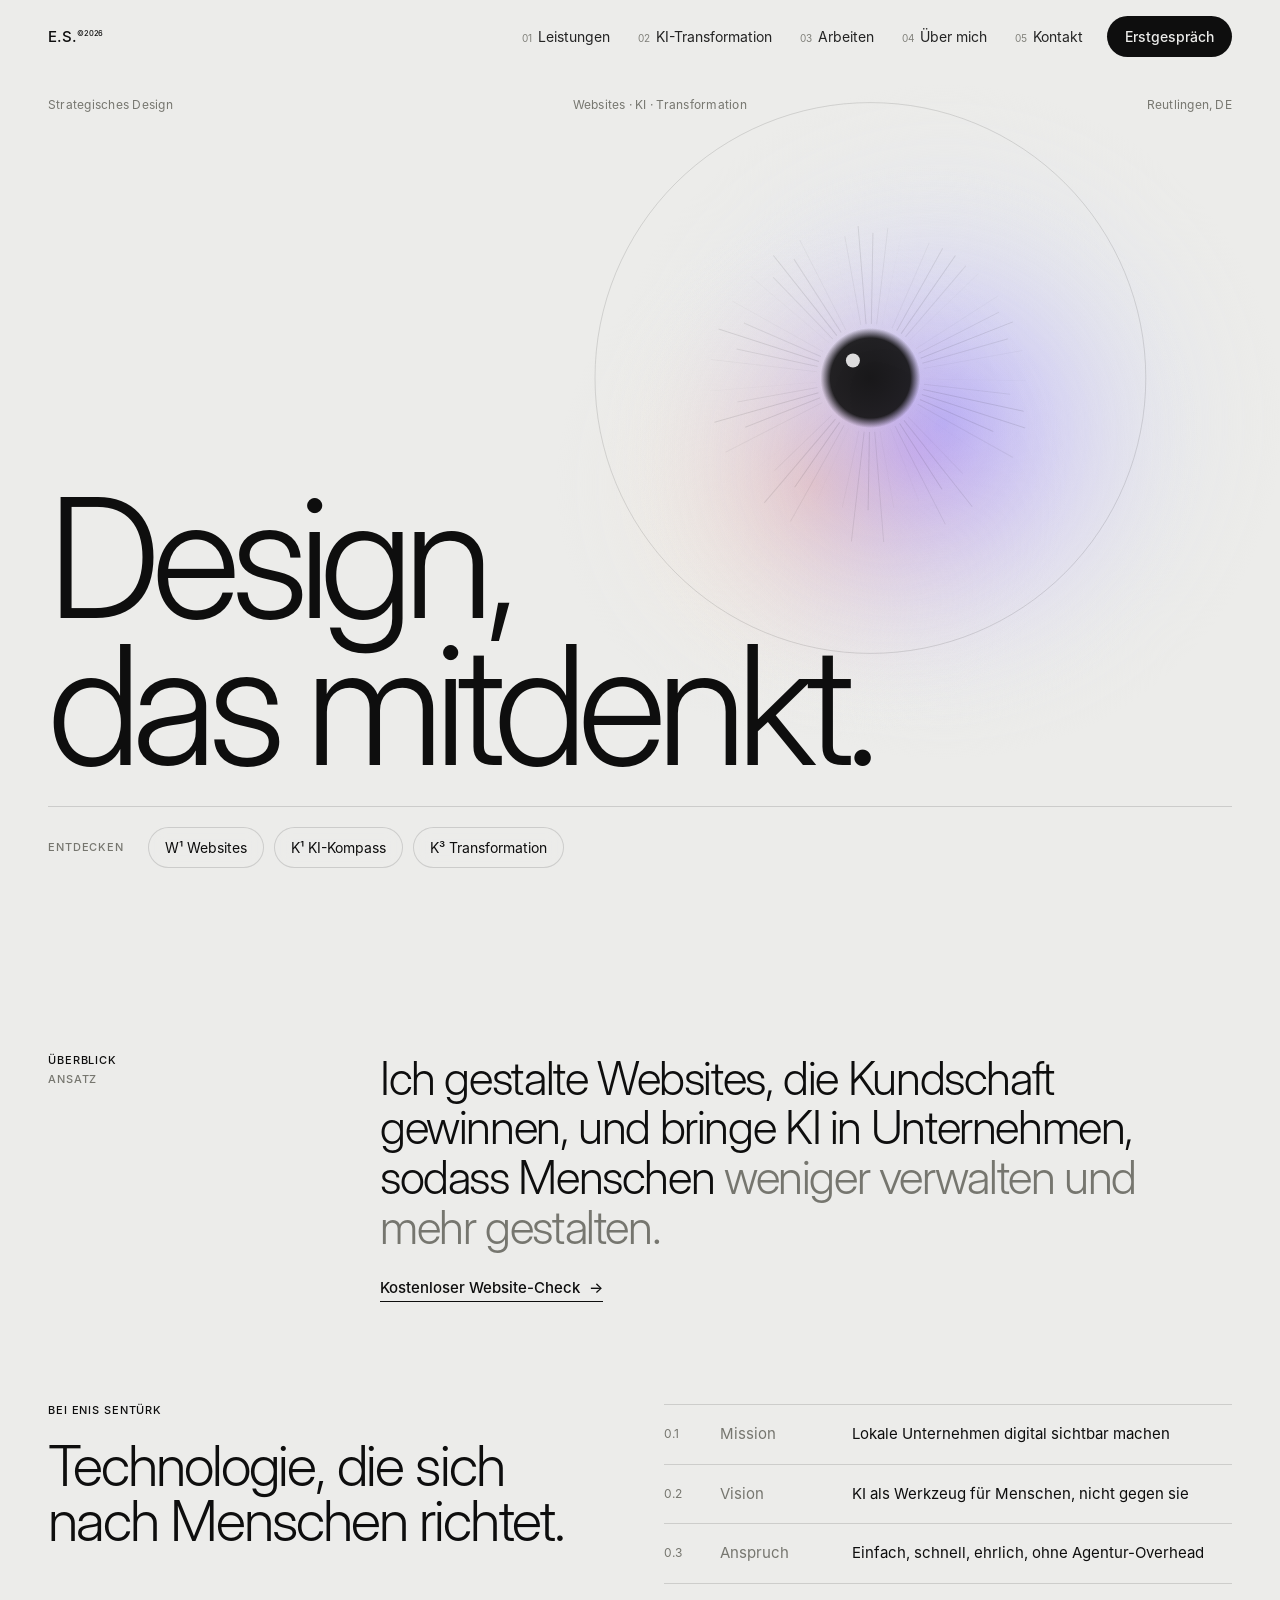
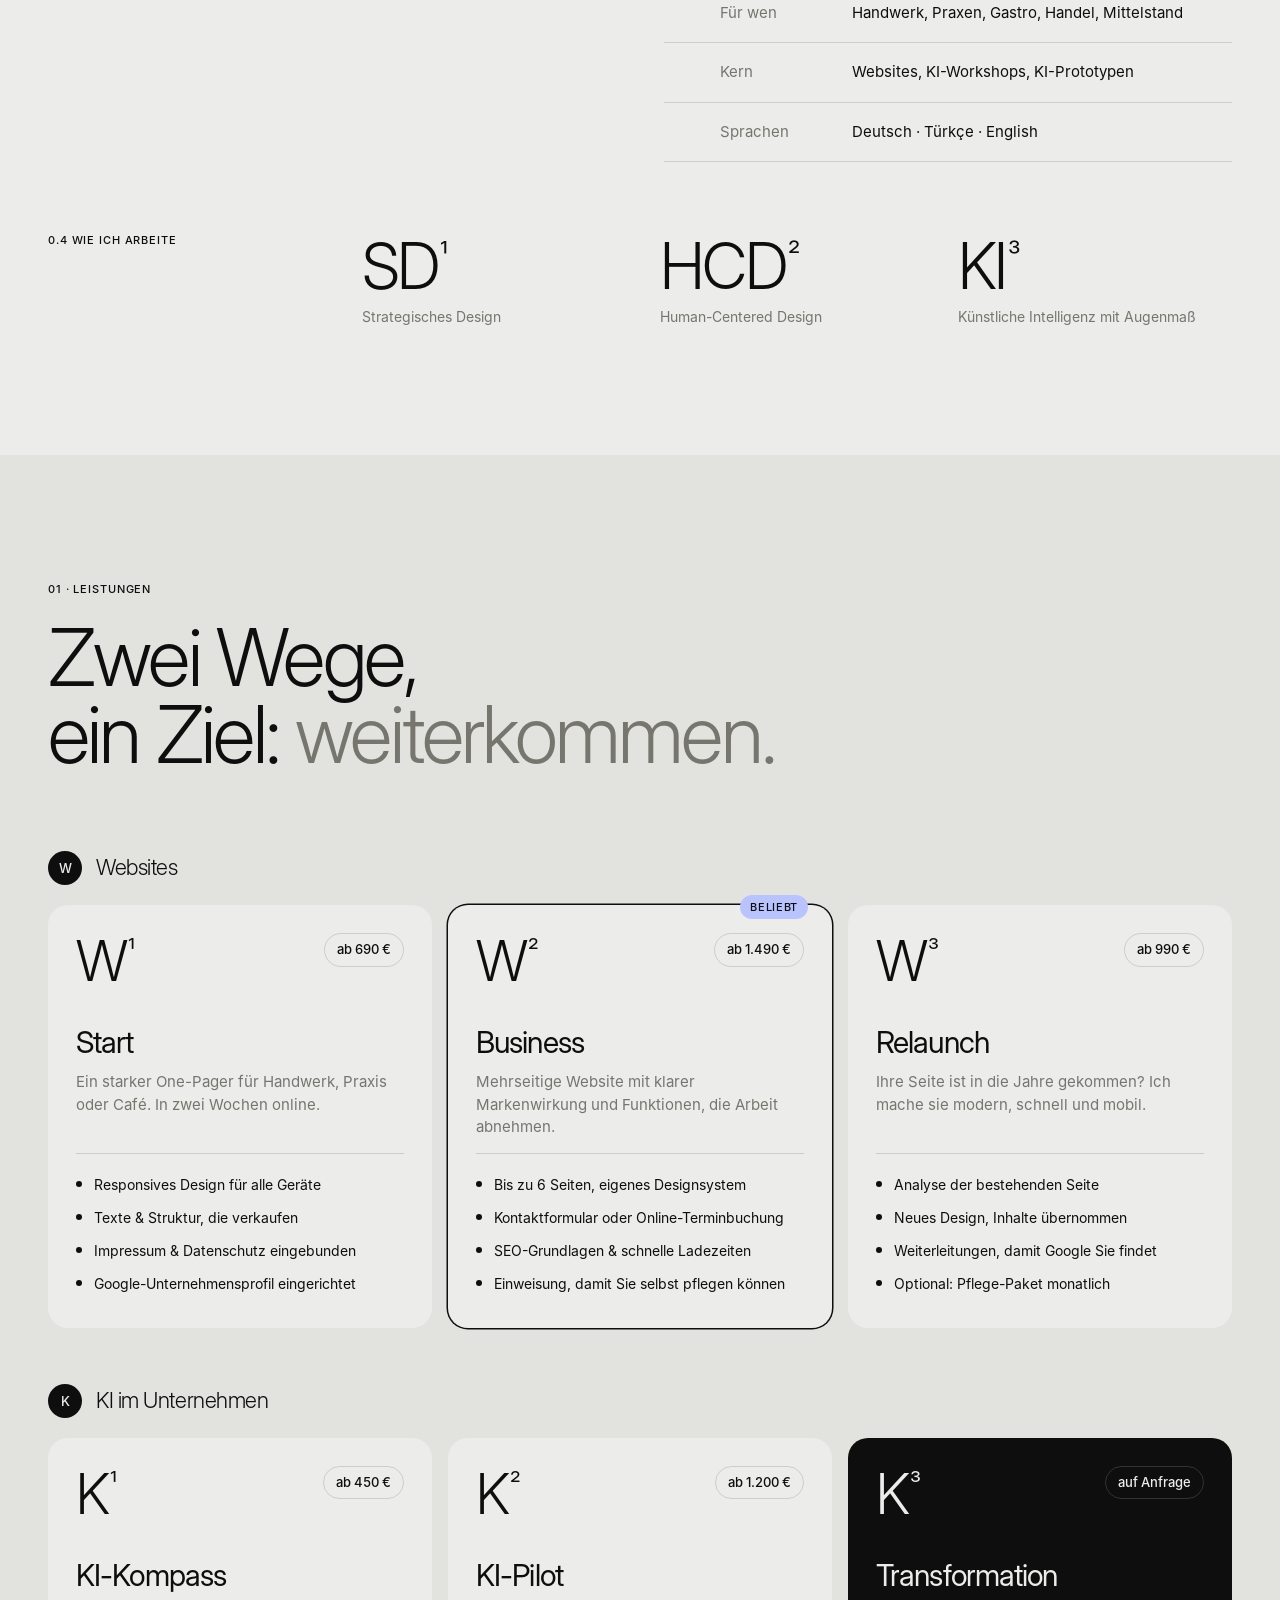
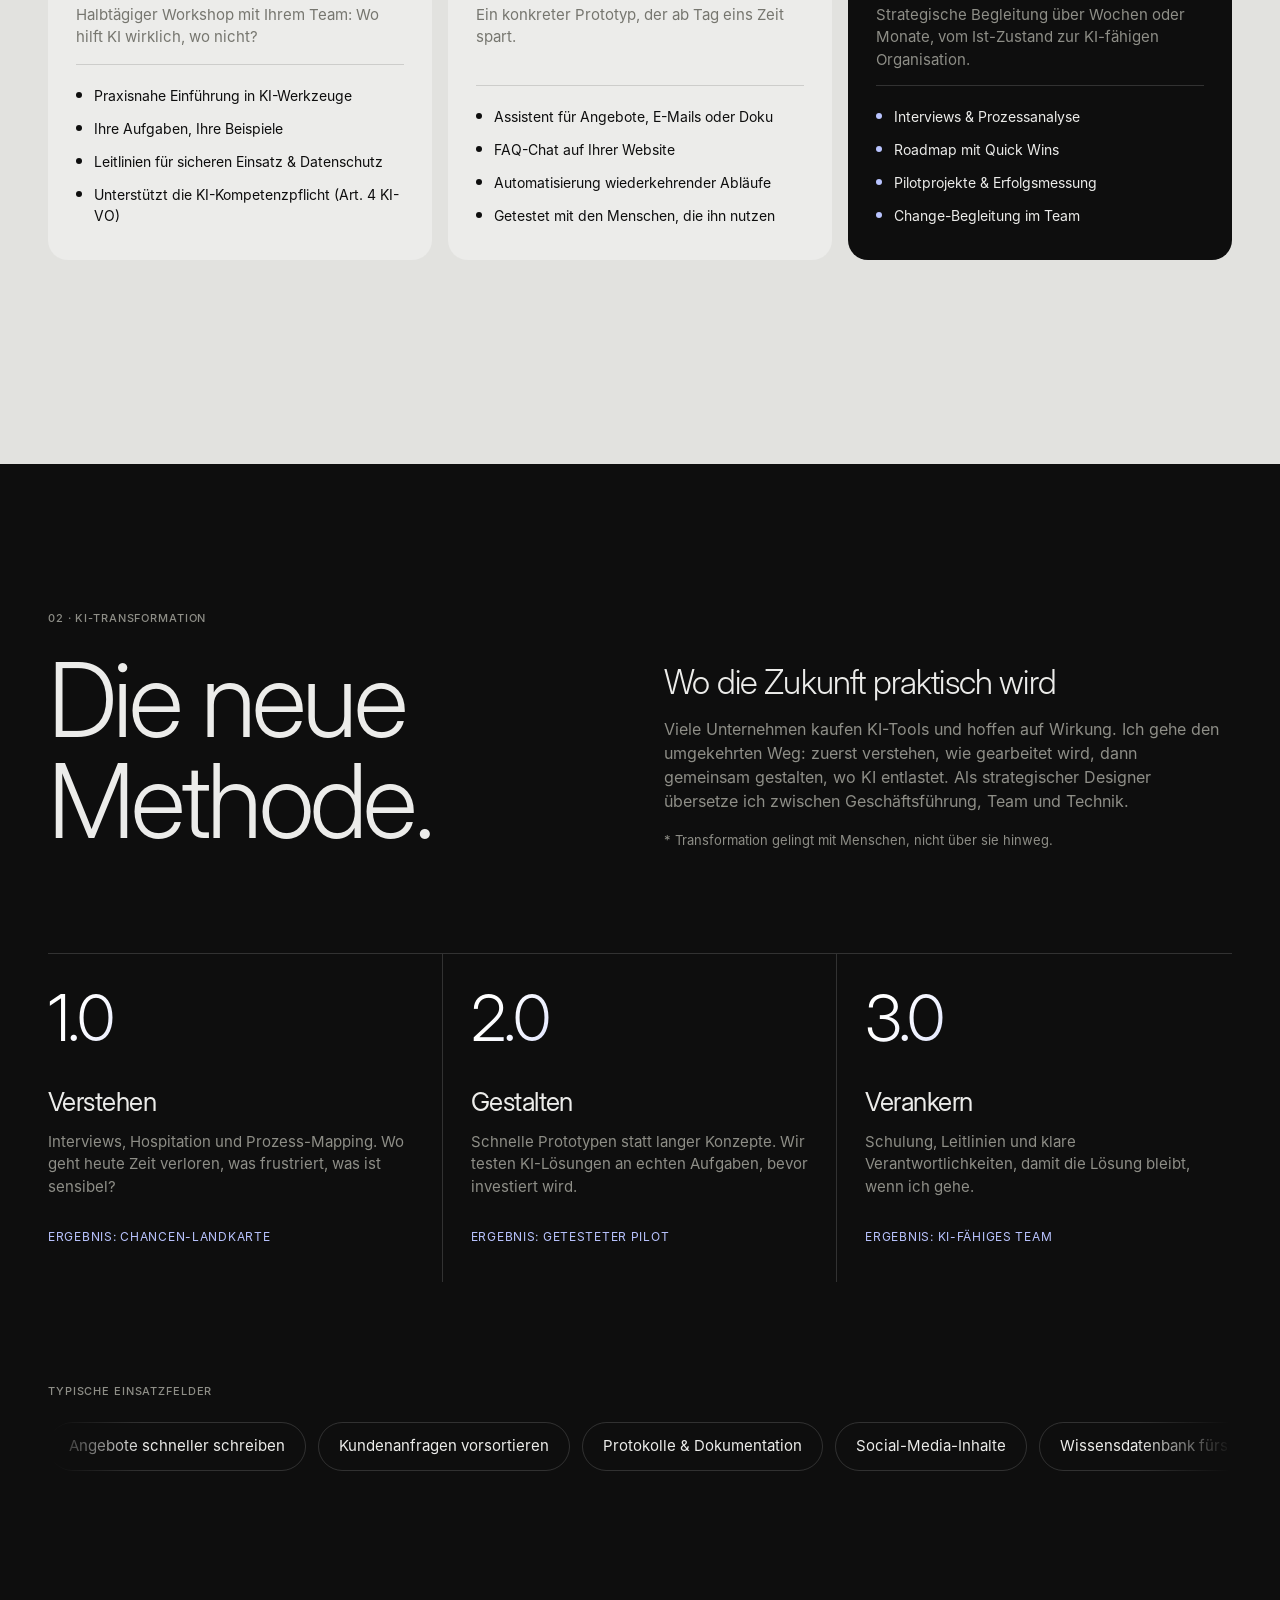
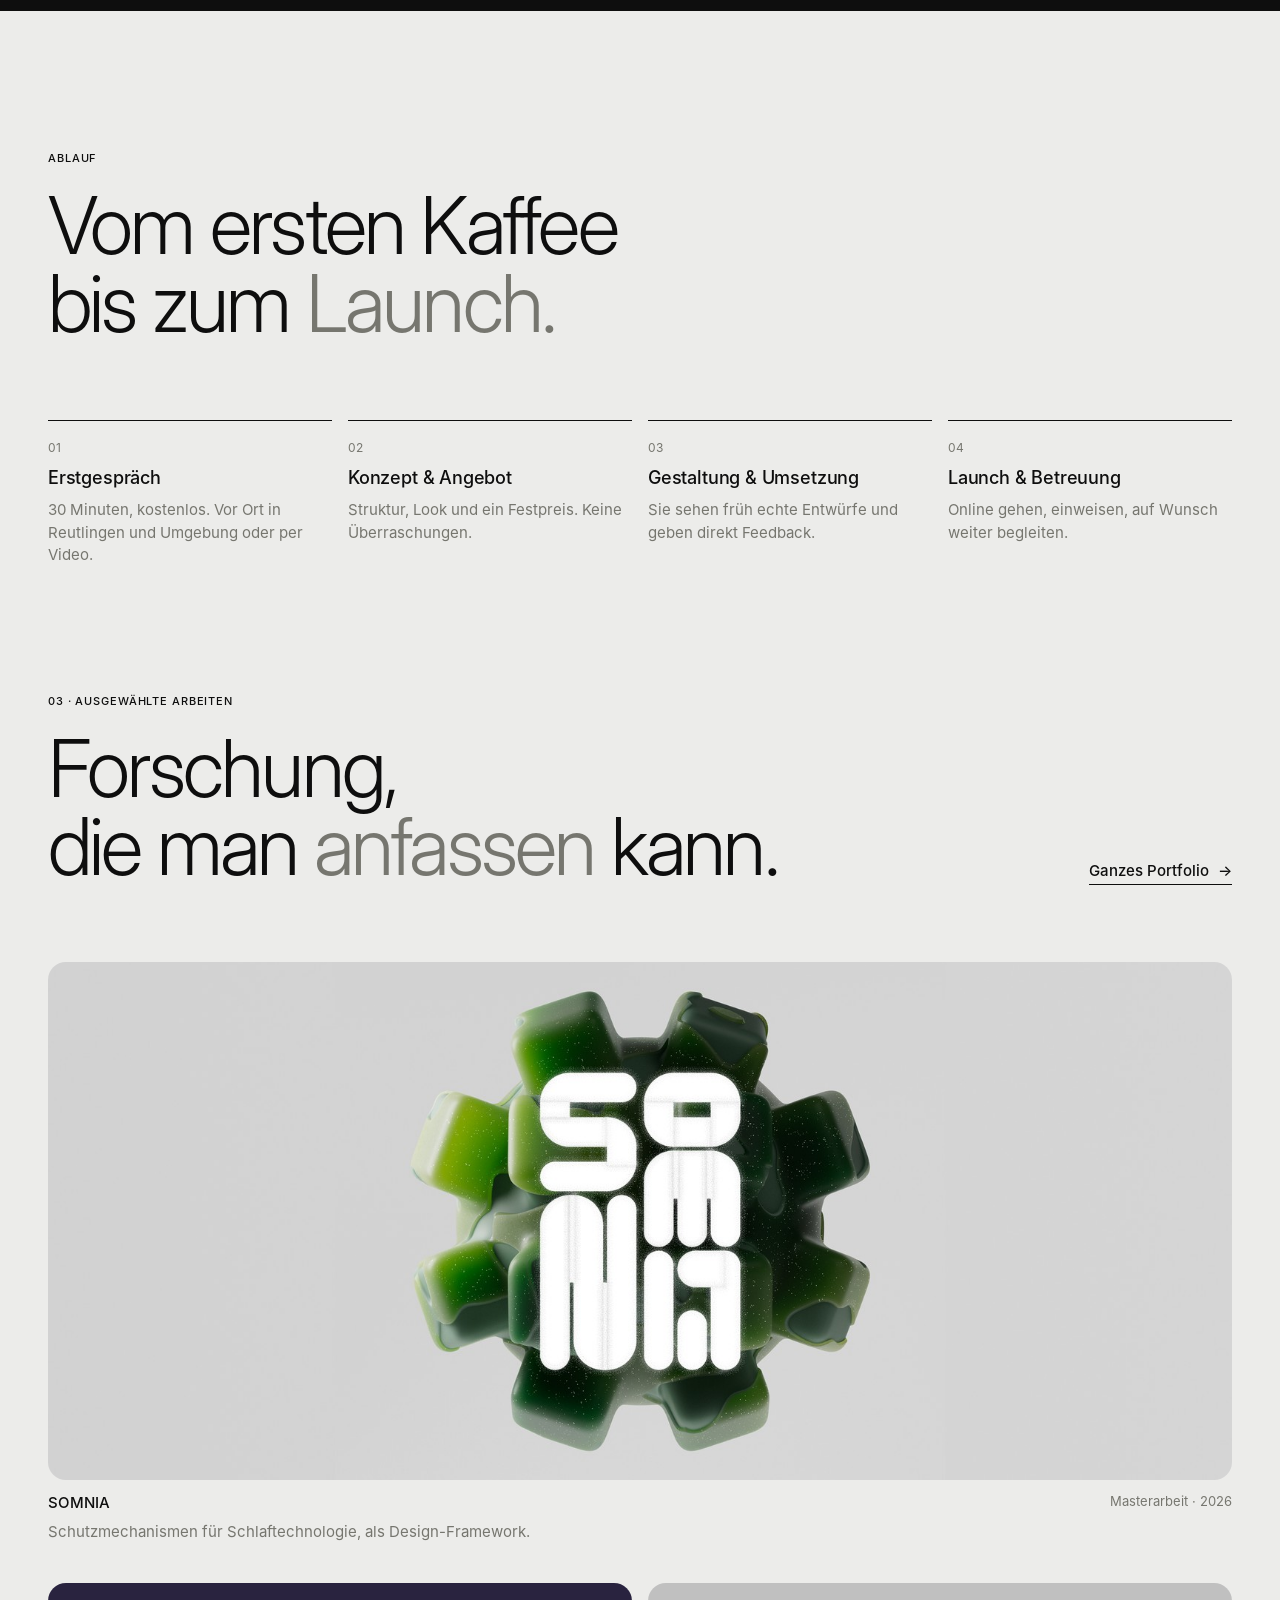
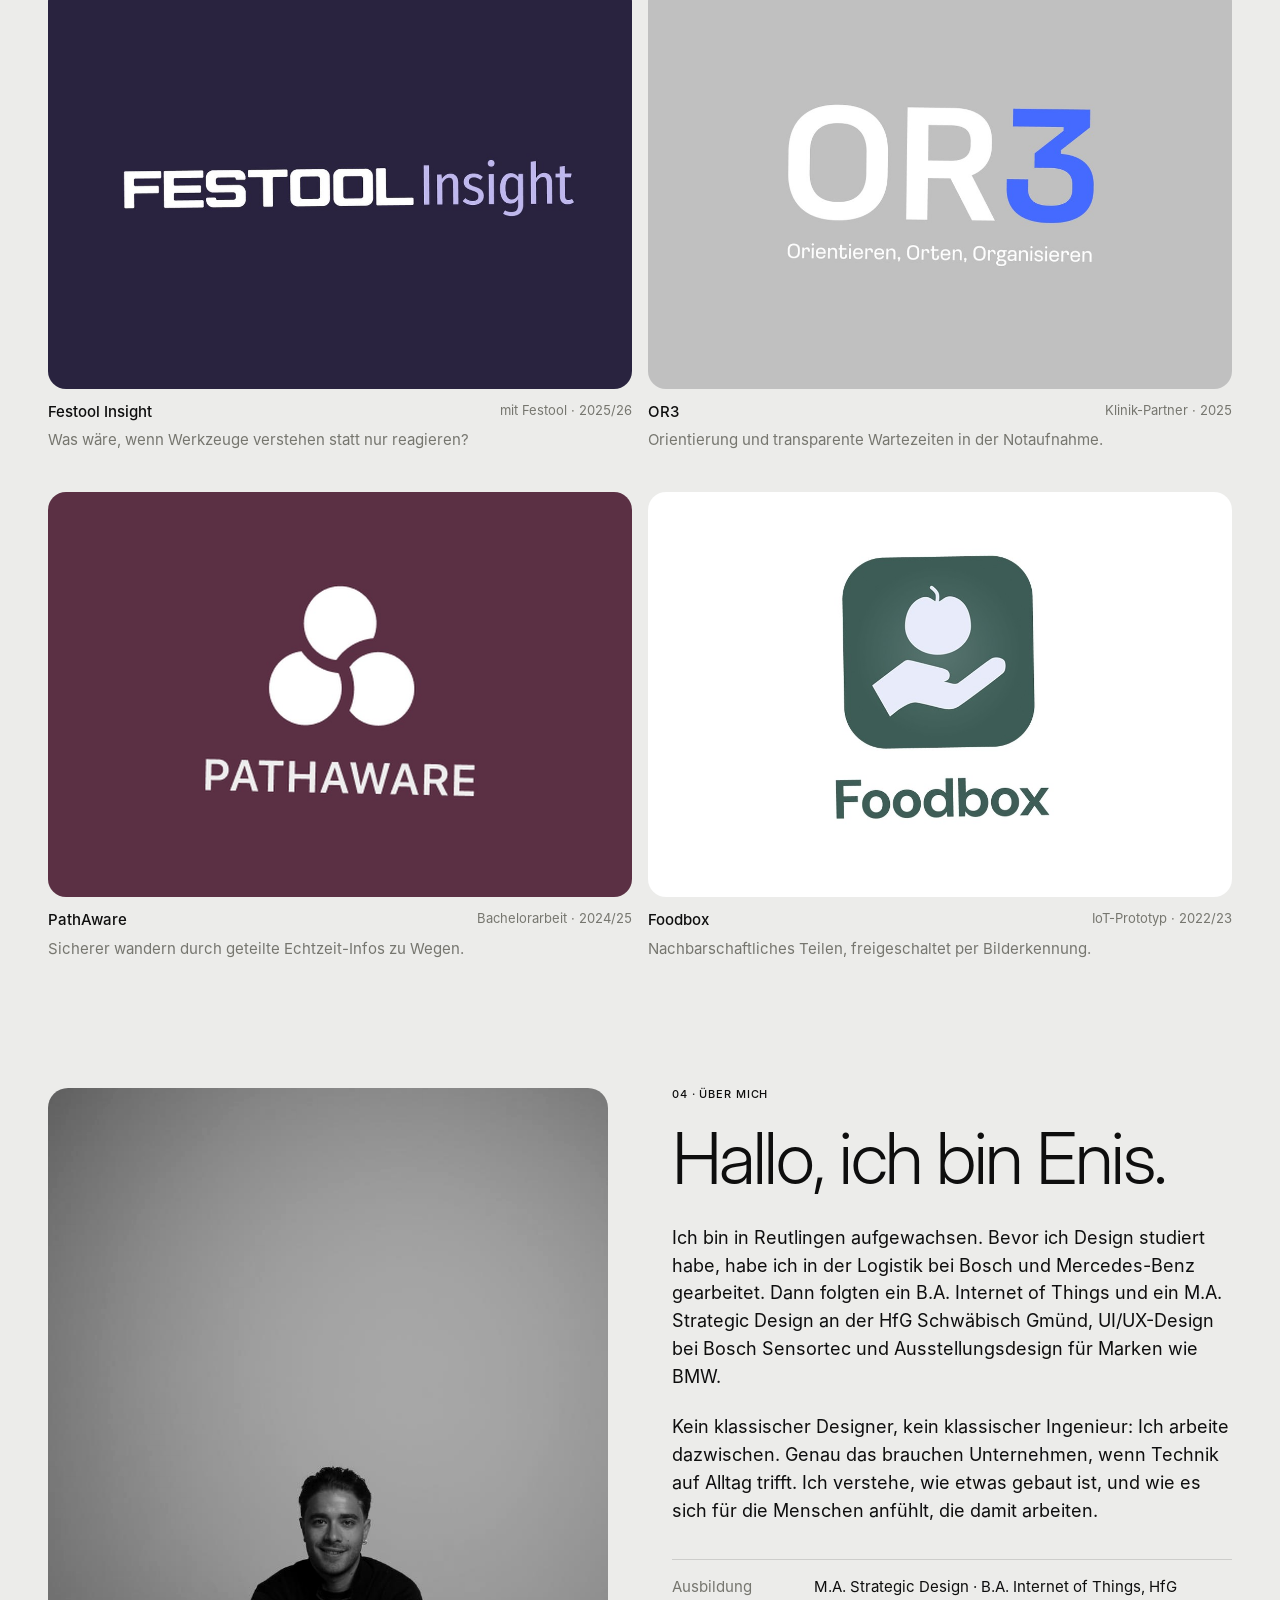
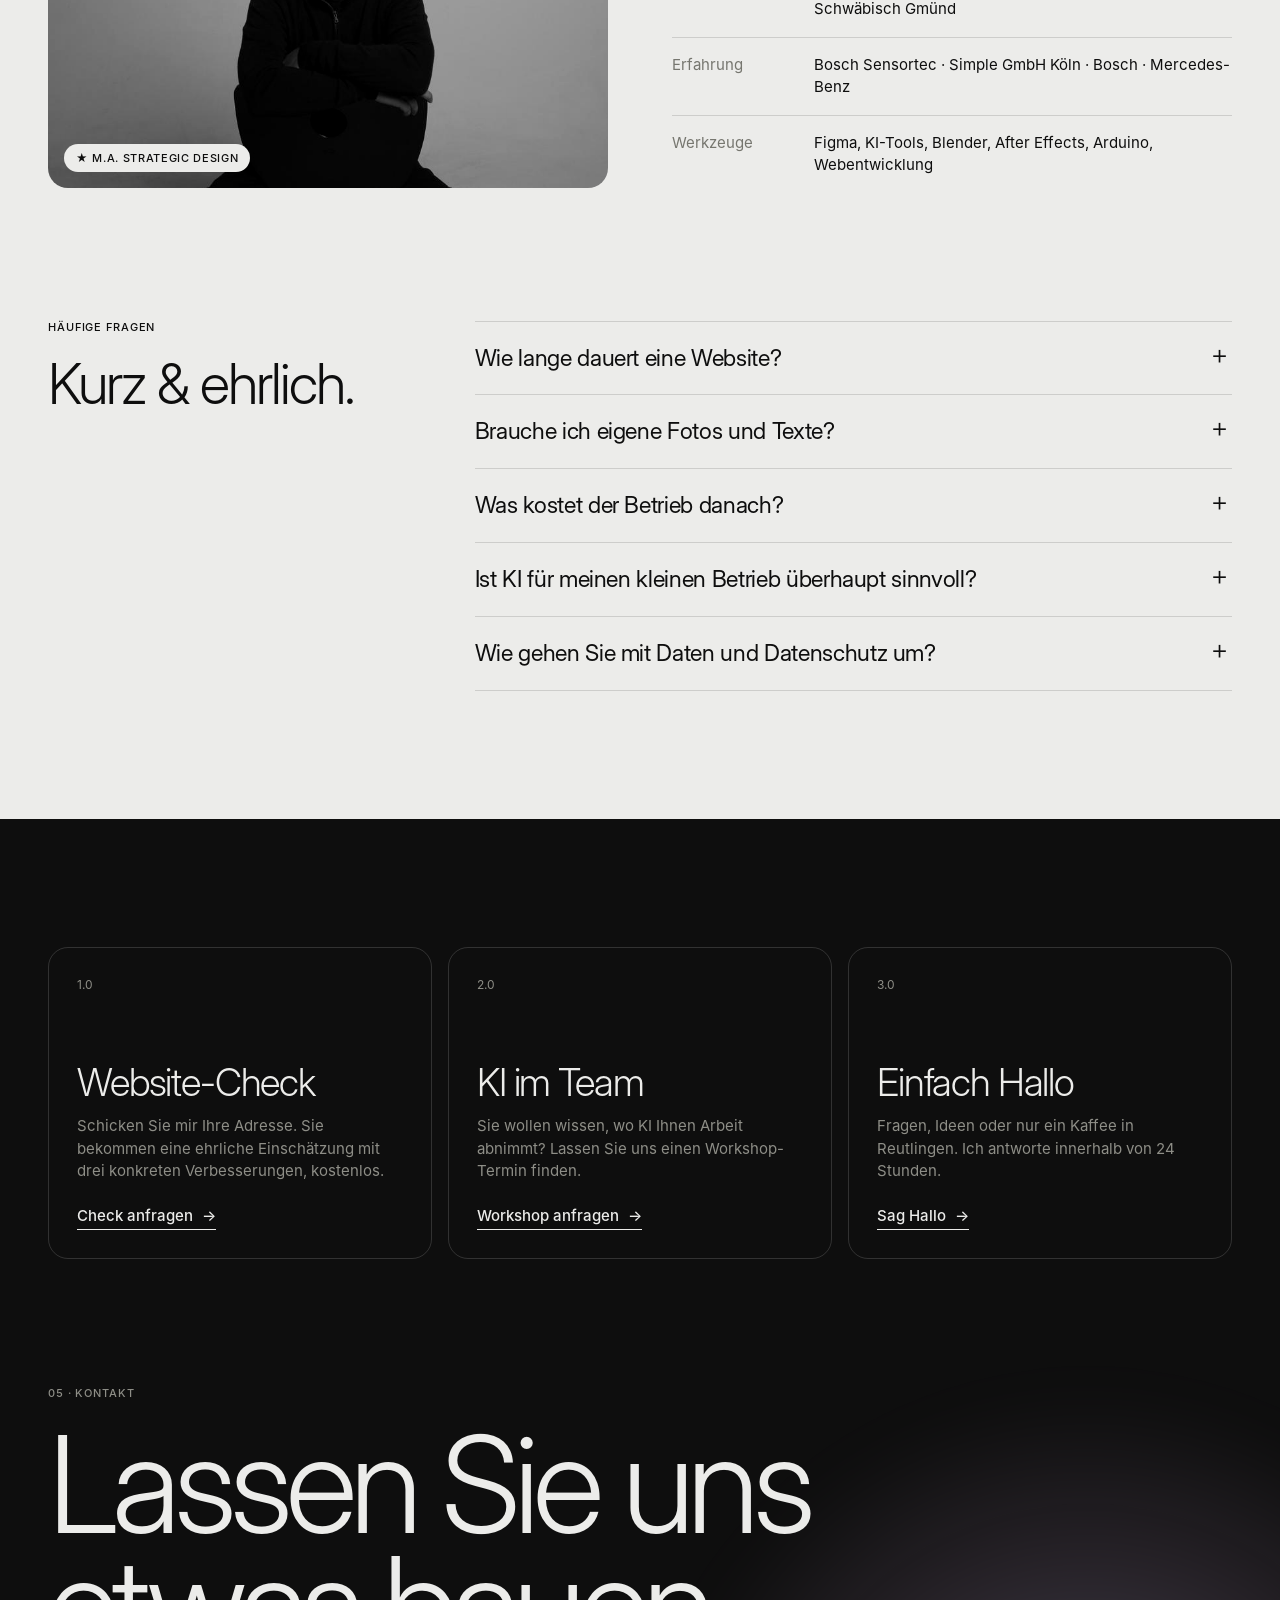
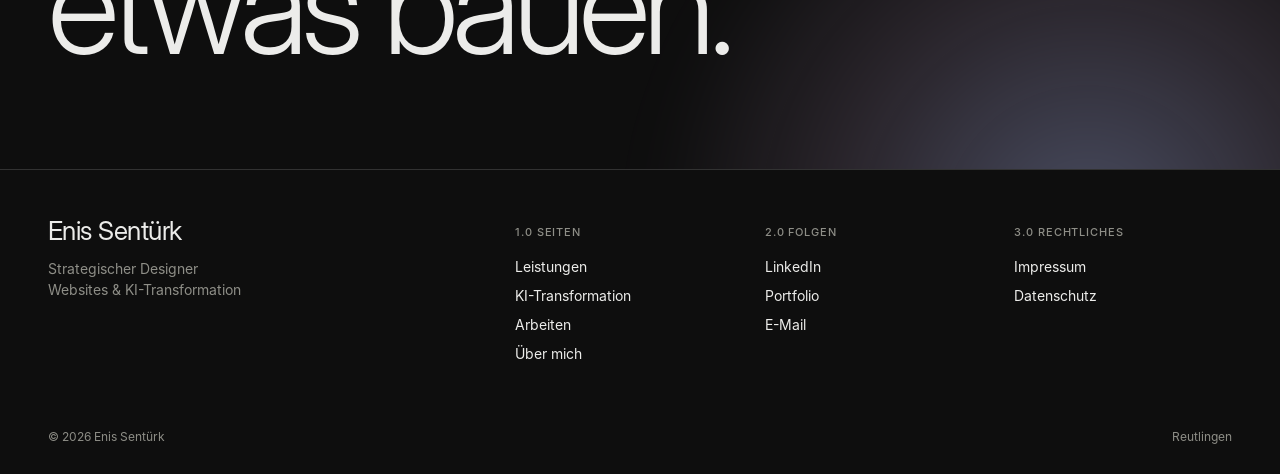
==== index.html @ 24418803 "Website: Websites & KI-Transformation (augen.pro-inspiriert)" ====
<!doctype html>
<html lang="de">
<head>
<meta charset="utf-8">
<meta name="viewport" content="width=device-width, initial-scale=1, viewport-fit=cover">
<title>Enis Sentürk – Websites & KI-Transformation aus Reutlingen</title>
<meta name="description" content="Strategischer Designer aus Reutlingen. Zeitgemäße Websites für lokale Unternehmen und KI-Transformation, die bei Menschen beginnt.">
<meta property="og:title" content="Enis Sentürk – Websites & KI-Transformation">
<meta property="og:description" content="Zeitgemäße Websites und KI, die im Alltag wirklich hilft. Strategisches Design aus Reutlingen.">
<meta property="og:type" content="website">
<meta property="og:image" content="assets/img/og.png">
<meta name="theme-color" content="#ECECEA">
<link rel="icon" href="data:image/svg+xml,%3Csvg xmlns='http://www.w3.org/2000/svg' viewBox='0 0 64 64'%3E%3Ccircle cx='32' cy='32' r='30' fill='%230E0E0E'/%3E%3Ccircle cx='32' cy='32' r='11' fill='%23ECECEA'/%3E%3C/svg%3E">
<link rel="stylesheet" href="assets/style.css">
</head>
<body>

<!-- ───────── Navigation ───────── -->
<header class="nav" id="top">
  <a class="nav__logo" href="#top" aria-label="Zum Anfang">E.S.<sup>©2026</sup></a>
  <nav class="nav__links" aria-label="Hauptnavigation">
    <a href="#leistungen"><span>01</span>Leistungen</a>
    <a href="#ki"><span>02</span>KI-Transformation</a>
    <a href="#arbeiten"><span>03</span>Arbeiten</a>
    <a href="#ueber"><span>04</span>Über mich</a>
    <a href="#kontakt"><span>05</span>Kontakt</a>
  </nav>
  <a class="nav__cta" href="#kontakt">Erstgespräch</a>
  <button class="nav__burger" aria-expanded="false" aria-controls="menu" aria-label="Menü öffnen"><i></i><i></i></button>
</header>

<div class="menu" id="menu" hidden>
  <ol>
    <li><a href="#leistungen"><span>01</span>Leistungen</a></li>
    <li><a href="#ki"><span>02</span>KI-Transformation</a></li>
    <li><a href="#arbeiten"><span>03</span>Arbeiten</a></li>
    <li><a href="#ueber"><span>04</span>Über mich</a></li>
    <li><a href="#kontakt"><span>05</span>Kontakt</a></li>
  </ol>
  <a class="menu__mail" href="mailto:enissentuerk@hotmail.de">enissentuerk@hotmail.de</a>
</div>

<main>

<!-- ───────── Hero ───────── -->
<section class="hero">
  <canvas class="hero__orb" aria-hidden="true"></canvas>
  <div class="hero__meta">
    <span>Strategisches Design</span>
    <span>Websites · KI · Transformation</span>
    <span>Reutlingen, DE</span>
  </div>
  <h1 class="hero__title">Design,<br>das mitdenkt.</h1>
  <div class="hero__explore">
    <span class="label">Entdecken</span>
    <a class="chip" href="#leistungen">W¹ Websites</a>
    <a class="chip" href="#ki">K¹ KI-Kompass</a>
    <a class="chip" href="#ki">K³ Transformation</a>
  </div>
</section>

<!-- ───────── Überblick ───────── -->
<section class="overview wrap">
  <div class="overview__label reveal"><span class="label">Überblick</span><span class="label label--muted">Ansatz</span></div>
  <p class="overview__lead reveal">Ich gestalte Websites, die Kundschaft gewinnen, und bringe KI in Unternehmen, sodass Menschen <em>weniger verwalten und mehr gestalten.</em></p>
  <a class="link-arrow reveal" href="#kontakt">Kostenloser Website-Check</a>
</section>

<section class="facts wrap">
  <div class="facts__head reveal">
    <span class="label">Bei Enis Sentürk</span>
    <h2>Technologie, die sich nach Menschen richtet.</h2>
  </div>
  <ul class="facts__list">
    <li class="reveal"><span class="num">0.1</span><span class="k">Mission</span><span class="v">Lokale Unternehmen digital sichtbar machen</span></li>
    <li class="reveal"><span class="num">0.2</span><span class="k">Vision</span><span class="v">KI als Werkzeug für Menschen, nicht gegen sie</span></li>
    <li class="reveal"><span class="num">0.3</span><span class="k">Anspruch</span><span class="v">Einfach, schnell, ehrlich, ohne Agentur-Overhead</span></li>
    <li class="reveal"><span class="num">&nbsp;</span><span class="k">Für wen</span><span class="v">Handwerk, Praxen, Gastro, Handel, Mittelstand</span></li>
    <li class="reveal"><span class="num">&nbsp;</span><span class="k">Kern</span><span class="v">Websites, KI-Workshops, KI-Prototypen</span></li>
    <li class="reveal"><span class="num">&nbsp;</span><span class="k">Sprachen</span><span class="v">Deutsch · Türkçe · English</span></li>
  </ul>
  <div class="glossary reveal">
    <span class="label">0.4 Wie ich arbeite</span>
    <dl>
      <div><dt>SD<sup>¹</sup></dt><dd>Strategisches Design</dd></div>
      <div><dt>HCD<sup>²</sup></dt><dd>Human-Centered Design</dd></div>
      <div><dt>KI<sup>³</sup></dt><dd>Künstliche Intelligenz mit Augenmaß</dd></div>
    </dl>
  </div>
</section>

<!-- ───────── 01 Leistungen ───────── -->
<section class="services" id="leistungen">
  <div class="wrap">
    <div class="section-head reveal">
      <span class="label">01 · Leistungen</span>
      <h2>Zwei Wege,<br>ein Ziel: <em>weiterkommen.</em></h2>
    </div>

    <div class="service-group">
      <h3 class="service-group__title reveal"><span>W</span>Websites</h3>
      <div class="cards">
        <article class="card reveal">
          <div class="card__top"><span class="card__code">W<sup>¹</sup></span><span class="card__price">ab 690 €</span></div>
          <h4>Start</h4>
          <p>Ein starker One-Pager für Handwerk, Praxis oder Café. In zwei Wochen online.</p>
          <ul><li>Responsives Design für alle Geräte</li><li>Texte & Struktur, die verkaufen</li><li>Impressum & Datenschutz eingebunden</li><li>Google-Unternehmensprofil eingerichtet</li></ul>
        </article>
        <article class="card card--feature reveal">
          <div class="card__top"><span class="card__code">W<sup>²</sup></span><span class="card__price">ab 1.490 €</span></div>
          <h4>Business</h4>
          <p>Mehrseitige Website mit klarer Markenwirkung und Funktionen, die Arbeit abnehmen.</p>
          <ul><li>Bis zu 6 Seiten, eigenes Designsystem</li><li>Kontaktformular oder Online-Terminbuchung</li><li>SEO-Grundlagen & schnelle Ladezeiten</li><li>Einweisung, damit Sie selbst pflegen können</li></ul>
          <span class="card__badge">Beliebt</span>
        </article>
        <article class="card reveal">
          <div class="card__top"><span class="card__code">W<sup>³</sup></span><span class="card__price">ab 990 €</span></div>
          <h4>Relaunch</h4>
          <p>Ihre Seite ist in die Jahre gekommen? Ich mache sie modern, schnell und mobil.</p>
          <ul><li>Analyse der bestehenden Seite</li><li>Neues Design, Inhalte übernommen</li><li>Weiterleitungen, damit Google Sie findet</li><li>Optional: Pflege-Paket monatlich</li></ul>
        </article>
      </div>
    </div>

    <div class="service-group">
      <h3 class="service-group__title reveal"><span>K</span>KI im Unternehmen</h3>
      <div class="cards">
        <article class="card reveal">
          <div class="card__top"><span class="card__code">K<sup>¹</sup></span><span class="card__price">ab 450 €</span></div>
          <h4>KI-Kompass</h4>
          <p>Halbtägiger Workshop mit Ihrem Team: Wo hilft KI wirklich, wo nicht?</p>
          <ul><li>Praxisnahe Einführung in KI-Werkzeuge</li><li>Ihre Aufgaben, Ihre Beispiele</li><li>Leitlinien für sicheren Einsatz & Datenschutz</li><li>Unterstützt die KI-Kompetenzpflicht (Art. 4 KI-VO)</li></ul>
        </article>
        <article class="card reveal">
          <div class="card__top"><span class="card__code">K<sup>²</sup></span><span class="card__price">ab 1.200 €</span></div>
          <h4>KI-Pilot</h4>
          <p>Ein konkreter Prototyp, der ab Tag eins Zeit spart.</p>
          <ul><li>Assistent für Angebote, E-Mails oder Doku</li><li>FAQ-Chat auf Ihrer Website</li><li>Automatisierung wiederkehrender Abläufe</li><li>Getestet mit den Menschen, die ihn nutzen</li></ul>
        </article>
        <article class="card card--dark reveal">
          <div class="card__top"><span class="card__code">K<sup>³</sup></span><span class="card__price">auf Anfrage</span></div>
          <h4>Transformation</h4>
          <p>Strategische Begleitung über Wochen oder Monate, vom Ist-Zustand zur KI-fähigen Organisation.</p>
          <ul><li>Interviews & Prozessanalyse</li><li>Roadmap mit Quick Wins</li><li>Pilotprojekte & Erfolgsmessung</li><li>Change-Begleitung im Team</li></ul>
        </article>
      </div>
    </div>
    <p class="fineprint reveal">Alle Preise sind Richtwerte. Jedes Projekt bekommt vorab ein festes Angebot.</p>
  </div>
</section>

<!-- ───────── 02 KI-Transformation ───────── -->
<section class="method" id="ki">
  <div class="wrap">
    <div class="method__head">
      <div class="reveal">
        <span class="label label--light">02 · KI-Transformation</span>
        <h2>Die neue<br>Methode.</h2>
      </div>
      <div class="method__intro reveal">
        <h3>Wo die Zukunft praktisch wird</h3>
        <p>Viele Unternehmen kaufen KI-Tools und hoffen auf Wirkung. Ich gehe den umgekehrten Weg: zuerst verstehen, wie gearbeitet wird, dann gemeinsam gestalten, wo KI entlastet. Als strategischer Designer übersetze ich zwischen Geschäftsführung, Team und Technik.</p>
        <p class="note">* Transformation gelingt mit Menschen, nicht über sie hinweg.</p>
      </div>
    </div>

    <ol class="phases">
      <li class="phase reveal">
        <span class="phase__num">1.0</span>
        <h4>Verstehen</h4>
        <p>Interviews, Hospitation und Prozess-Mapping. Wo geht heute Zeit verloren, was frustriert, was ist sensibel?</p>
        <span class="phase__out">Ergebnis: Chancen-Landkarte</span>
      </li>
      <li class="phase reveal">
        <span class="phase__num">2.0</span>
        <h4>Gestalten</h4>
        <p>Schnelle Prototypen statt langer Konzepte. Wir testen KI-Lösungen an echten Aufgaben, bevor investiert wird.</p>
        <span class="phase__out">Ergebnis: getesteter Pilot</span>
      </li>
      <li class="phase reveal">
        <span class="phase__num">3.0</span>
        <h4>Verankern</h4>
        <p>Schulung, Leitlinien und klare Verantwortlichkeiten, damit die Lösung bleibt, wenn ich gehe.</p>
        <span class="phase__out">Ergebnis: KI-fähiges Team</span>
      </li>
    </ol>

    <div class="usecases reveal">
      <span class="label label--light">Typische Einsatzfelder</span>
      <div class="ticker" aria-label="Beispiele für KI-Einsatz">
        <div class="ticker__track">
          <span>Angebote schneller schreiben</span><span>Kundenanfragen vorsortieren</span><span>Protokolle & Dokumentation</span><span>Social-Media-Inhalte</span><span>Wissensdatenbank fürs Team</span><span>Terminplanung</span><span>Übersetzungen</span><span>Produkttexte</span>
          <span aria-hidden="true">Angebote schneller schreiben</span><span aria-hidden="true">Kundenanfragen vorsortieren</span><span aria-hidden="true">Protokolle & Dokumentation</span><span aria-hidden="true">Social-Media-Inhalte</span><span aria-hidden="true">Wissensdatenbank fürs Team</span><span aria-hidden="true">Terminplanung</span><span aria-hidden="true">Übersetzungen</span><span aria-hidden="true">Produkttexte</span>
        </div>
      </div>
    </div>
  </div>
</section>

<!-- ───────── Ablauf ───────── -->
<section class="process wrap">
  <div class="section-head reveal">
    <span class="label">Ablauf</span>
    <h2>Vom ersten Kaffee<br>bis zum <em>Launch.</em></h2>
  </div>
  <ol class="steps">
    <li class="reveal"><span>01</span><h4>Erstgespräch</h4><p>30 Minuten, kostenlos. Vor Ort in Reutlingen und Umgebung oder per Video.</p></li>
    <li class="reveal"><span>02</span><h4>Konzept & Angebot</h4><p>Struktur, Look und ein Festpreis. Keine Überraschungen.</p></li>
    <li class="reveal"><span>03</span><h4>Gestaltung & Umsetzung</h4><p>Sie sehen früh echte Entwürfe und geben direkt Feedback.</p></li>
    <li class="reveal"><span>04</span><h4>Launch & Betreuung</h4><p>Online gehen, einweisen, auf Wunsch weiter begleiten.</p></li>
  </ol>
</section>

<!-- ───────── 03 Arbeiten ───────── -->
<section class="work" id="arbeiten">
  <div class="wrap">
    <div class="section-head section-head--row reveal">
      <div><span class="label">03 · Ausgewählte Arbeiten</span><h2>Forschung,<br>die man <em>anfassen</em> kann.</h2></div>
      <a class="link-arrow" href="https://enoveqz.github.io/" target="_blank" rel="noopener">Ganzes Portfolio</a>
    </div>
    <div class="work__grid">
      <a class="tile tile--wide reveal" href="https://enoveqz.github.io/p/somnia/" target="_blank" rel="noopener">
        <div class="tile__img"><img src="assets/img/somnia.jpg" alt="SOMNIA – Framework für Schlaftechnologie" loading="lazy"></div>
        <div class="tile__meta"><span>SOMNIA</span><span>Masterarbeit · 2026</span></div>
        <p>Schutzmechanismen für Schlaftechnologie, als Design-Framework.</p>
      </a>
      <a class="tile reveal" href="https://enoveqz.github.io/p/festool-insight/" target="_blank" rel="noopener">
        <div class="tile__img"><img src="assets/img/festool-insight.jpg" alt="Festool Insight – Sensorpaket und AR-Brille" loading="lazy"></div>
        <div class="tile__meta"><span>Festool Insight</span><span>mit Festool · 2025/26</span></div>
        <p>Was wäre, wenn Werkzeuge verstehen statt nur reagieren?</p>
      </a>
      <a class="tile reveal" href="https://enoveqz.github.io/p/or3/" target="_blank" rel="noopener">
        <div class="tile__img"><img src="assets/img/or3.jpg" alt="OR3 – Dashboard für die Notaufnahme" loading="lazy"></div>
        <div class="tile__meta"><span>OR3</span><span>Klinik-Partner · 2025</span></div>
        <p>Orientierung und transparente Wartezeiten in der Notaufnahme.</p>
      </a>
      <a class="tile reveal" href="https://enoveqz.github.io/p/pathaware/" target="_blank" rel="noopener">
        <div class="tile__img"><img src="assets/img/pathaware.jpg" alt="PathAware – Web-App für sicheres Wandern" loading="lazy"></div>
        <div class="tile__meta"><span>PathAware</span><span>Bachelorarbeit · 2024/25</span></div>
        <p>Sicherer wandern durch geteilte Echtzeit-Infos zu Wegen.</p>
      </a>
      <a class="tile reveal" href="https://enoveqz.github.io/p/foodbox/" target="_blank" rel="noopener">
        <div class="tile__img"><img src="assets/img/foodbox.jpg" alt="Foodbox – Lebensmittel teilen mit Bilderkennung" loading="lazy"></div>
        <div class="tile__meta"><span>Foodbox</span><span>IoT-Prototyp · 2022/23</span></div>
        <p>Nachbarschaftliches Teilen, freigeschaltet per Bilderkennung.</p>
      </a>
    </div>
  </div>
</section>

<!-- ───────── 04 Über mich ───────── -->
<section class="about wrap" id="ueber">
  <div class="about__img reveal">
    <img src="assets/img/portrait.jpg" alt="Porträt von Enis Sentürk" loading="lazy">
    <span class="about__tag">★ M.A. Strategic Design</span>
  </div>
  <div class="about__text">
    <span class="label reveal">04 · Über mich</span>
    <h2 class="reveal">Hallo, ich bin Enis.</h2>
    <p class="reveal">Ich bin in Reutlingen aufgewachsen. Bevor ich Design studiert habe, habe ich in der Logistik bei Bosch und Mercedes-Benz gearbeitet. Dann folgten ein B.A. Internet of Things und ein M.A. Strategic Design an der HfG Schwäbisch Gmünd, UI/UX-Design bei Bosch Sensortec und Ausstellungsdesign für Marken wie BMW.</p>
    <p class="reveal">Kein klassischer Designer, kein klassischer Ingenieur: Ich arbeite dazwischen. Genau das brauchen Unternehmen, wenn Technik auf Alltag trifft. Ich verstehe, wie etwas gebaut ist, und wie es sich für die Menschen anfühlt, die damit arbeiten.</p>
    <dl class="about__rows reveal">
      <div><dt>Ausbildung</dt><dd>M.A. Strategic Design · B.A. Internet of Things, HfG Schwäbisch Gmünd</dd></div>
      <div><dt>Erfahrung</dt><dd>Bosch Sensortec · Simple GmbH Köln · Bosch · Mercedes-Benz</dd></div>
      <div><dt>Werkzeuge</dt><dd>Figma, KI-Tools, Blender, After Effects, Arduino, Webentwicklung</dd></div>
    </dl>
  </div>
</section>

<!-- ───────── FAQ ───────── -->
<section class="faq wrap">
  <div class="section-head reveal"><span class="label">Häufige Fragen</span><h2>Kurz &amp; ehrlich.</h2></div>
  <div class="faq__list">
    <details class="reveal"><summary>Wie lange dauert eine Website?</summary><p>Ein One-Pager ist meist in zwei Wochen online, eine mehrseitige Website in drei bis sechs Wochen, je nachdem, wie schnell Inhalte und Feedback kommen.</p></details>
    <details class="reveal"><summary>Brauche ich eigene Fotos und Texte?</summary><p>Nein. Ich entwickle Texte gemeinsam mit Ihnen, mit KI-Unterstützung und Ihrem Fachwissen. Fotos können wir vor Ort machen oder passende Bilder auswählen.</p></details>
    <details class="reveal"><summary>Was kostet der Betrieb danach?</summary><p>Domain und Hosting liegen meist bei wenigen Euro im Monat. Auf Wunsch übernehme ich Pflege und Updates zum monatlichen Festpreis.</p></details>
    <details class="reveal"><summary>Ist KI für meinen kleinen Betrieb überhaupt sinnvoll?</summary><p>Oft gerade dort. Schon einfache Werkzeuge sparen bei Angeboten, E-Mails oder Social Media Stunden pro Woche. Im KI-Kompass finden wir heraus, ob und wo es sich für Sie lohnt.</p></details>
    <details class="reveal"><summary>Wie gehen Sie mit Daten und Datenschutz um?</summary><p>Websites werden DSGVO-bewusst gebaut, ohne unnötige Tracker. Bei KI klären wir vorab, welche Daten in welche Werkzeuge dürfen, und halten das in Leitlinien fest.</p></details>
  </div>
</section>

<!-- ───────── 05 Kontakt ───────── -->
<section class="contact" id="kontakt">
  <div class="wrap">
    <div class="contact__cards">
      <a class="ccard reveal" href="mailto:enissentuerk@hotmail.de?subject=Kostenloser%20Website-Check">
        <span class="ccard__num">1.0</span>
        <h3>Website-Check</h3>
        <p>Schicken Sie mir Ihre Adresse. Sie bekommen eine ehrliche Einschätzung mit drei konkreten Verbesserungen, kostenlos.</p>
        <span class="link-arrow">Check anfragen</span>
      </a>
      <a class="ccard reveal" href="mailto:enissentuerk@hotmail.de?subject=Anfrage%20KI-Kompass">
        <span class="ccard__num">2.0</span>
        <h3>KI im Team</h3>
        <p>Sie wollen wissen, wo KI Ihnen Arbeit abnimmt? Lassen Sie uns einen Workshop-Termin finden.</p>
        <span class="link-arrow">Workshop anfragen</span>
      </a>
      <a class="ccard reveal" href="mailto:enissentuerk@hotmail.de?subject=Hallo%20Enis">
        <span class="ccard__num">3.0</span>
        <h3>Einfach Hallo</h3>
        <p>Fragen, Ideen oder nur ein Kaffee in Reutlingen. Ich antworte innerhalb von 24 Stunden.</p>
        <span class="link-arrow">Sag Hallo</span>
      </a>
    </div>
    <div class="contact__big reveal">
      <span class="label label--light">05 · Kontakt</span>
      <a href="mailto:enissentuerk@hotmail.de">Lassen Sie uns<br>etwas bauen.</a>
    </div>
  </div>
</section>

</main>

<footer class="footer">
  <div class="wrap footer__grid">
    <div class="footer__brand">
      <span class="footer__logo">Enis Sentürk</span>
      <p>Strategischer Designer<br>Websites &amp; KI-Transformation</p>
    </div>
    <div>
      <span class="label label--light">1.0 Seiten</span>
      <ul><li><a href="#leistungen">Leistungen</a></li><li><a href="#ki">KI-Transformation</a></li><li><a href="#arbeiten">Arbeiten</a></li><li><a href="#ueber">Über mich</a></li></ul>
    </div>
    <div>
      <span class="label label--light">2.0 Folgen</span>
      <ul><li><a href="https://www.linkedin.com/in/freezdigital/" target="_blank" rel="noopener">LinkedIn</a></li><li><a href="https://enoveqz.github.io/" target="_blank" rel="noopener">Portfolio</a></li><li><a href="mailto:enissentuerk@hotmail.de">E-Mail</a></li></ul>
    </div>
    <div>
      <span class="label label--light">3.0 Rechtliches</span>
      <ul><li><a href="impressum.html">Impressum</a></li><li><a href="datenschutz.html">Datenschutz</a></li></ul>
    </div>
  </div>
  <div class="wrap footer__base"><span>© 2026 Enis Sentürk</span><span>Reutlingen</span></div>
</footer>

<script src="assets/main.js"></script>
</body>
</html>
---- assets/style.css ----
/* ───────── Fonts ───────── */
@font-face{font-family:"Inter";src:url(fonts/inter-400.woff) format("woff");font-weight:400;font-display:swap}
@font-face{font-family:"Inter";src:url(fonts/inter-500.woff) format("woff");font-weight:500;font-display:swap}
@font-face{font-family:"Inter Display";src:url(fonts/inter-display-light.woff) format("woff");font-weight:300;font-display:swap}
@font-face{font-family:"Inter Display";src:url(fonts/inter-display-regular.woff) format("woff");font-weight:400;font-display:swap}

/* ───────── Tokens ───────── */
:root{
  --bg:#ECECEA;
  --bg-2:#E2E2DF;
  --ink:#0E0E0E;
  --muted:#76766F;
  --line:rgba(14,14,14,.14);
  --dark:#0E0E0E;
  --dark-2:#1A1A19;
  --light:#ECECEA;
  --light-muted:#8E8E87;
  --line-light:rgba(236,236,234,.16);
  --accent:#B9C4FF;
  --gutter:clamp(16px,4vw,48px);
  --max:1440px;
  --ease:cubic-bezier(.2,.7,.1,1);
}

*{box-sizing:border-box;margin:0;padding:0}
html{scroll-behavior:smooth;-webkit-text-size-adjust:100%}
body{background:var(--bg);color:var(--ink);font:400 16px/1.5 "Inter",system-ui,sans-serif;-webkit-font-smoothing:antialiased;overflow-x:hidden}
img{display:block;max-width:100%}
a{color:inherit;text-decoration:none}
ul,ol{list-style:none}
em{font-style:normal;color:var(--muted)}
sup{font-size:.5em;vertical-align:super;line-height:0;margin-left:.08em}
::selection{background:var(--ink);color:var(--bg)}
:focus-visible{outline:2px solid var(--ink);outline-offset:3px;border-radius:4px}

.wrap{width:100%;max-width:var(--max);margin:0 auto;padding:0 var(--gutter)}

.label{display:inline-block;font:500 11px/1.2 "Inter",sans-serif;letter-spacing:.08em;text-transform:uppercase;color:var(--ink)}
.label--muted{color:var(--muted)}
.label--light{color:var(--light-muted)}

h1,h2,h3{font-family:"Inter Display","Inter",sans-serif;font-weight:300;letter-spacing:-.035em;line-height:.98}
h2{font-size:clamp(40px,6.2vw,92px)}
h4{font:500 18px/1.25 "Inter",sans-serif;letter-spacing:-.01em}

.link-arrow{display:inline-flex;align-items:center;gap:.6em;font-weight:500;font-size:15px;border-bottom:1px solid currentColor;padding-bottom:2px;transition:gap .3s var(--ease)}
.link-arrow::after{content:"→"}
.link-arrow:hover{gap:1em}

/* ───────── Nav ───────── */
.nav{position:fixed;inset:0 0 auto 0;z-index:50;display:flex;align-items:center;gap:24px;padding:16px var(--gutter);transition:background .4s,backdrop-filter .4s}
.nav.is-scrolled{background:rgba(236,236,234,.72);backdrop-filter:blur(14px);-webkit-backdrop-filter:blur(14px)}
.nav__logo{font:500 15px/1 "Inter",sans-serif;letter-spacing:-.01em;margin-right:auto}
.nav__links{display:flex;gap:28px}
.nav__links a{font-size:14px;display:flex;gap:6px;align-items:baseline;opacity:.9;transition:opacity .2s}
.nav__links a span{font-size:10px;color:var(--muted)}
.nav__links a:hover{opacity:.55}
.nav__cta{font-size:14px;font-weight:500;background:var(--ink);color:var(--bg);padding:10px 18px;border-radius:999px;transition:transform .3s var(--ease)}
.nav__cta:hover{transform:scale(1.04)}
.nav__burger{display:none;width:44px;height:44px;border:0;background:transparent;cursor:pointer;position:relative}
.nav__burger i{position:absolute;left:11px;right:11px;height:1.5px;background:var(--ink);transition:transform .35s var(--ease)}
.nav__burger i:first-child{top:18px}.nav__burger i:last-child{top:25px}
.nav__burger[aria-expanded=true] i:first-child{transform:translateY(3.5px) rotate(45deg)}
.nav__burger[aria-expanded=true] i:last-child{transform:translateY(-3.5px) rotate(-45deg)}

.menu{position:fixed;inset:0;z-index:40;background:var(--bg);padding:110px var(--gutter) 40px;display:flex;flex-direction:column;justify-content:space-between}
.menu[hidden]{display:none}
.menu ol li{border-bottom:1px solid var(--line)}
.menu ol a{display:flex;align-items:baseline;gap:14px;padding:16px 0;font:300 40px/1 "Inter Display",sans-serif;letter-spacing:-.03em}
.menu ol a span{font:500 12px "Inter",sans-serif;color:var(--muted)}
.menu__mail{font-size:15px;color:var(--muted)}

/* ───────── Hero ───────── */
.hero{position:relative;min-height:100svh;display:grid;grid-template-rows:1fr auto auto;padding:96px var(--gutter) 32px;max-width:var(--max);margin:0 auto;overflow:hidden}
.hero__orb{position:absolute;inset:0;width:100%;height:100%;z-index:0}
.hero__meta{position:relative;z-index:1;display:flex;justify-content:space-between;align-self:start;font-size:12px;color:var(--muted);letter-spacing:.02em}
.hero__title{position:relative;z-index:1;font-size:clamp(64px,13vw,210px);line-height:.88;letter-spacing:-.055em;margin-bottom:28px}
.hero__explore{position:relative;z-index:1;display:flex;flex-wrap:wrap;align-items:center;gap:10px;padding-top:20px;border-top:1px solid var(--line)}
.hero__explore .label{margin-right:14px;color:var(--muted)}
.chip{font-size:14px;padding:9px 16px;border:1px solid var(--line);border-radius:999px;background:rgba(236,236,234,.5);backdrop-filter:blur(8px);transition:background .25s,color .25s}
.chip:hover{background:var(--ink);color:var(--bg)}

/* ───────── Overview ───────── */
.overview{display:grid;grid-template-columns:1fr 3fr;gap:24px 48px;padding-top:clamp(80px,12vw,180px);padding-bottom:clamp(60px,8vw,120px)}
.overview__label{display:flex;flex-direction:column;gap:6px}
.overview__lead{font:300 clamp(28px,3.6vw,54px)/1.08 "Inter Display",sans-serif;letter-spacing:-.03em}
.overview .link-arrow{grid-column:2;justify-self:start}

/* ───────── Facts ───────── */
.facts{display:grid;grid-template-columns:1fr 1fr;gap:48px;padding-bottom:clamp(80px,10vw,160px)}
.facts__head{display:flex;flex-direction:column;gap:20px}
.facts__head h2{font-size:clamp(34px,4.4vw,64px)}
.facts__list li{display:grid;grid-template-columns:44px 120px 1fr;gap:12px;padding:18px 0;border-top:1px solid var(--line);font-size:15px}
.facts__list li:last-child{border-bottom:1px solid var(--line)}
.facts__list .num{color:var(--muted);font-size:12px;padding-top:2px}
.facts__list .k{color:var(--muted)}
.glossary{grid-column:1/-1;display:grid;grid-template-columns:1fr 3fr;gap:24px;padding-top:24px}
.glossary dl{display:grid;grid-template-columns:repeat(3,1fr);gap:24px}
.glossary dt{font:300 clamp(40px,5vw,72px)/1 "Inter Display",sans-serif;letter-spacing:-.04em}
.glossary dd{color:var(--muted);font-size:14px;margin-top:8px}

/* ───────── Section head ───────── */
.section-head{display:flex;flex-direction:column;gap:22px;margin-bottom:clamp(40px,6vw,80px)}
.section-head--row{flex-direction:row;justify-content:space-between;align-items:flex-end;gap:24px}
.section-head--row>div{display:flex;flex-direction:column;gap:22px}

/* ───────── Services ───────── */
.services{background:var(--bg-2);padding:clamp(80px,10vw,150px) 0}
.service-group{margin-bottom:56px}
.service-group__title{display:flex;align-items:center;gap:14px;font-size:22px;letter-spacing:-.02em;margin-bottom:20px}
.service-group__title span{display:grid;place-items:center;width:34px;height:34px;border-radius:50%;background:var(--ink);color:var(--bg);font:500 13px "Inter",sans-serif;letter-spacing:0}
.cards{display:grid;grid-template-columns:repeat(3,1fr);gap:16px}
.card{position:relative;background:var(--bg);border-radius:20px;padding:28px;display:flex;flex-direction:column;gap:14px;transition:transform .5s var(--ease),box-shadow .5s var(--ease)}
.card:hover{transform:translateY(-4px);box-shadow:0 24px 50px -30px rgba(0,0,0,.35)}
.card__top{display:flex;justify-content:space-between;align-items:flex-start;margin-bottom:24px}
.card__code{font:300 56px/1 "Inter Display",sans-serif;letter-spacing:-.04em}
.card__price{font-size:13px;font-weight:500;padding:6px 12px;border:1px solid var(--line);border-radius:999px;white-space:nowrap}
.card h4{font:400 30px/1 "Inter Display",sans-serif;letter-spacing:-.03em}
.card p{color:var(--muted);font-size:15px}
.card ul{margin-top:auto;padding-top:14px;border-top:1px solid var(--line)}
.card li{font-size:14px;padding:6px 0 6px 18px;position:relative}
.card li::before{content:"";position:absolute;left:0;top:13px;width:6px;height:6px;border-radius:50%;background:var(--ink)}
.card__badge{position:absolute;top:-10px;right:24px;font:500 11px "Inter",sans-serif;letter-spacing:.06em;text-transform:uppercase;background:var(--accent);color:var(--ink);padding:5px 10px;border-radius:999px}
.card--feature{box-shadow:0 0 0 1.5px var(--ink)}
.card--dark{background:var(--dark);color:var(--light)}
.card--dark p{color:var(--light-muted)}
.card--dark ul{border-color:var(--line-light)}
.card--dark li::before{background:var(--accent)}
.card--dark .card__price{border-color:var(--line-light)}
.fineprint{font-size:13px;color:var(--muted)}

/* ───────── Method (dark) ───────── */
.method{background:var(--dark);color:var(--light);padding:clamp(90px,11vw,170px) 0;overflow:hidden}
.method em{color:var(--light-muted)}
.method__head{display:grid;grid-template-columns:1fr 1fr;gap:48px;margin-bottom:clamp(60px,8vw,110px)}
.method__head h2{margin-top:22px;font-size:clamp(52px,8vw,128px)}
.method__intro{align-self:end;display:flex;flex-direction:column;gap:18px;max-width:560px}
.method__intro h3{font-size:clamp(26px,2.6vw,36px);letter-spacing:-.025em;line-height:1.05}
.method__intro p{color:var(--light-muted);font-size:16px}
.method__intro .note{font-size:13px}
.phases{display:grid;grid-template-columns:repeat(3,1fr);border-top:1px solid var(--line-light)}
.phase{padding:32px 28px 36px 0;display:flex;flex-direction:column;gap:14px;border-right:1px solid var(--line-light)}
.phase+.phase{padding-left:28px}
.phase:last-child{border-right:0}
.phase__num{font:300 clamp(48px,5vw,80px)/1 "Inter Display",sans-serif;letter-spacing:-.04em;margin-bottom:24px;background:linear-gradient(120deg,#fff 10%,var(--accent) 60%,#F2C9FF);-webkit-background-clip:text;background-clip:text;color:transparent}
.phase h4{font:400 26px/1.1 "Inter Display",sans-serif;letter-spacing:-.02em}
.phase p{color:var(--light-muted);font-size:15px}
.phase__out{margin-top:auto;padding-top:16px;font-size:12px;letter-spacing:.06em;text-transform:uppercase;color:var(--accent)}
.usecases{margin-top:clamp(60px,8vw,110px);display:flex;flex-direction:column;gap:24px}
.ticker{overflow:hidden;mask-image:linear-gradient(90deg,transparent,#000 8%,#000 92%,transparent);-webkit-mask-image:linear-gradient(90deg,transparent,#000 8%,#000 92%,transparent)}
.ticker__track{display:flex;gap:12px;width:max-content;animation:tick 40s linear infinite}
.ticker__track span{white-space:nowrap;padding:12px 20px;border:1px solid var(--line-light);border-radius:999px;font-size:15px}
@keyframes tick{to{transform:translateX(-50%)}}

/* ───────── Process ───────── */
.process{padding-top:clamp(90px,11vw,170px);padding-bottom:clamp(80px,10vw,150px)}
.steps{display:grid;grid-template-columns:repeat(4,1fr);gap:16px}
.steps li{border-top:1.5px solid var(--ink);padding-top:18px;display:flex;flex-direction:column;gap:10px}
.steps span{font-size:12px;color:var(--muted)}
.steps p{color:var(--muted);font-size:15px}

/* ───────── Work ───────── */
.work{padding-bottom:clamp(80px,10vw,150px)}
.work__grid{display:grid;grid-template-columns:repeat(2,1fr);gap:40px 16px}
.tile{display:flex;flex-direction:column;gap:12px}
.tile--wide{grid-column:1/-1}
.tile__img{overflow:hidden;border-radius:18px;aspect-ratio:1152/800;background:var(--bg-2)}
.tile--wide .tile__img{aspect-ratio:16/7}
.tile__img img{width:100%;height:100%;object-fit:cover;transition:transform 1.1s var(--ease)}
.tile:hover img{transform:scale(1.04)}
.tile__meta{display:flex;justify-content:space-between;gap:12px;font-size:15px;font-weight:500}
.tile__meta span:last-child{color:var(--muted);font-weight:400;font-size:13px}
.tile p{color:var(--muted);font-size:15px;margin-top:-6px}

/* ───────── About ───────── */
.about{display:grid;grid-template-columns:1fr 1fr;gap:clamp(32px,5vw,80px);padding-bottom:clamp(80px,10vw,150px);align-items:start}
.about__img{position:relative;border-radius:20px;overflow:hidden;aspect-ratio:4/5;position:sticky;top:96px}
.about__img img{width:100%;height:100%;object-fit:cover;filter:grayscale(1) contrast(1.05)}
.about__tag{position:absolute;left:16px;bottom:16px;font:500 11px "Inter",sans-serif;letter-spacing:.06em;text-transform:uppercase;background:var(--bg);padding:7px 12px;border-radius:999px}
.about__text{display:flex;flex-direction:column;gap:22px}
.about__text h2{font-size:clamp(44px,5.6vw,84px);margin-bottom:8px}
.about__text p{font-size:18px;line-height:1.55}
.about__rows{margin-top:12px}
.about__rows div{display:grid;grid-template-columns:130px 1fr;gap:12px;padding:16px 0;border-top:1px solid var(--line);font-size:15px}
.about__rows dt{color:var(--muted)}

/* ───────── FAQ ───────── */
.faq{display:grid;grid-template-columns:1fr 2fr;gap:48px;padding-bottom:clamp(80px,10vw,150px)}
.faq h2{font-size:clamp(36px,4.4vw,64px)}
.faq__list details{border-top:1px solid var(--line)}
.faq__list details:last-child{border-bottom:1px solid var(--line)}
.faq summary{list-style:none;cursor:pointer;padding:22px 40px 22px 0;font:400 clamp(19px,1.8vw,24px)/1.25 "Inter Display",sans-serif;letter-spacing:-.015em;position:relative}
.faq summary::-webkit-details-marker{display:none}
.faq summary::after{content:"+";position:absolute;right:4px;top:18px;font:300 28px/1 "Inter Display",sans-serif;transition:transform .3s var(--ease)}
.faq details[open] summary::after{transform:rotate(45deg)}
.faq details p{color:var(--muted);padding-bottom:24px;max-width:640px}

/* ───────── Contact ───────── */
.contact{background:var(--dark);color:var(--light);padding:clamp(80px,10vw,150px) 0 clamp(60px,8vw,110px);position:relative;overflow:hidden}
.contact::before{content:"";position:absolute;width:70vw;height:70vw;max-width:1000px;max-height:1000px;right:-20vw;bottom:-40vw;border-radius:50%;background:radial-gradient(circle,rgba(185,196,255,.35),rgba(242,201,255,.12) 40%,transparent 70%);filter:blur(30px);pointer-events:none}
.contact__cards{display:grid;grid-template-columns:repeat(3,1fr);gap:16px;margin-bottom:clamp(80px,10vw,140px);position:relative}
.ccard{border:1px solid var(--line-light);border-radius:20px;padding:28px;display:flex;flex-direction:column;gap:14px;min-height:300px;transition:background .35s,border-color .35s}
.ccard:hover{background:var(--dark-2);border-color:rgba(236,236,234,.35)}
.ccard__num{font-size:12px;color:var(--light-muted);margin-bottom:56px}
.ccard h3{font-size:clamp(30px,3vw,42px);letter-spacing:-.03em}
.ccard p{color:var(--light-muted);font-size:15px}
.ccard .link-arrow{align-self:flex-start;margin-top:8px}
.contact__big{position:relative;display:flex;flex-direction:column;gap:24px}
.contact__big a{font:300 clamp(54px,10.5vw,170px)/.9 "Inter Display",sans-serif;letter-spacing:-.05em;transition:color .3s}
.contact__big a:hover{color:var(--accent)}

/* ───────── Footer ───────── */
.footer{background:var(--dark);color:var(--light);padding:0 0 28px}
.footer__grid{display:grid;grid-template-columns:2fr 1fr 1fr 1fr;gap:32px;padding-top:48px;border-top:1px solid var(--line-light)}
.footer__logo{font:400 26px/1 "Inter Display",sans-serif;letter-spacing:-.02em}
.footer__brand p{color:var(--light-muted);font-size:14px;margin-top:12px}
.footer ul{margin-top:14px;display:flex;flex-direction:column;gap:8px;font-size:14px}
.footer ul a:hover{color:var(--accent)}
.footer__base{display:flex;justify-content:space-between;margin-top:64px;font-size:12px;color:var(--light-muted)}

/* ───────── Reveal ───────── */
.reveal{opacity:0;transform:translateY(24px);transition:opacity .9s var(--ease),transform .9s var(--ease)}
.reveal.is-in{opacity:1;transform:none}
.no-js .reveal{opacity:1;transform:none}

/* ───────── Responsive ───────── */
@media (max-width:1080px){
  .nav__links{display:none}
  .nav__burger{display:block}
  .cards{grid-template-columns:1fr 1fr}
  .steps{grid-template-columns:1fr 1fr;gap:32px 16px}
  .contact__cards{grid-template-columns:1fr}
  .ccard{min-height:0}
  .ccard__num{margin-bottom:16px}
}
@media (max-width:760px){
  .nav__cta{display:none}
  .hero{padding-top:84px}
  .hero__meta{flex-direction:column;gap:4px}
  .hero__explore .label{width:100%}
  .overview,.facts,.glossary,.method__head,.about,.faq{grid-template-columns:1fr}
  .overview .link-arrow{grid-column:1}
  .facts__list li{grid-template-columns:36px 90px 1fr}
  .glossary dl{grid-template-columns:1fr;gap:18px}
  .glossary dl div{display:flex;align-items:baseline;gap:16px}
  .cards{grid-template-columns:1fr}
  .phases{grid-template-columns:1fr}
  .phase,.phase+.phase{padding:28px 0;border-right:0;border-bottom:1px solid var(--line-light)}
  .steps{grid-template-columns:1fr}
  .section-head--row{flex-direction:column;align-items:flex-start}
  .work__grid{grid-template-columns:1fr}
  .tile--wide .tile__img{aspect-ratio:1152/800}
  .about__img{position:relative;top:0}
  .about__rows div{grid-template-columns:1fr;gap:4px}
  .footer__grid{grid-template-columns:1fr 1fr}
  .footer__brand{grid-column:1/-1}
}
@media (prefers-reduced-motion:reduce){
  html{scroll-behavior:auto}
  .reveal{opacity:1;transform:none;transition:none}
  .ticker__track{animation:none;flex-wrap:wrap;width:auto}
}
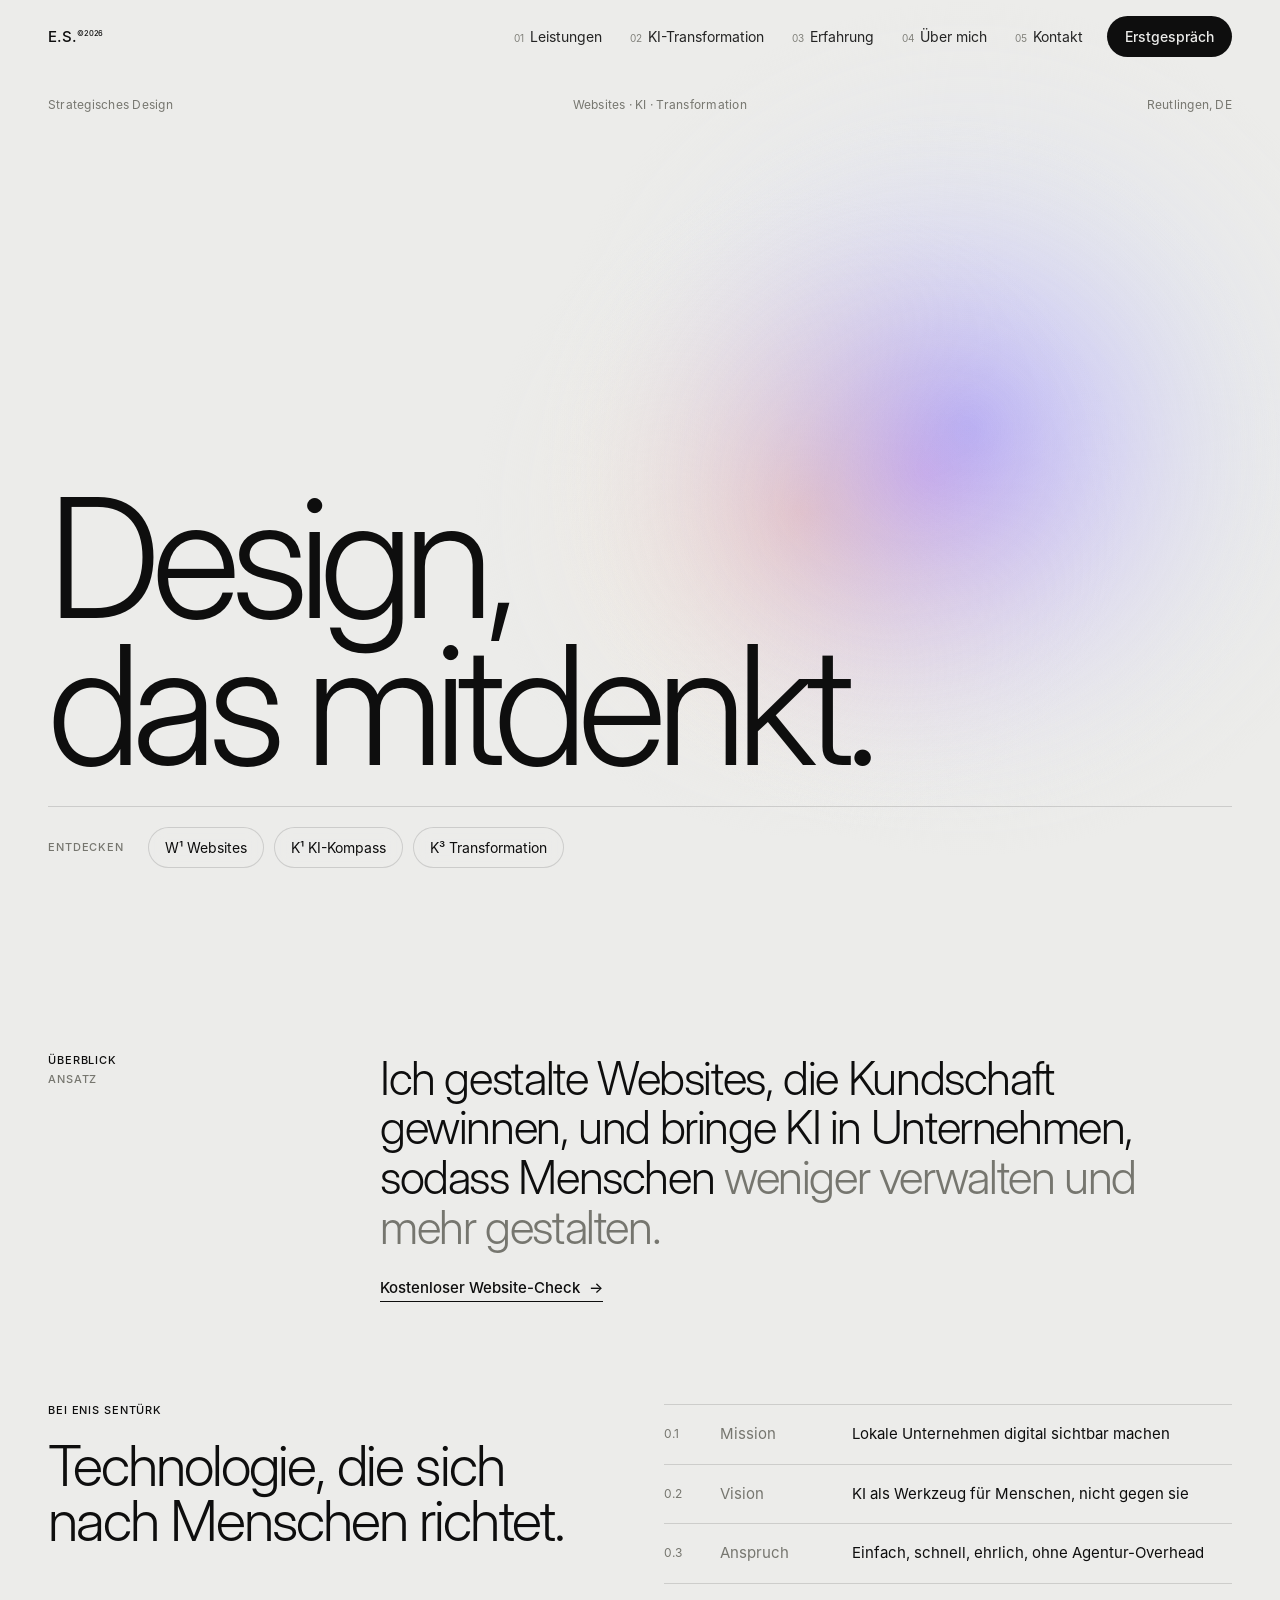
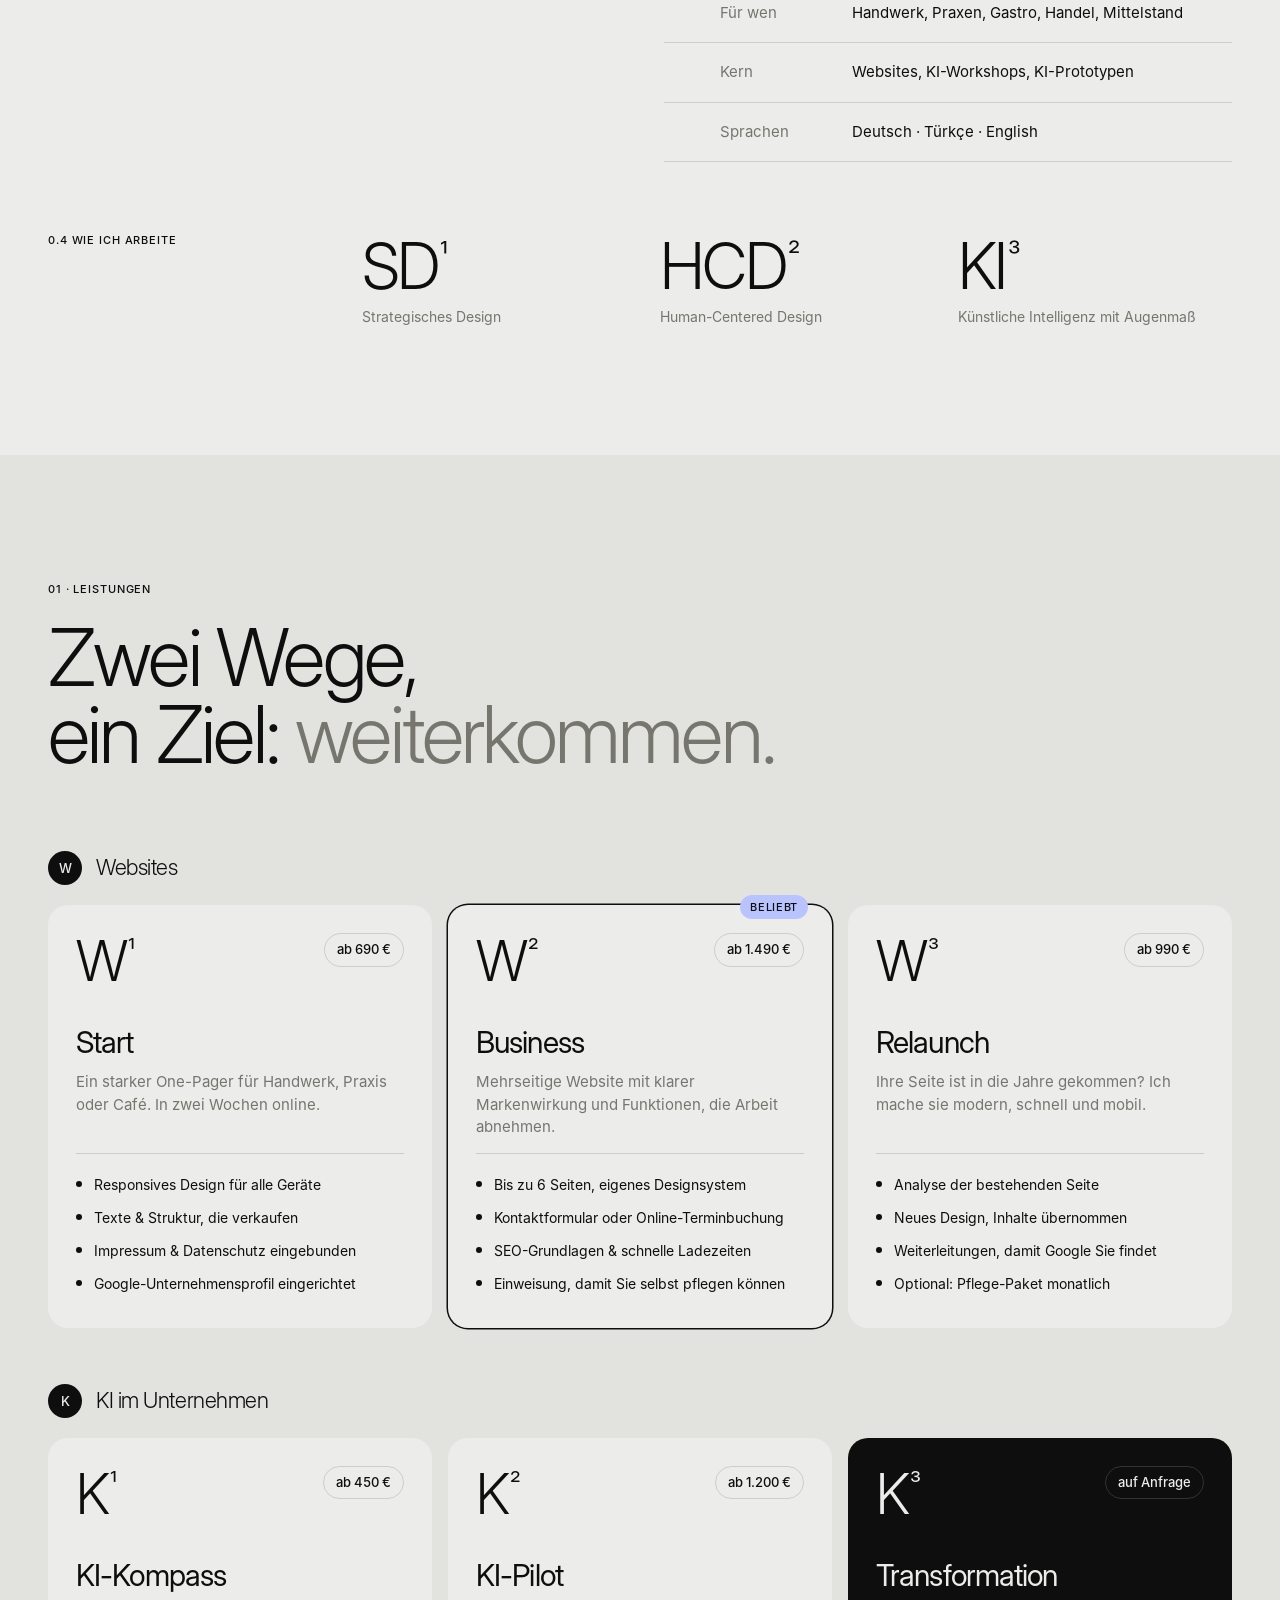
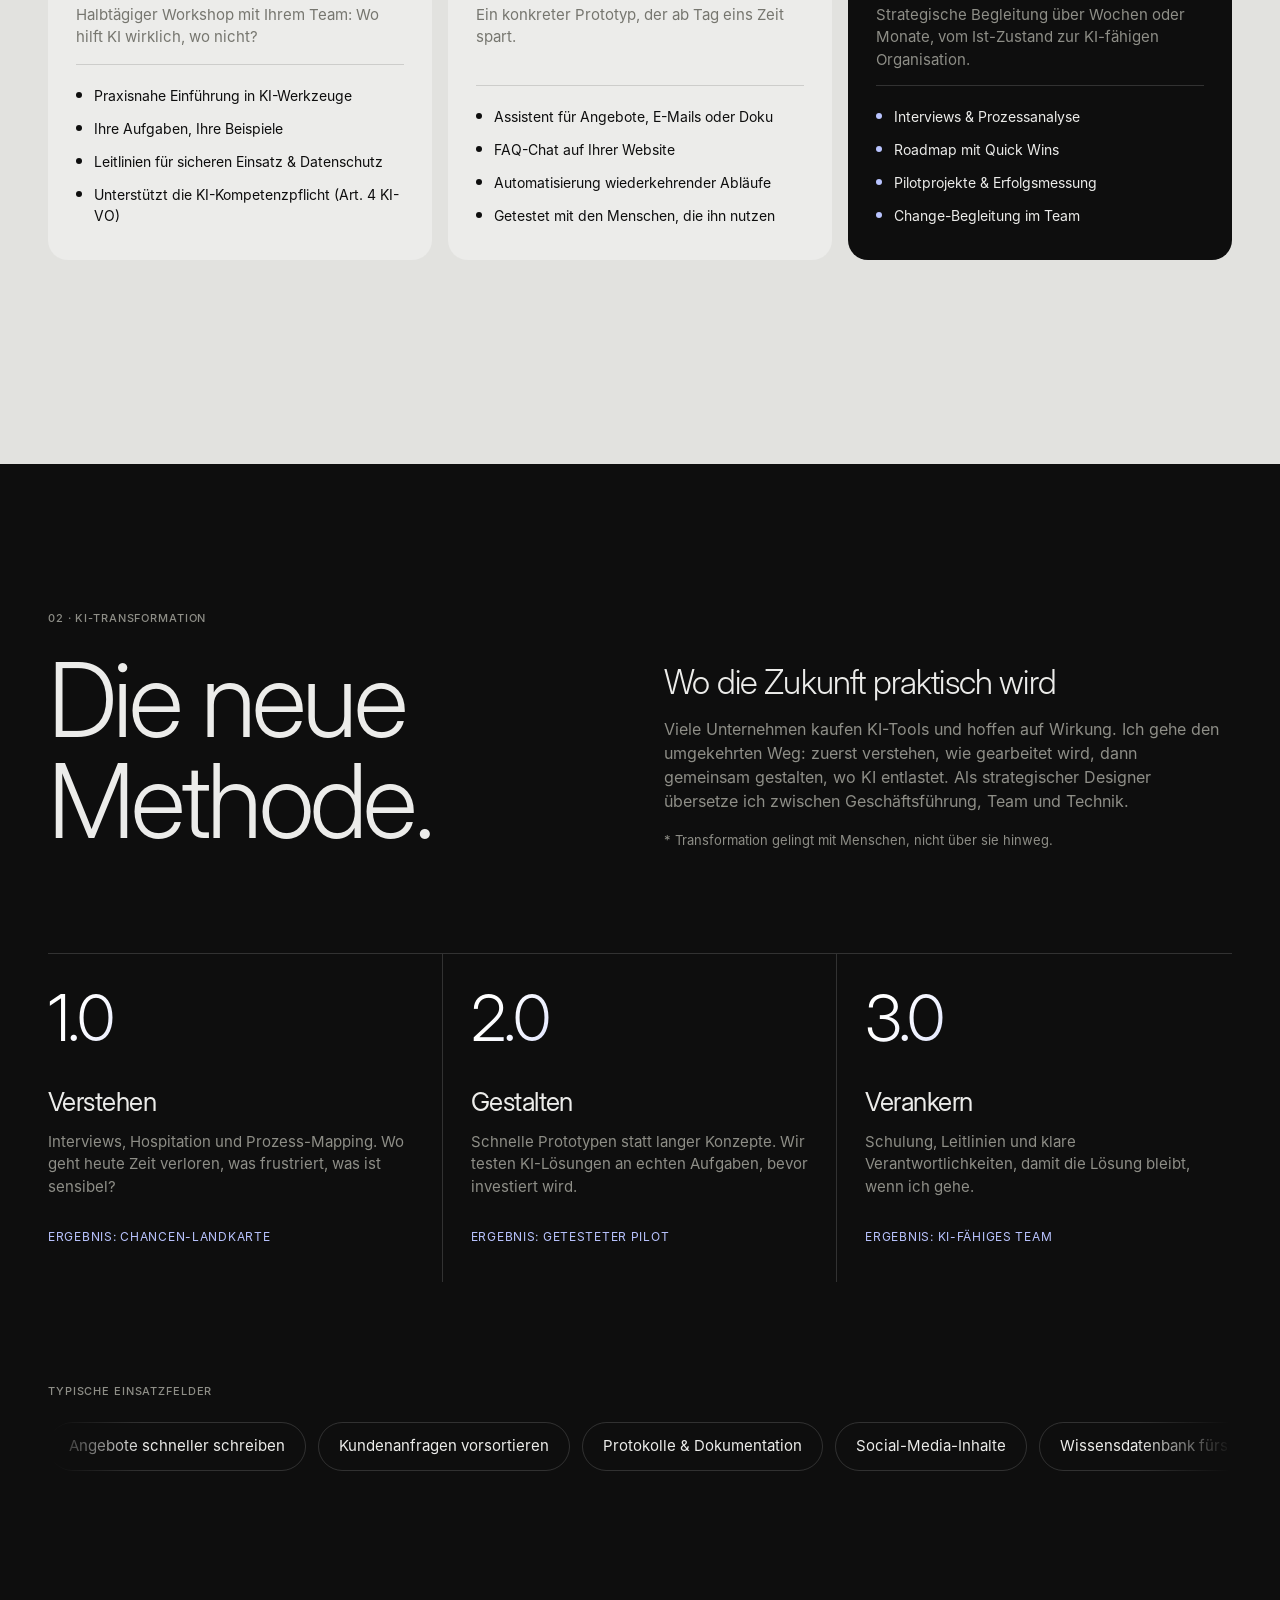
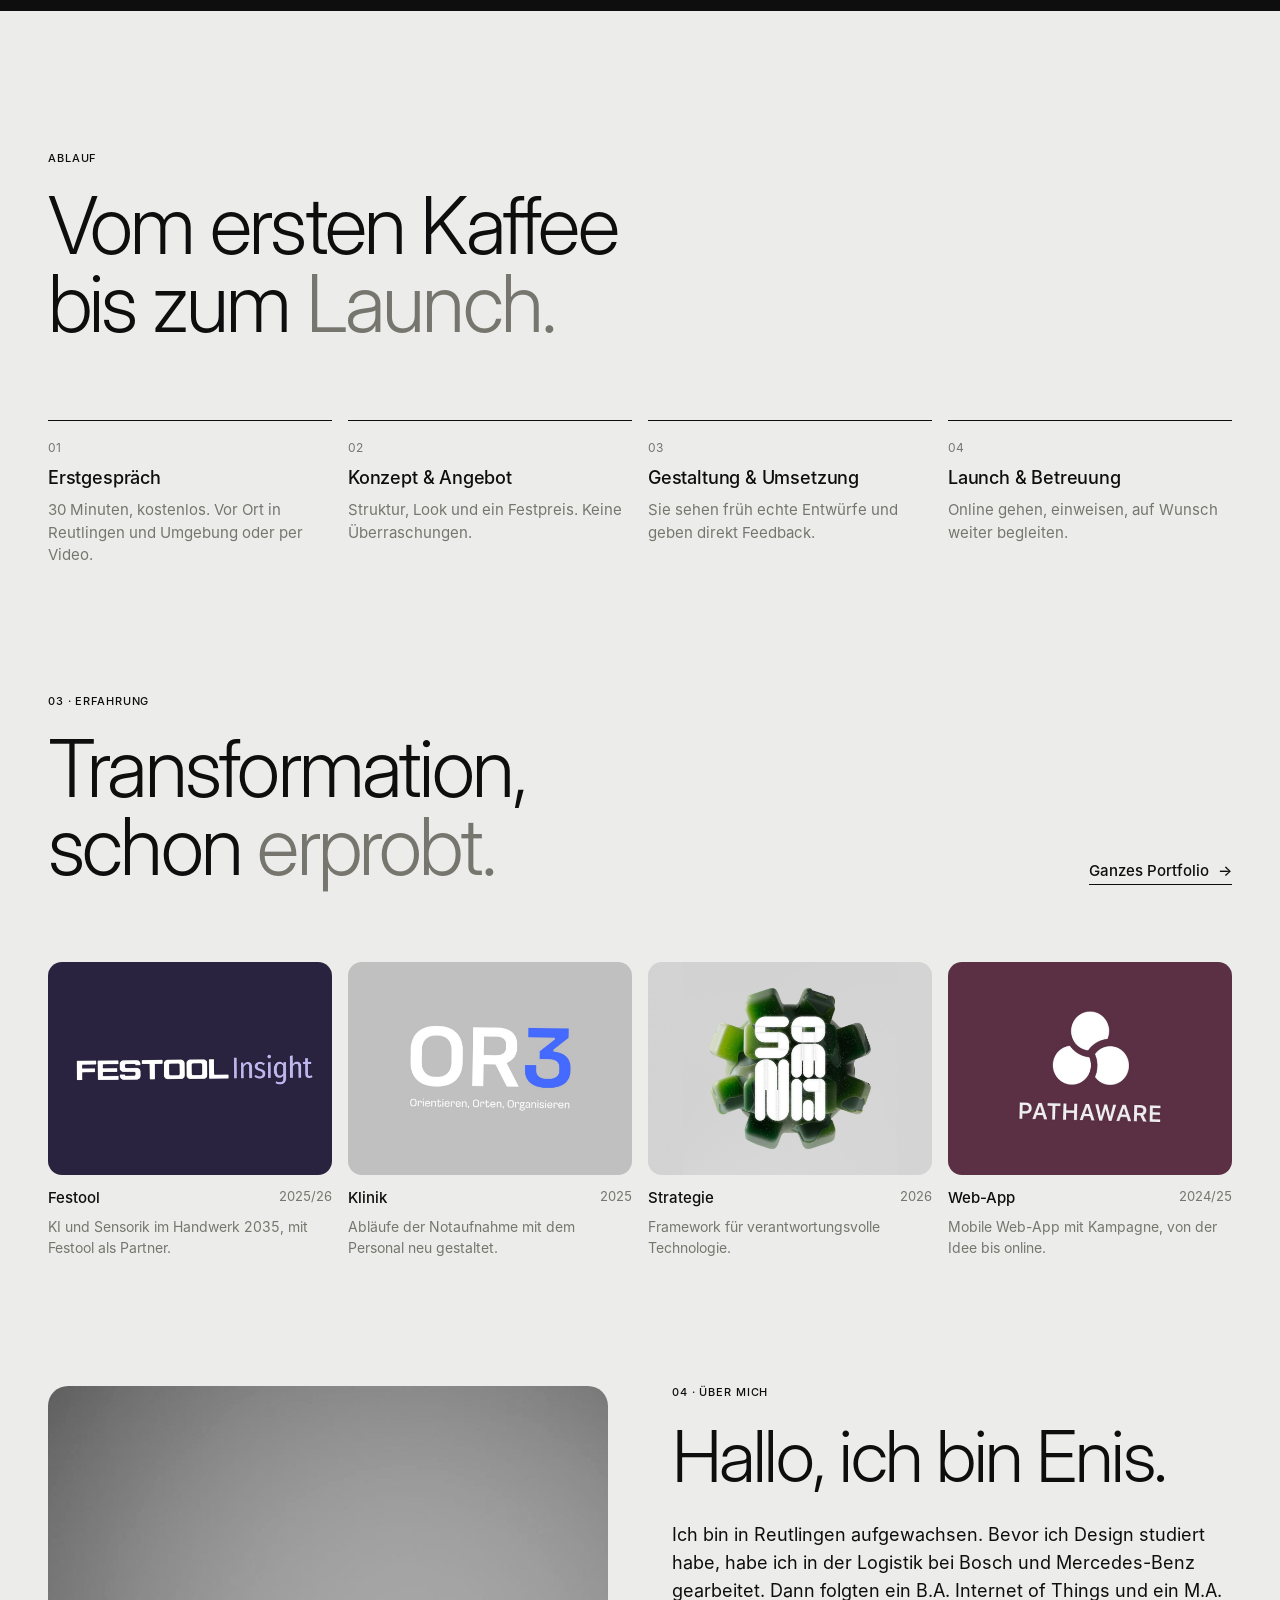
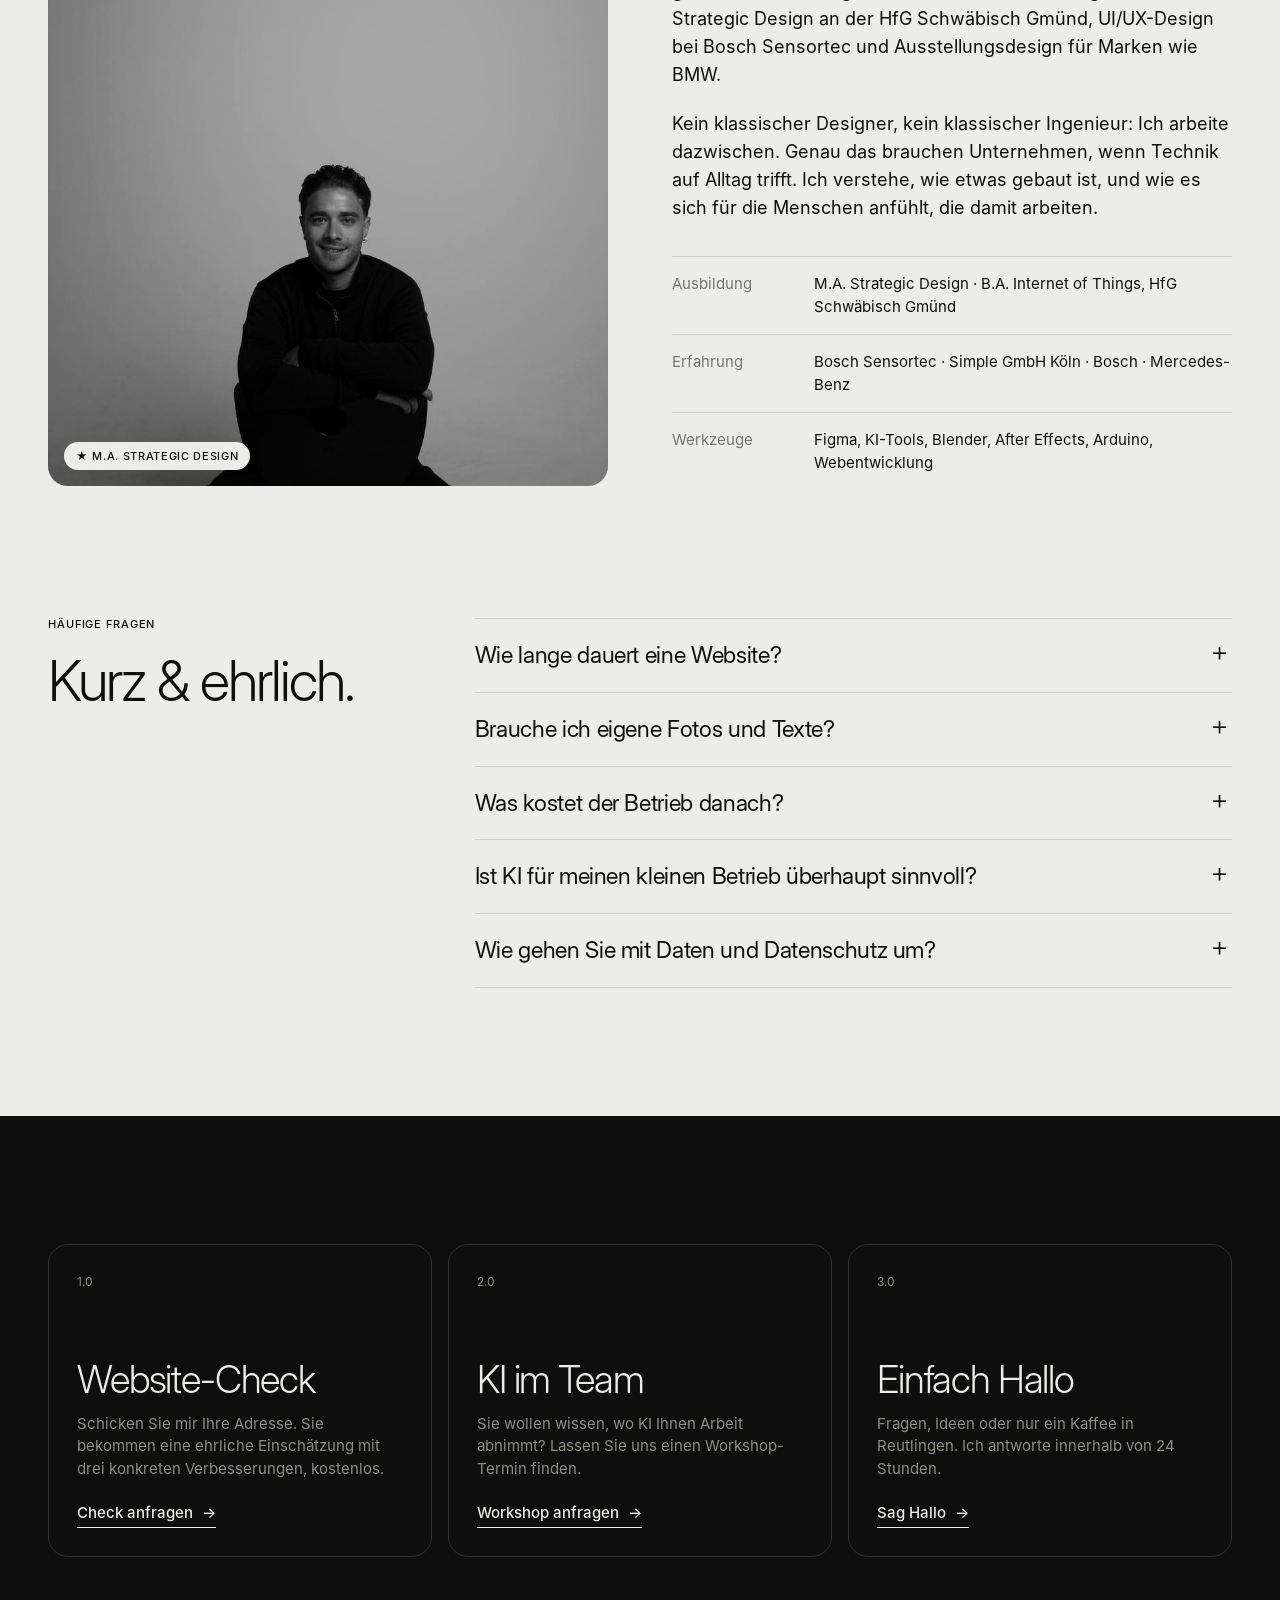
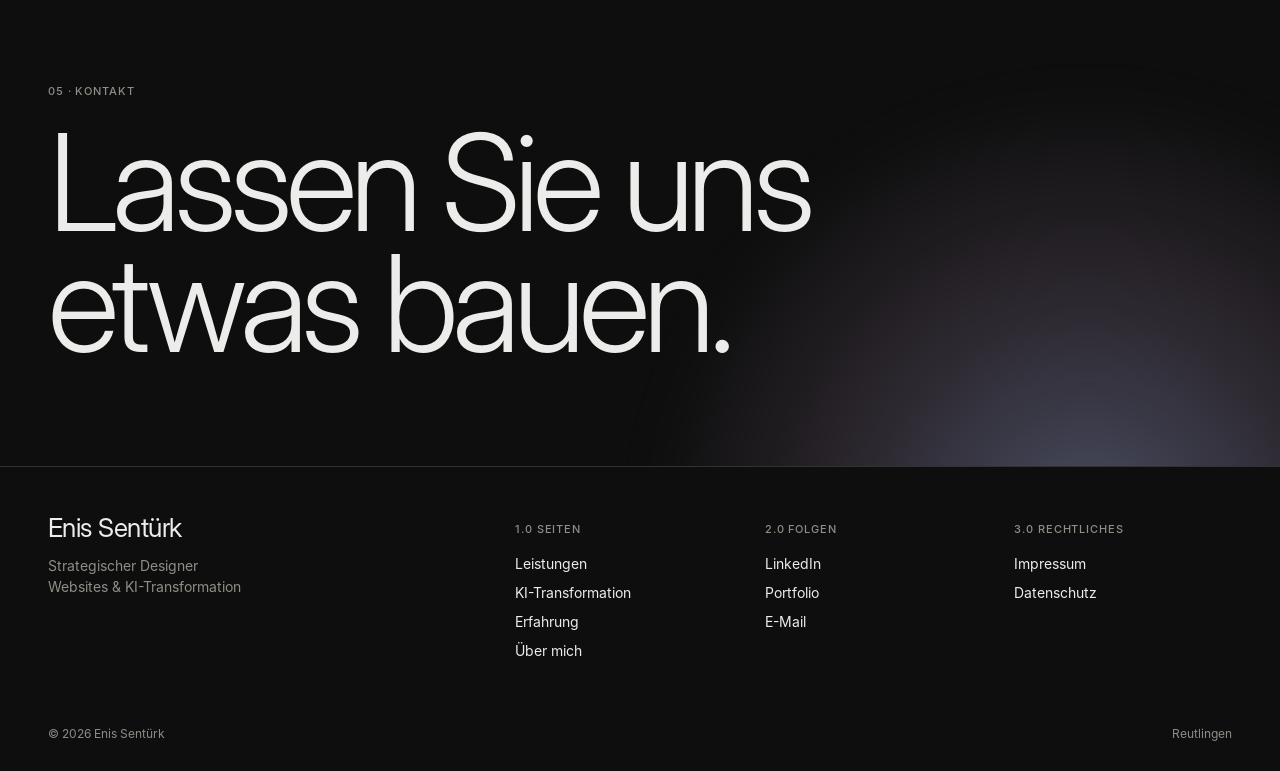
==== commit bc3daa20: "Auge entfernt, Projekte als kompakte Erfahrungs-Zeile Co-Authored-By: Claude Opus 5.5 <noreply@anthr" ====
--- a/index.html
+++ b/index.html
@@ -21,7 +21,7 @@
   <nav class="nav__links" aria-label="Hauptnavigation">
     <a href="#leistungen"><span>01</span>Leistungen</a>
     <a href="#ki"><span>02</span>KI-Transformation</a>
-    <a href="#arbeiten"><span>03</span>Arbeiten</a>
+    <a href="#arbeiten"><span>03</span>Erfahrung</a>
     <a href="#ueber"><span>04</span>Über mich</a>
     <a href="#kontakt"><span>05</span>Kontakt</a>
   </nav>
@@ -33,7 +33,7 @@
   <ol>
     <li><a href="#leistungen"><span>01</span>Leistungen</a></li>
     <li><a href="#ki"><span>02</span>KI-Transformation</a></li>
-    <li><a href="#arbeiten"><span>03</span>Arbeiten</a></li>
+    <li><a href="#arbeiten"><span>03</span>Erfahrung</a></li>
     <li><a href="#ueber"><span>04</span>Über mich</a></li>
     <li><a href="#kontakt"><span>05</span>Kontakt</a></li>
   </ol>
@@ -211,38 +211,33 @@
   </ol>
 </section>
 
-<!-- ───────── 03 Arbeiten ───────── -->
+<!-- ───────── 03 Erfahrung ───────── -->
 <section class="work" id="arbeiten">
   <div class="wrap">
     <div class="section-head section-head--row reveal">
-      <div><span class="label">03 · Ausgewählte Arbeiten</span><h2>Forschung,<br>die man <em>anfassen</em> kann.</h2></div>
+      <div><span class="label">03 · Erfahrung</span><h2>Transformation,<br>schon <em>erprobt.</em></h2></div>
       <a class="link-arrow" href="https://enoveqz.github.io/" target="_blank" rel="noopener">Ganzes Portfolio</a>
     </div>
     <div class="work__grid">
-      <a class="tile tile--wide reveal" href="https://enoveqz.github.io/p/somnia/" target="_blank" rel="noopener">
-        <div class="tile__img"><img src="assets/img/somnia.jpg" alt="SOMNIA – Framework für Schlaftechnologie" loading="lazy"></div>
-        <div class="tile__meta"><span>SOMNIA</span><span>Masterarbeit · 2026</span></div>
-        <p>Schutzmechanismen für Schlaftechnologie, als Design-Framework.</p>
-      </a>
       <a class="tile reveal" href="https://enoveqz.github.io/p/festool-insight/" target="_blank" rel="noopener">
-        <div class="tile__img"><img src="assets/img/festool-insight.jpg" alt="Festool Insight – Sensorpaket und AR-Brille" loading="lazy"></div>
-        <div class="tile__meta"><span>Festool Insight</span><span>mit Festool · 2025/26</span></div>
-        <p>Was wäre, wenn Werkzeuge verstehen statt nur reagieren?</p>
+        <div class="tile__img"><img src="assets/img/festool-insight.jpg" alt="Festool Insight" loading="lazy"></div>
+        <div class="tile__meta"><span>Festool</span><span>2025/26</span></div>
+        <p>KI und Sensorik im Handwerk 2035, mit Festool als Partner.</p>
       </a>
       <a class="tile reveal" href="https://enoveqz.github.io/p/or3/" target="_blank" rel="noopener">
-        <div class="tile__img"><img src="assets/img/or3.jpg" alt="OR3 – Dashboard für die Notaufnahme" loading="lazy"></div>
-        <div class="tile__meta"><span>OR3</span><span>Klinik-Partner · 2025</span></div>
-        <p>Orientierung und transparente Wartezeiten in der Notaufnahme.</p>
+        <div class="tile__img"><img src="assets/img/or3.jpg" alt="OR3" loading="lazy"></div>
+        <div class="tile__meta"><span>Klinik</span><span>2025</span></div>
+        <p>Abläufe der Notaufnahme mit dem Personal neu gestaltet.</p>
+      </a>
+      <a class="tile reveal" href="https://enoveqz.github.io/p/somnia/" target="_blank" rel="noopener">
+        <div class="tile__img"><img src="assets/img/somnia.jpg" alt="SOMNIA" loading="lazy"></div>
+        <div class="tile__meta"><span>Strategie</span><span>2026</span></div>
+        <p>Framework für verantwortungsvolle Technologie.</p>
       </a>
       <a class="tile reveal" href="https://enoveqz.github.io/p/pathaware/" target="_blank" rel="noopener">
-        <div class="tile__img"><img src="assets/img/pathaware.jpg" alt="PathAware – Web-App für sicheres Wandern" loading="lazy"></div>
-        <div class="tile__meta"><span>PathAware</span><span>Bachelorarbeit · 2024/25</span></div>
-        <p>Sicherer wandern durch geteilte Echtzeit-Infos zu Wegen.</p>
-      </a>
-      <a class="tile reveal" href="https://enoveqz.github.io/p/foodbox/" target="_blank" rel="noopener">
-        <div class="tile__img"><img src="assets/img/foodbox.jpg" alt="Foodbox – Lebensmittel teilen mit Bilderkennung" loading="lazy"></div>
-        <div class="tile__meta"><span>Foodbox</span><span>IoT-Prototyp · 2022/23</span></div>
-        <p>Nachbarschaftliches Teilen, freigeschaltet per Bilderkennung.</p>
+        <div class="tile__img"><img src="assets/img/pathaware.jpg" alt="PathAware" loading="lazy"></div>
+        <div class="tile__meta"><span>Web-App</span><span>2024/25</span></div>
+        <p>Mobile Web-App mit Kampagne, von der Idee bis online.</p>
       </a>
     </div>
   </div>
@@ -319,7 +314,7 @@
     </div>
     <div>
       <span class="label label--light">1.0 Seiten</span>
-      <ul><li><a href="#leistungen">Leistungen</a></li><li><a href="#ki">KI-Transformation</a></li><li><a href="#arbeiten">Arbeiten</a></li><li><a href="#ueber">Über mich</a></li></ul>
+      <ul><li><a href="#leistungen">Leistungen</a></li><li><a href="#ki">KI-Transformation</a></li><li><a href="#arbeiten">Erfahrung</a></li><li><a href="#ueber">Über mich</a></li></ul>
     </div>
     <div>
       <span class="label label--light">2.0 Folgen</span>
--- a/assets/style.css
+++ b/assets/style.css
@@ -161,16 +161,16 @@
 
 /* ───────── Work ───────── */
 .work{padding-bottom:clamp(80px,10vw,150px)}
-.work__grid{display:grid;grid-template-columns:repeat(2,1fr);gap:40px 16px}
+.work__grid{display:grid;grid-template-columns:repeat(4,1fr);gap:16px}
 .tile{display:flex;flex-direction:column;gap:12px}
 .tile--wide{grid-column:1/-1}
-.tile__img{overflow:hidden;border-radius:18px;aspect-ratio:1152/800;background:var(--bg-2)}
+.tile__img{overflow:hidden;border-radius:14px;aspect-ratio:4/3;background:var(--bg-2)}
 .tile--wide .tile__img{aspect-ratio:16/7}
 .tile__img img{width:100%;height:100%;object-fit:cover;transition:transform 1.1s var(--ease)}
 .tile:hover img{transform:scale(1.04)}
 .tile__meta{display:flex;justify-content:space-between;gap:12px;font-size:15px;font-weight:500}
 .tile__meta span:last-child{color:var(--muted);font-weight:400;font-size:13px}
-.tile p{color:var(--muted);font-size:15px;margin-top:-6px}
+.tile p{color:var(--muted);font-size:14px;margin-top:-6px}
 
 /* ───────── About ───────── */
 .about{display:grid;grid-template-columns:1fr 1fr;gap:clamp(32px,5vw,80px);padding-bottom:clamp(80px,10vw,150px);align-items:start}
@@ -225,6 +225,7 @@
 
 /* ───────── Responsive ───────── */
 @media (max-width:1080px){
+  .work__grid{grid-template-columns:1fr 1fr}
   .nav__links{display:none}
   .nav__burger{display:block}
   .cards{grid-template-columns:1fr 1fr}
@@ -248,7 +249,7 @@
   .phase,.phase+.phase{padding:28px 0;border-right:0;border-bottom:1px solid var(--line-light)}
   .steps{grid-template-columns:1fr}
   .section-head--row{flex-direction:column;align-items:flex-start}
-  .work__grid{grid-template-columns:1fr}
+  .work__grid{grid-template-columns:1fr 1fr;gap:24px 12px}
   .tile--wide .tile__img{aspect-ratio:1152/800}
   .about__img{position:relative;top:0}
   .about__rows div{grid-template-columns:1fr;gap:4px}
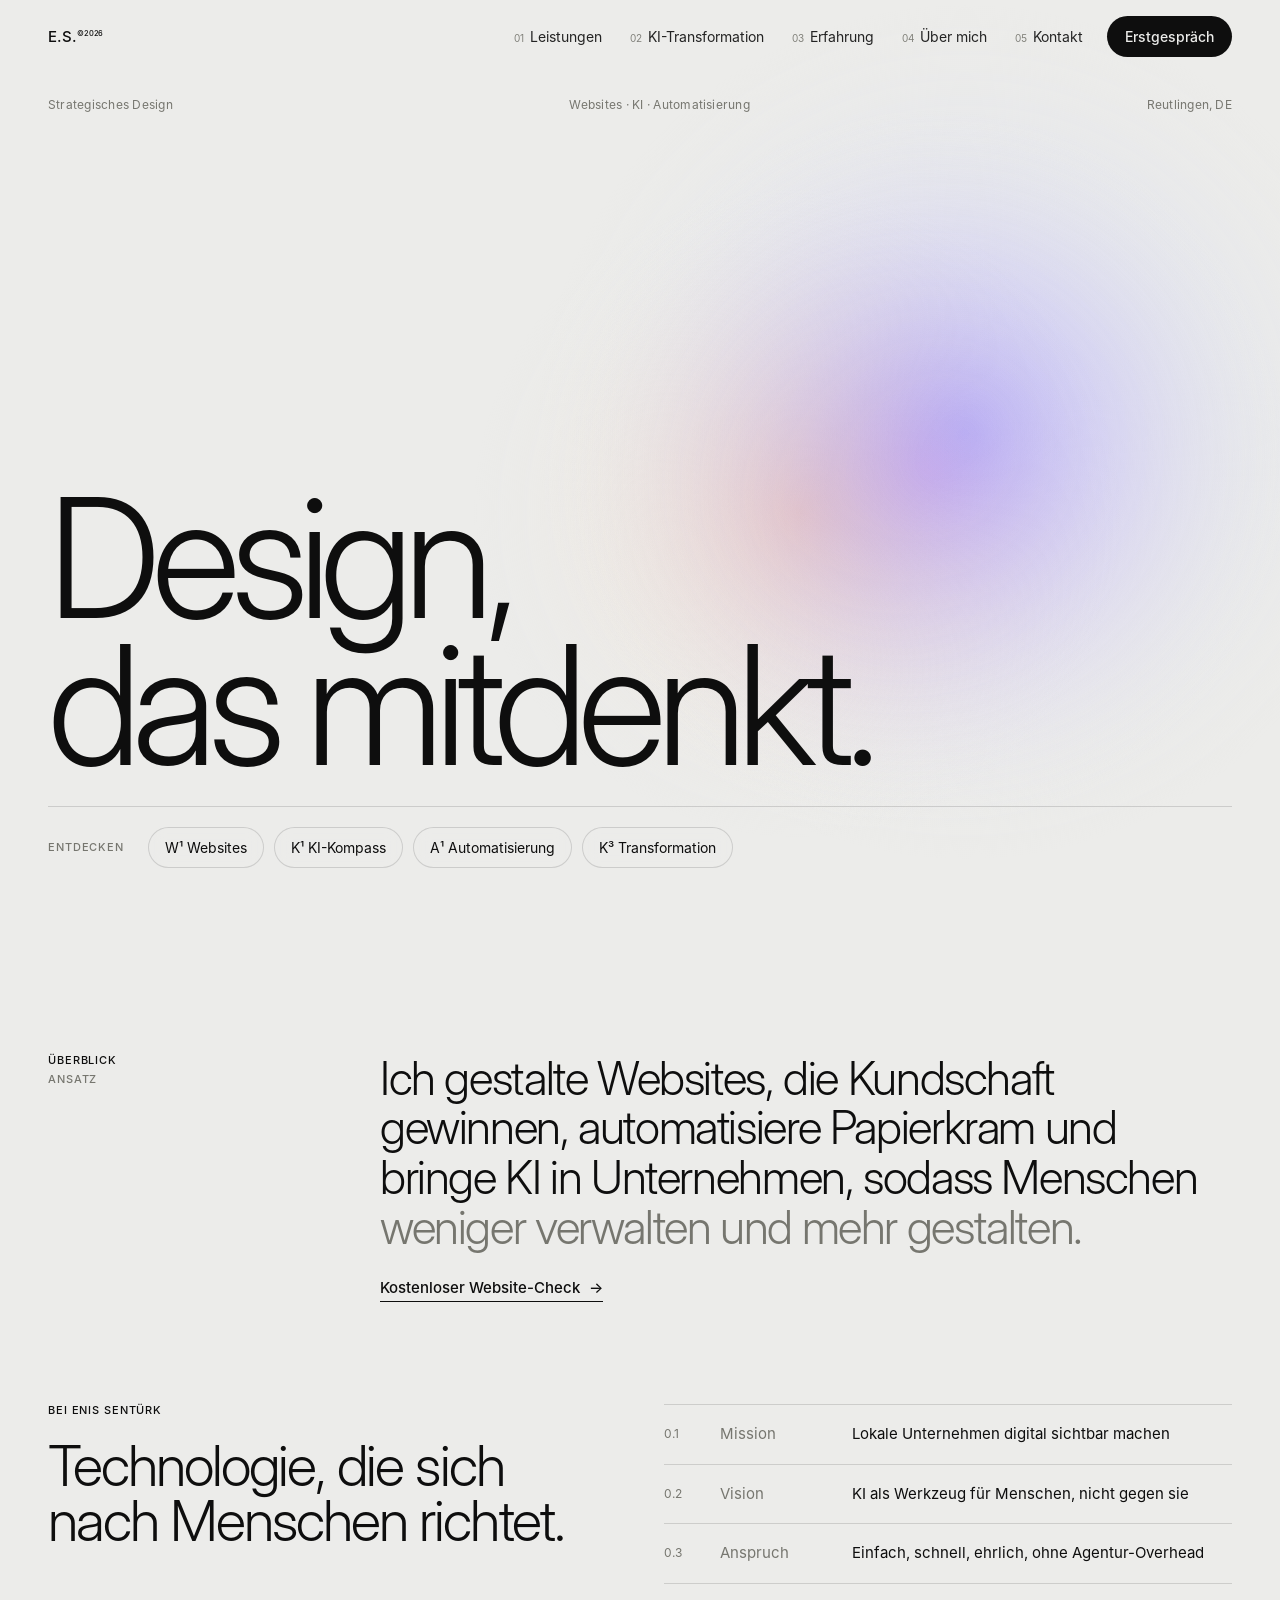
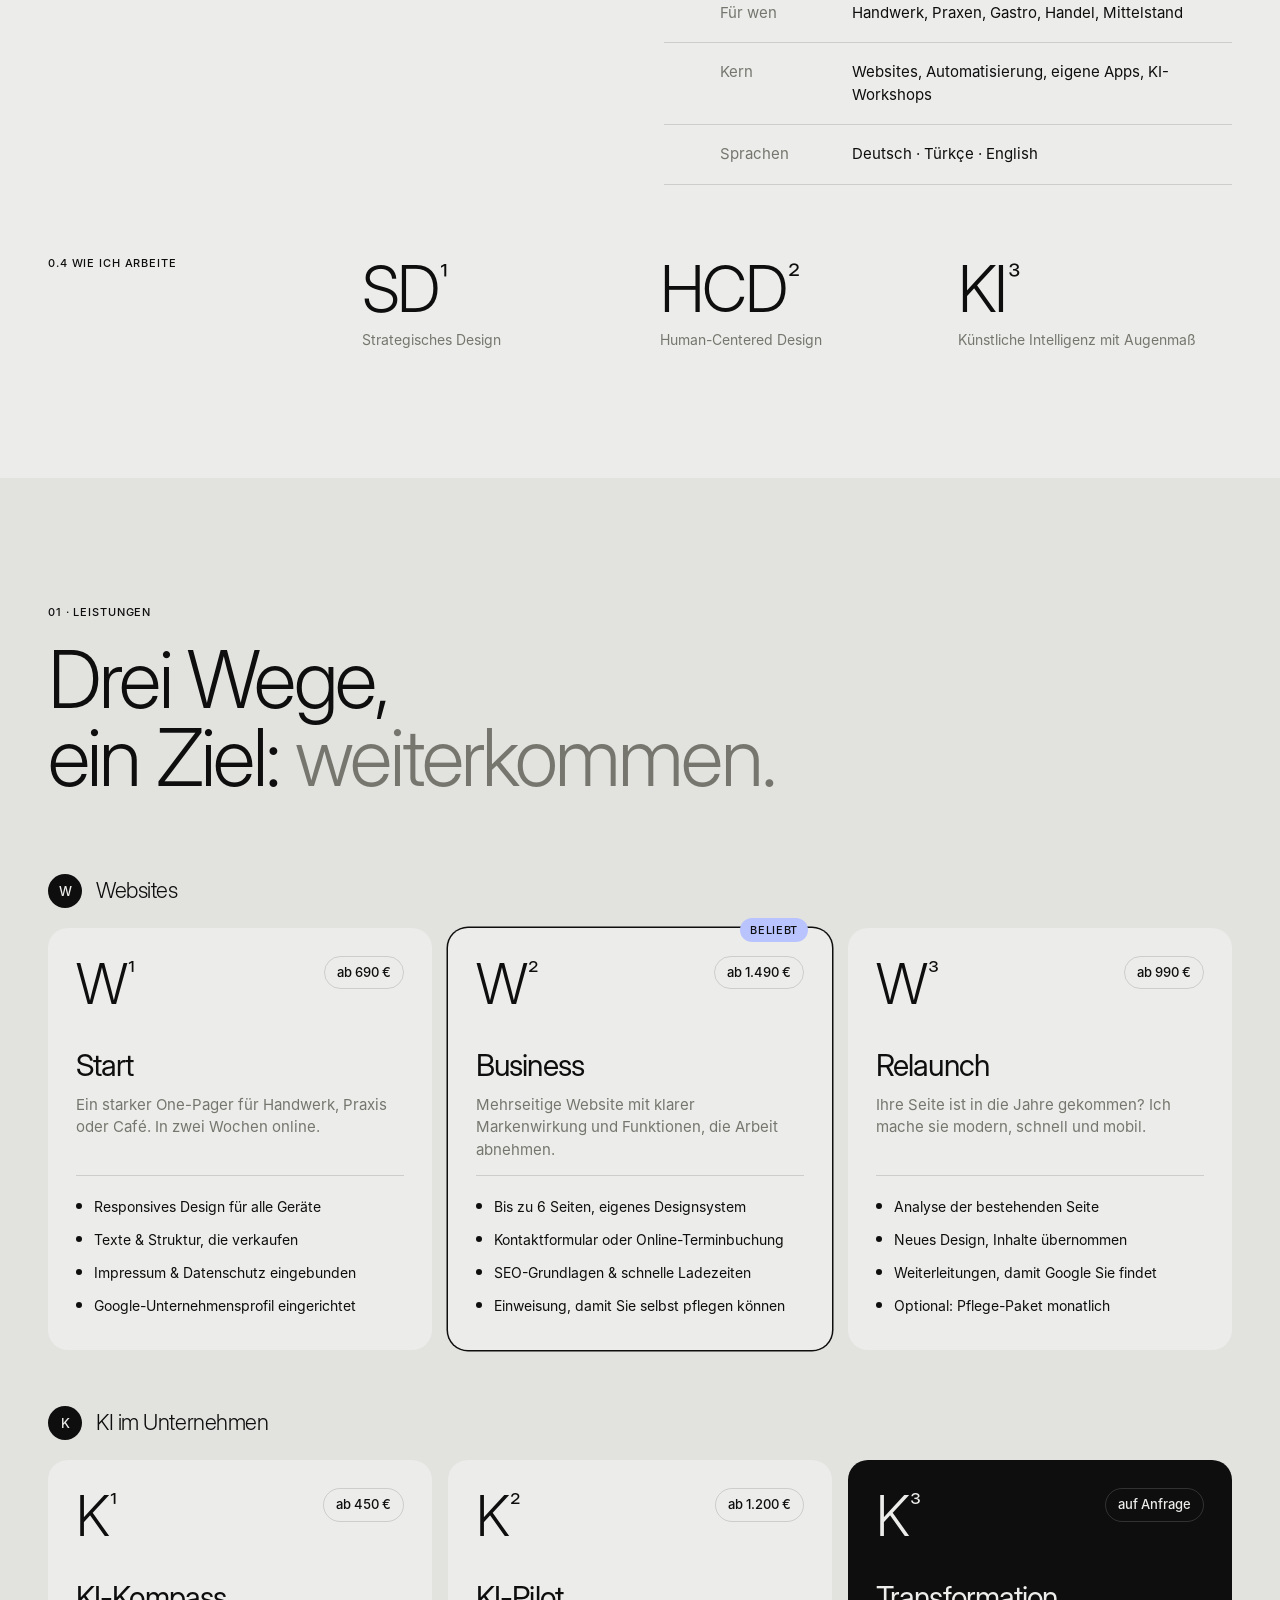
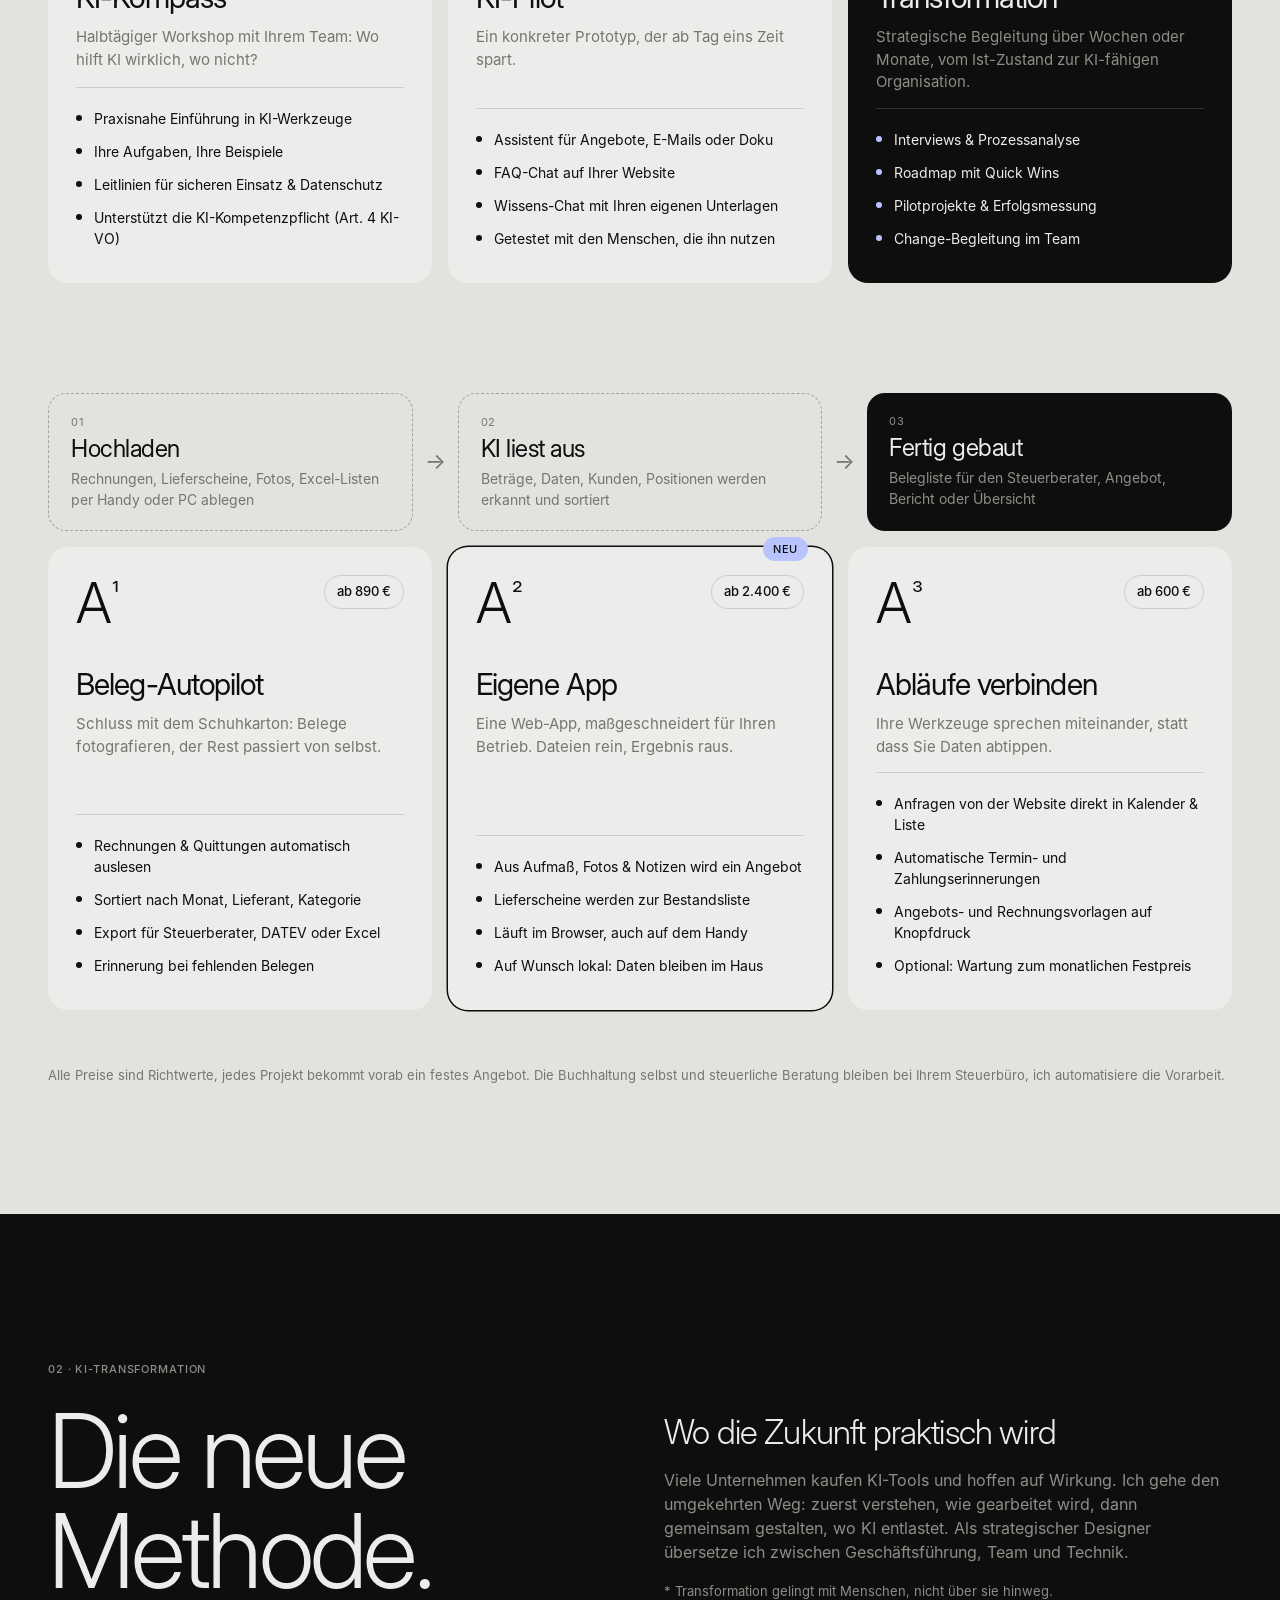
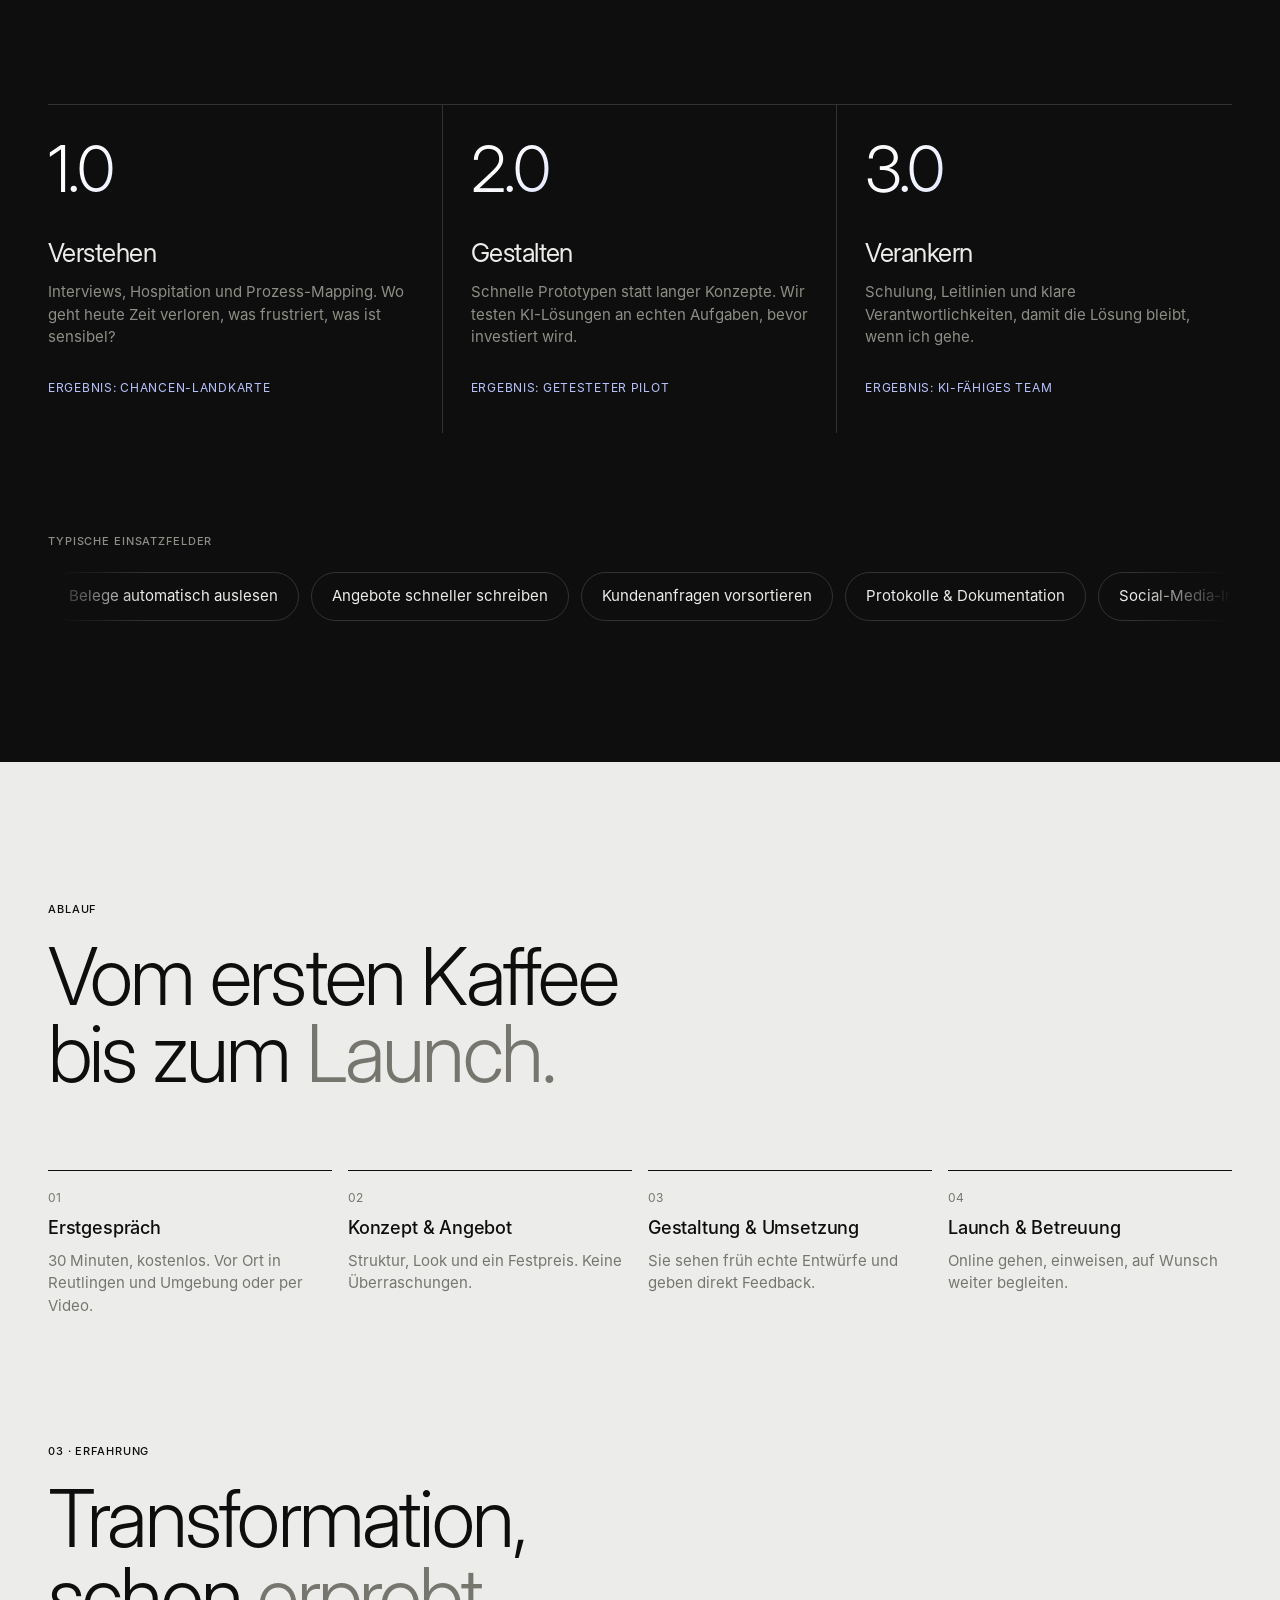
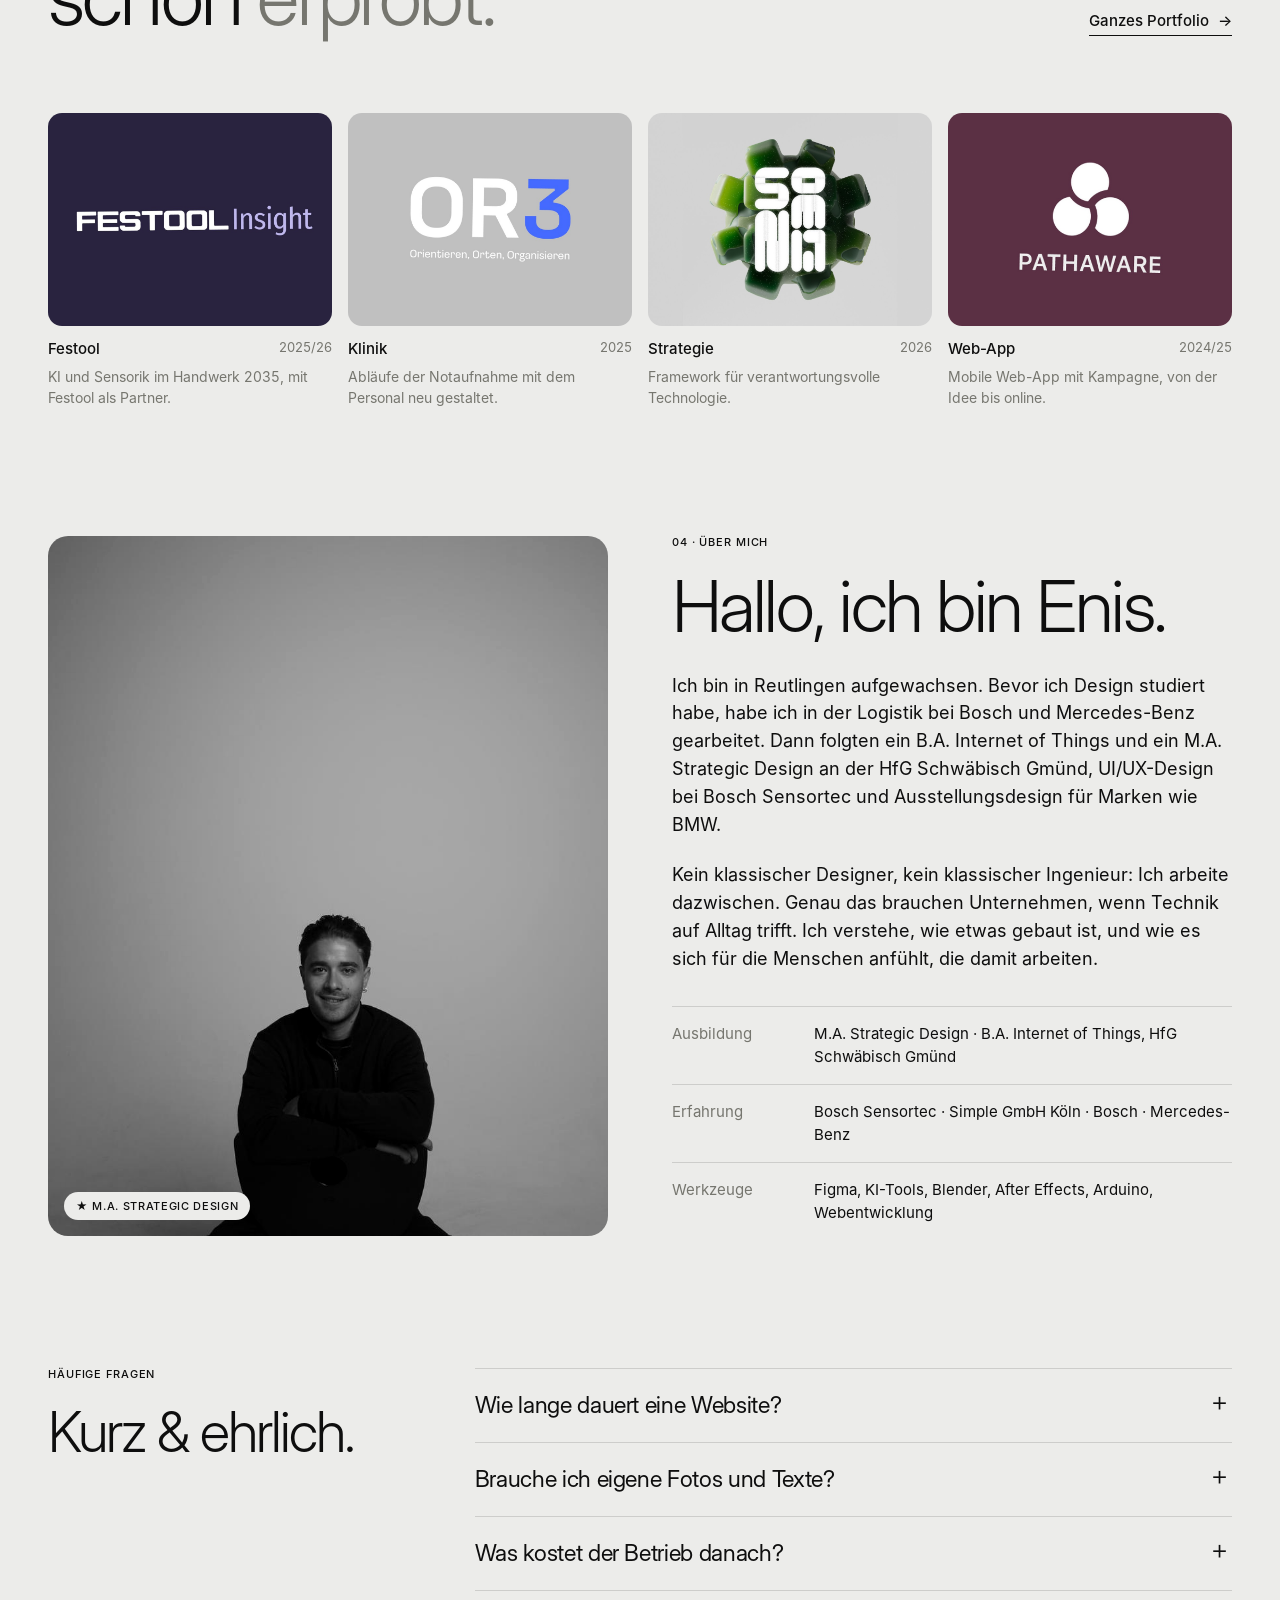
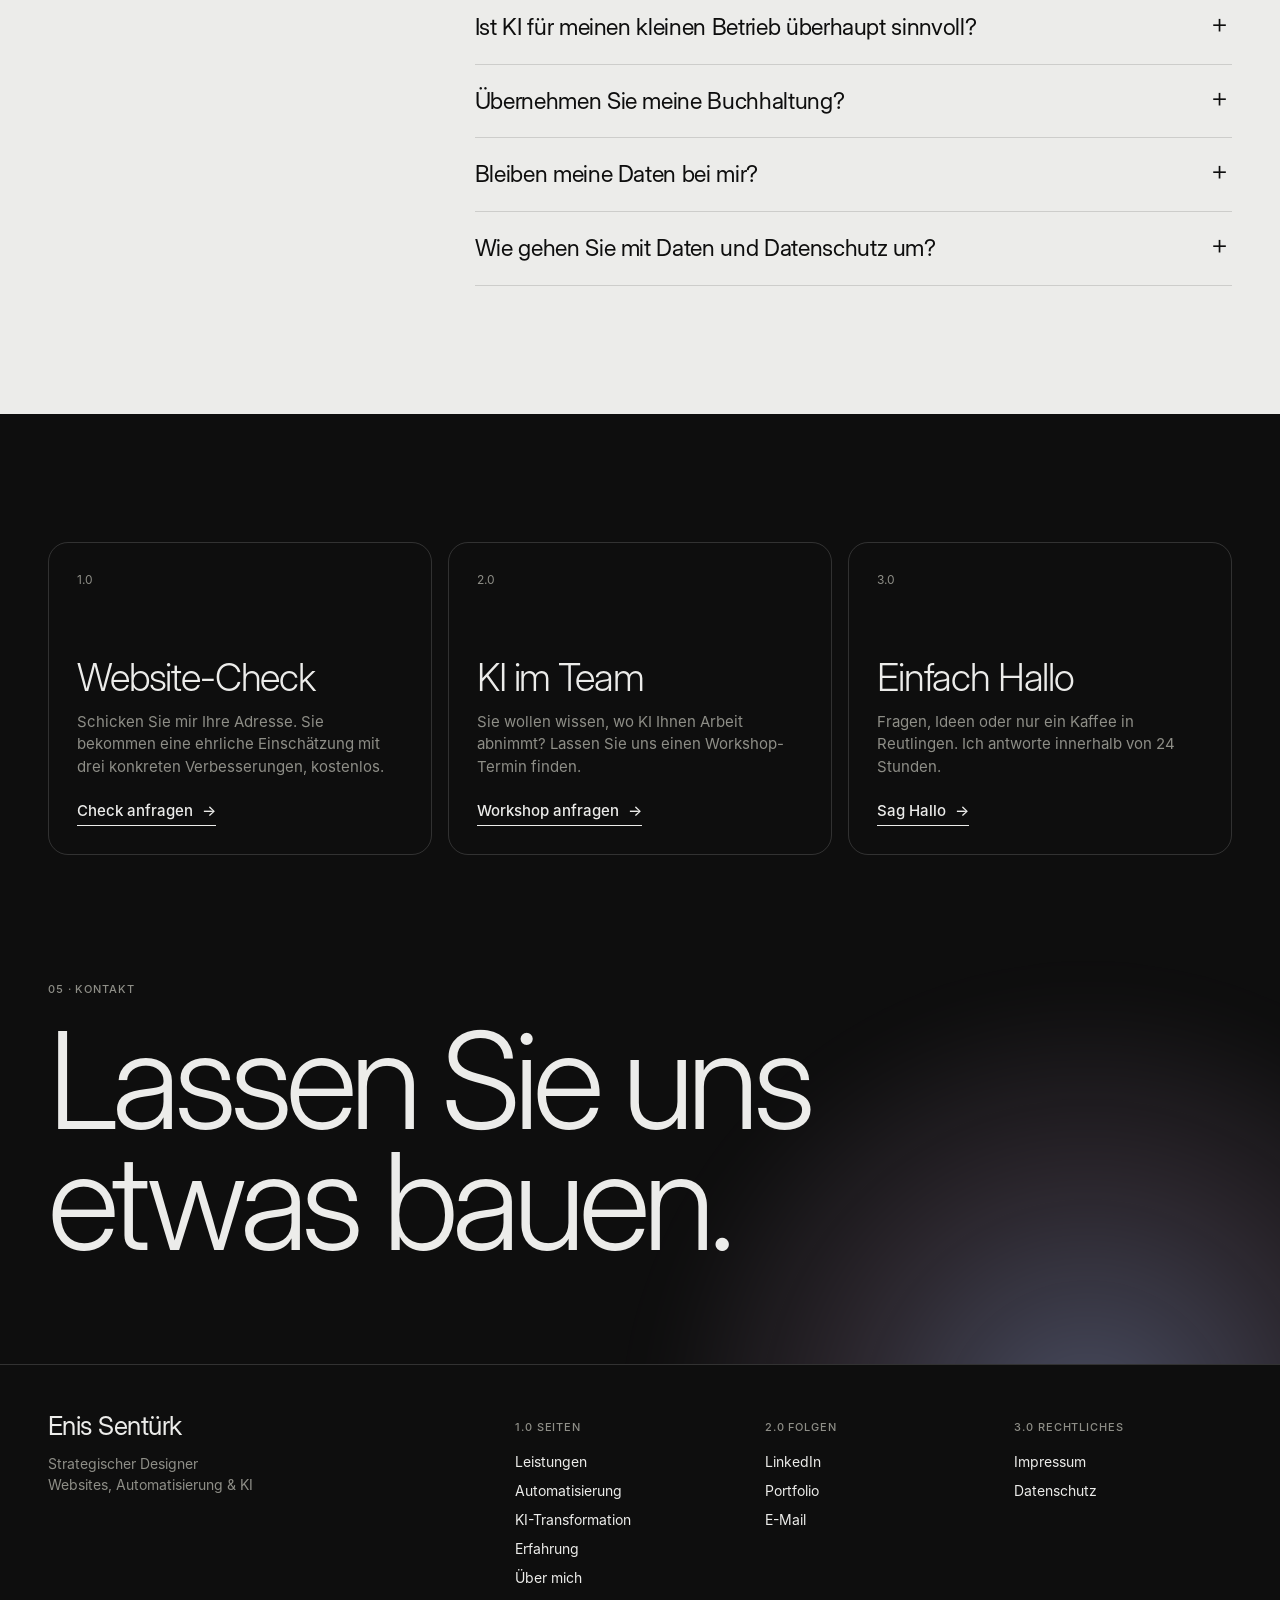
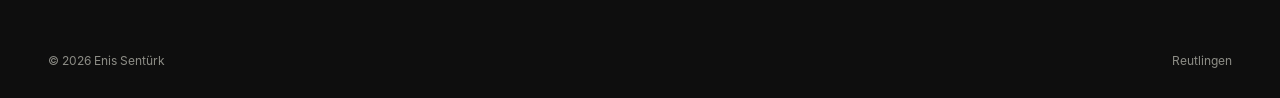
==== commit 45fbaa51: "Neuer Leistungsbereich: Automatisierung & eigene Apps Co-Authored-By: Claude Opus 5.5 <noreply@anthr" ====
--- a/index.html
+++ b/index.html
@@ -3,7 +3,7 @@
 <head>
 <meta charset="utf-8">
 <meta name="viewport" content="width=device-width, initial-scale=1, viewport-fit=cover">
-<title>Enis Sentürk – Websites & KI-Transformation aus Reutlingen</title>
+<title>Enis Sentürk – Websites, Automatisierung & KI aus Reutlingen</title>
 <meta name="description" content="Strategischer Designer aus Reutlingen. Zeitgemäße Websites für lokale Unternehmen und KI-Transformation, die bei Menschen beginnt.">
 <meta property="og:title" content="Enis Sentürk – Websites & KI-Transformation">
 <meta property="og:description" content="Zeitgemäße Websites und KI, die im Alltag wirklich hilft. Strategisches Design aus Reutlingen.">
@@ -47,7 +47,7 @@
   <canvas class="hero__orb" aria-hidden="true"></canvas>
   <div class="hero__meta">
     <span>Strategisches Design</span>
-    <span>Websites · KI · Transformation</span>
+    <span>Websites · KI · Automatisierung</span>
     <span>Reutlingen, DE</span>
   </div>
   <h1 class="hero__title">Design,<br>das mitdenkt.</h1>
@@ -55,6 +55,7 @@
     <span class="label">Entdecken</span>
     <a class="chip" href="#leistungen">W¹ Websites</a>
     <a class="chip" href="#ki">K¹ KI-Kompass</a>
+    <a class="chip" href="#automatisierung">A¹ Automatisierung</a>
     <a class="chip" href="#ki">K³ Transformation</a>
   </div>
 </section>
@@ -62,7 +63,7 @@
 <!-- ───────── Überblick ───────── -->
 <section class="overview wrap">
   <div class="overview__label reveal"><span class="label">Überblick</span><span class="label label--muted">Ansatz</span></div>
-  <p class="overview__lead reveal">Ich gestalte Websites, die Kundschaft gewinnen, und bringe KI in Unternehmen, sodass Menschen <em>weniger verwalten und mehr gestalten.</em></p>
+  <p class="overview__lead reveal">Ich gestalte Websites, die Kundschaft gewinnen, automatisiere Papierkram und bringe KI in Unternehmen, sodass Menschen <em>weniger verwalten und mehr gestalten.</em></p>
   <a class="link-arrow reveal" href="#kontakt">Kostenloser Website-Check</a>
 </section>
 
@@ -76,7 +77,7 @@
     <li class="reveal"><span class="num">0.2</span><span class="k">Vision</span><span class="v">KI als Werkzeug für Menschen, nicht gegen sie</span></li>
     <li class="reveal"><span class="num">0.3</span><span class="k">Anspruch</span><span class="v">Einfach, schnell, ehrlich, ohne Agentur-Overhead</span></li>
     <li class="reveal"><span class="num">&nbsp;</span><span class="k">Für wen</span><span class="v">Handwerk, Praxen, Gastro, Handel, Mittelstand</span></li>
-    <li class="reveal"><span class="num">&nbsp;</span><span class="k">Kern</span><span class="v">Websites, KI-Workshops, KI-Prototypen</span></li>
+    <li class="reveal"><span class="num">&nbsp;</span><span class="k">Kern</span><span class="v">Websites, Automatisierung, eigene Apps, KI-Workshops</span></li>
     <li class="reveal"><span class="num">&nbsp;</span><span class="k">Sprachen</span><span class="v">Deutsch · Türkçe · English</span></li>
   </ul>
   <div class="glossary reveal">
@@ -94,7 +95,7 @@
   <div class="wrap">
     <div class="section-head reveal">
       <span class="label">01 · Leistungen</span>
-      <h2>Zwei Wege,<br>ein Ziel: <em>weiterkommen.</em></h2>
+      <h2>Drei Wege,<br>ein Ziel: <em>weiterkommen.</em></h2>
     </div>
 
     <div class="service-group">
@@ -135,7 +136,7 @@
           <div class="card__top"><span class="card__code">K<sup>²</sup></span><span class="card__price">ab 1.200 €</span></div>
           <h4>KI-Pilot</h4>
           <p>Ein konkreter Prototyp, der ab Tag eins Zeit spart.</p>
-          <ul><li>Assistent für Angebote, E-Mails oder Doku</li><li>FAQ-Chat auf Ihrer Website</li><li>Automatisierung wiederkehrender Abläufe</li><li>Getestet mit den Menschen, die ihn nutzen</li></ul>
+          <ul><li>Assistent für Angebote, E-Mails oder Doku</li><li>FAQ-Chat auf Ihrer Website</li><li>Wissens-Chat mit Ihren eigenen Unterlagen</li><li>Getestet mit den Menschen, die ihn nutzen</li></ul>
         </article>
         <article class="card card--dark reveal">
           <div class="card__top"><span class="card__code">K<sup>³</sup></span><span class="card__price">auf Anfrage</span></div>
@@ -145,7 +146,39 @@
         </article>
       </div>
     </div>
-    <p class="fineprint reveal">Alle Preise sind Richtwerte. Jedes Projekt bekommt vorab ein festes Angebot.</p>
+
+    <div class="service-group" id="automatisierung">
+      <h3 class="service-group__title reveal"><span>A</span>Automatisierung &amp; eigene Apps</h3>
+      <div class="flow reveal" aria-label="So funktioniert die Dokumenten-App">
+        <div class="flow__step"><span>01</span><strong>Hochladen</strong><p>Rechnungen, Lieferscheine, Fotos, Excel-Listen per Handy oder PC ablegen</p></div>
+        <div class="flow__arrow" aria-hidden="true">→</div>
+        <div class="flow__step"><span>02</span><strong>KI liest aus</strong><p>Beträge, Daten, Kunden, Positionen werden erkannt und sortiert</p></div>
+        <div class="flow__arrow" aria-hidden="true">→</div>
+        <div class="flow__step flow__step--out"><span>03</span><strong>Fertig gebaut</strong><p>Belegliste für den Steuerberater, Angebot, Bericht oder Übersicht</p></div>
+      </div>
+      <div class="cards">
+        <article class="card reveal">
+          <div class="card__top"><span class="card__code">A<sup>¹</sup></span><span class="card__price">ab 890 €</span></div>
+          <h4>Beleg-Autopilot</h4>
+          <p>Schluss mit dem Schuhkarton: Belege fotografieren, der Rest passiert von selbst.</p>
+          <ul><li>Rechnungen &amp; Quittungen automatisch auslesen</li><li>Sortiert nach Monat, Lieferant, Kategorie</li><li>Export für Steuerberater, DATEV oder Excel</li><li>Erinnerung bei fehlenden Belegen</li></ul>
+        </article>
+        <article class="card card--feature reveal">
+          <div class="card__top"><span class="card__code">A<sup>²</sup></span><span class="card__price">ab 2.400 €</span></div>
+          <h4>Eigene App</h4>
+          <p>Eine Web-App, maßgeschneidert für Ihren Betrieb. Dateien rein, Ergebnis raus.</p>
+          <ul><li>Aus Aufmaß, Fotos &amp; Notizen wird ein Angebot</li><li>Lieferscheine werden zur Bestandsliste</li><li>Läuft im Browser, auch auf dem Handy</li><li>Auf Wunsch lokal: Daten bleiben im Haus</li></ul>
+          <span class="card__badge">Neu</span>
+        </article>
+        <article class="card reveal">
+          <div class="card__top"><span class="card__code">A<sup>³</sup></span><span class="card__price">ab 600 €</span></div>
+          <h4>Abläufe verbinden</h4>
+          <p>Ihre Werkzeuge sprechen miteinander, statt dass Sie Daten abtippen.</p>
+          <ul><li>Anfragen von der Website direkt in Kalender &amp; Liste</li><li>Automatische Termin- und Zahlungserinnerungen</li><li>Angebots- und Rechnungsvorlagen auf Knopfdruck</li><li>Optional: Wartung zum monatlichen Festpreis</li></ul>
+        </article>
+      </div>
+    </div>
+    <p class="fineprint reveal">Alle Preise sind Richtwerte, jedes Projekt bekommt vorab ein festes Angebot. Die Buchhaltung selbst und steuerliche Beratung bleiben bei Ihrem Steuerbüro, ich automatisiere die Vorarbeit.</p>
   </div>
 </section>
 
@@ -189,8 +222,8 @@
       <span class="label label--light">Typische Einsatzfelder</span>
       <div class="ticker" aria-label="Beispiele für KI-Einsatz">
         <div class="ticker__track">
-          <span>Angebote schneller schreiben</span><span>Kundenanfragen vorsortieren</span><span>Protokolle & Dokumentation</span><span>Social-Media-Inhalte</span><span>Wissensdatenbank fürs Team</span><span>Terminplanung</span><span>Übersetzungen</span><span>Produkttexte</span>
-          <span aria-hidden="true">Angebote schneller schreiben</span><span aria-hidden="true">Kundenanfragen vorsortieren</span><span aria-hidden="true">Protokolle & Dokumentation</span><span aria-hidden="true">Social-Media-Inhalte</span><span aria-hidden="true">Wissensdatenbank fürs Team</span><span aria-hidden="true">Terminplanung</span><span aria-hidden="true">Übersetzungen</span><span aria-hidden="true">Produkttexte</span>
+          <span>Belege automatisch auslesen</span><span>Angebote schneller schreiben</span><span>Kundenanfragen vorsortieren</span><span>Protokolle & Dokumentation</span><span>Social-Media-Inhalte</span><span>Wissensdatenbank fürs Team</span><span>Terminplanung</span><span>Übersetzungen</span><span>Produkttexte</span>
+          <span aria-hidden="true">Belege automatisch auslesen</span><span aria-hidden="true">Angebote schneller schreiben</span><span aria-hidden="true">Kundenanfragen vorsortieren</span><span aria-hidden="true">Protokolle & Dokumentation</span><span aria-hidden="true">Social-Media-Inhalte</span><span aria-hidden="true">Wissensdatenbank fürs Team</span><span aria-hidden="true">Terminplanung</span><span aria-hidden="true">Übersetzungen</span><span aria-hidden="true">Produkttexte</span>
         </div>
       </div>
     </div>
@@ -270,6 +303,8 @@
     <details class="reveal"><summary>Brauche ich eigene Fotos und Texte?</summary><p>Nein. Ich entwickle Texte gemeinsam mit Ihnen, mit KI-Unterstützung und Ihrem Fachwissen. Fotos können wir vor Ort machen oder passende Bilder auswählen.</p></details>
     <details class="reveal"><summary>Was kostet der Betrieb danach?</summary><p>Domain und Hosting liegen meist bei wenigen Euro im Monat. Auf Wunsch übernehme ich Pflege und Updates zum monatlichen Festpreis.</p></details>
     <details class="reveal"><summary>Ist KI für meinen kleinen Betrieb überhaupt sinnvoll?</summary><p>Oft gerade dort. Schon einfache Werkzeuge sparen bei Angeboten, E-Mails oder Social Media Stunden pro Woche. Im KI-Kompass finden wir heraus, ob und wo es sich für Sie lohnt.</p></details>
+    <details class="reveal"><summary>Übernehmen Sie meine Buchhaltung?</summary><p>Ich automatisiere die Vorarbeit: Belege sammeln, auslesen, sortieren und sauber an Ihr Steuerbüro übergeben. Das spart oft Stunden pro Monat. Das Buchen selbst und die steuerliche Beratung bleiben bei Ihrem Steuerberater.</p></details>
+    <details class="reveal"><summary>Bleiben meine Daten bei mir?</summary><p>Wenn Sie möchten, ja. Apps können so gebaut werden, dass sie lokal auf Ihrem Rechner oder Server laufen. Dann verlassen Ihre Dokumente das Haus nicht. Alternativ nutzen wir europäische Cloud-Dienste.</p></details>
     <details class="reveal"><summary>Wie gehen Sie mit Daten und Datenschutz um?</summary><p>Websites werden DSGVO-bewusst gebaut, ohne unnötige Tracker. Bei KI klären wir vorab, welche Daten in welche Werkzeuge dürfen, und halten das in Leitlinien fest.</p></details>
   </div>
 </section>
@@ -310,11 +345,11 @@
   <div class="wrap footer__grid">
     <div class="footer__brand">
       <span class="footer__logo">Enis Sentürk</span>
-      <p>Strategischer Designer<br>Websites &amp; KI-Transformation</p>
+      <p>Strategischer Designer<br>Websites, Automatisierung &amp; KI</p>
     </div>
     <div>
       <span class="label label--light">1.0 Seiten</span>
-      <ul><li><a href="#leistungen">Leistungen</a></li><li><a href="#ki">KI-Transformation</a></li><li><a href="#arbeiten">Erfahrung</a></li><li><a href="#ueber">Über mich</a></li></ul>
+      <ul><li><a href="#leistungen">Leistungen</a></li><li><a href="#automatisierung">Automatisierung</a></li><li><a href="#ki">KI-Transformation</a></li><li><a href="#arbeiten">Erfahrung</a></li><li><a href="#ueber">Über mich</a></li></ul>
     </div>
     <div>
       <span class="label label--light">2.0 Folgen</span>
--- a/assets/style.css
+++ b/assets/style.css
@@ -127,6 +127,14 @@
 .card--dark ul{border-color:var(--line-light)}
 .card--dark li::before{background:var(--accent)}
 .card--dark .card__price{border-color:var(--line-light)}
+.flow{display:grid;grid-template-columns:1fr auto 1fr auto 1fr;align-items:stretch;gap:12px;margin-bottom:16px}
+.flow__step{border:1px dashed rgba(14,14,14,.3);border-radius:18px;padding:20px 22px;display:flex;flex-direction:column;gap:6px}
+.flow__step span{font-size:11px;color:var(--muted);letter-spacing:.06em}
+.flow__step strong{font:400 24px/1.1 "Inter Display",sans-serif;letter-spacing:-.02em}
+.flow__step p{font-size:14px;color:var(--muted)}
+.flow__step--out{background:var(--ink);color:var(--bg);border:0}
+.flow__step--out p,.flow__step--out span{color:var(--light-muted)}
+.flow__arrow{align-self:center;font-size:22px;color:var(--muted)}
 .fineprint{font-size:13px;color:var(--muted)}
 
 /* ───────── Method (dark) ───────── */
@@ -245,6 +253,8 @@
   .glossary dl{grid-template-columns:1fr;gap:18px}
   .glossary dl div{display:flex;align-items:baseline;gap:16px}
   .cards{grid-template-columns:1fr}
+  .flow{grid-template-columns:1fr}
+  .flow__arrow{transform:rotate(90deg);justify-self:center;line-height:1}
   .phases{grid-template-columns:1fr}
   .phase,.phase+.phase{padding:28px 0;border-right:0;border-bottom:1px solid var(--line-light)}
   .steps{grid-template-columns:1fr}
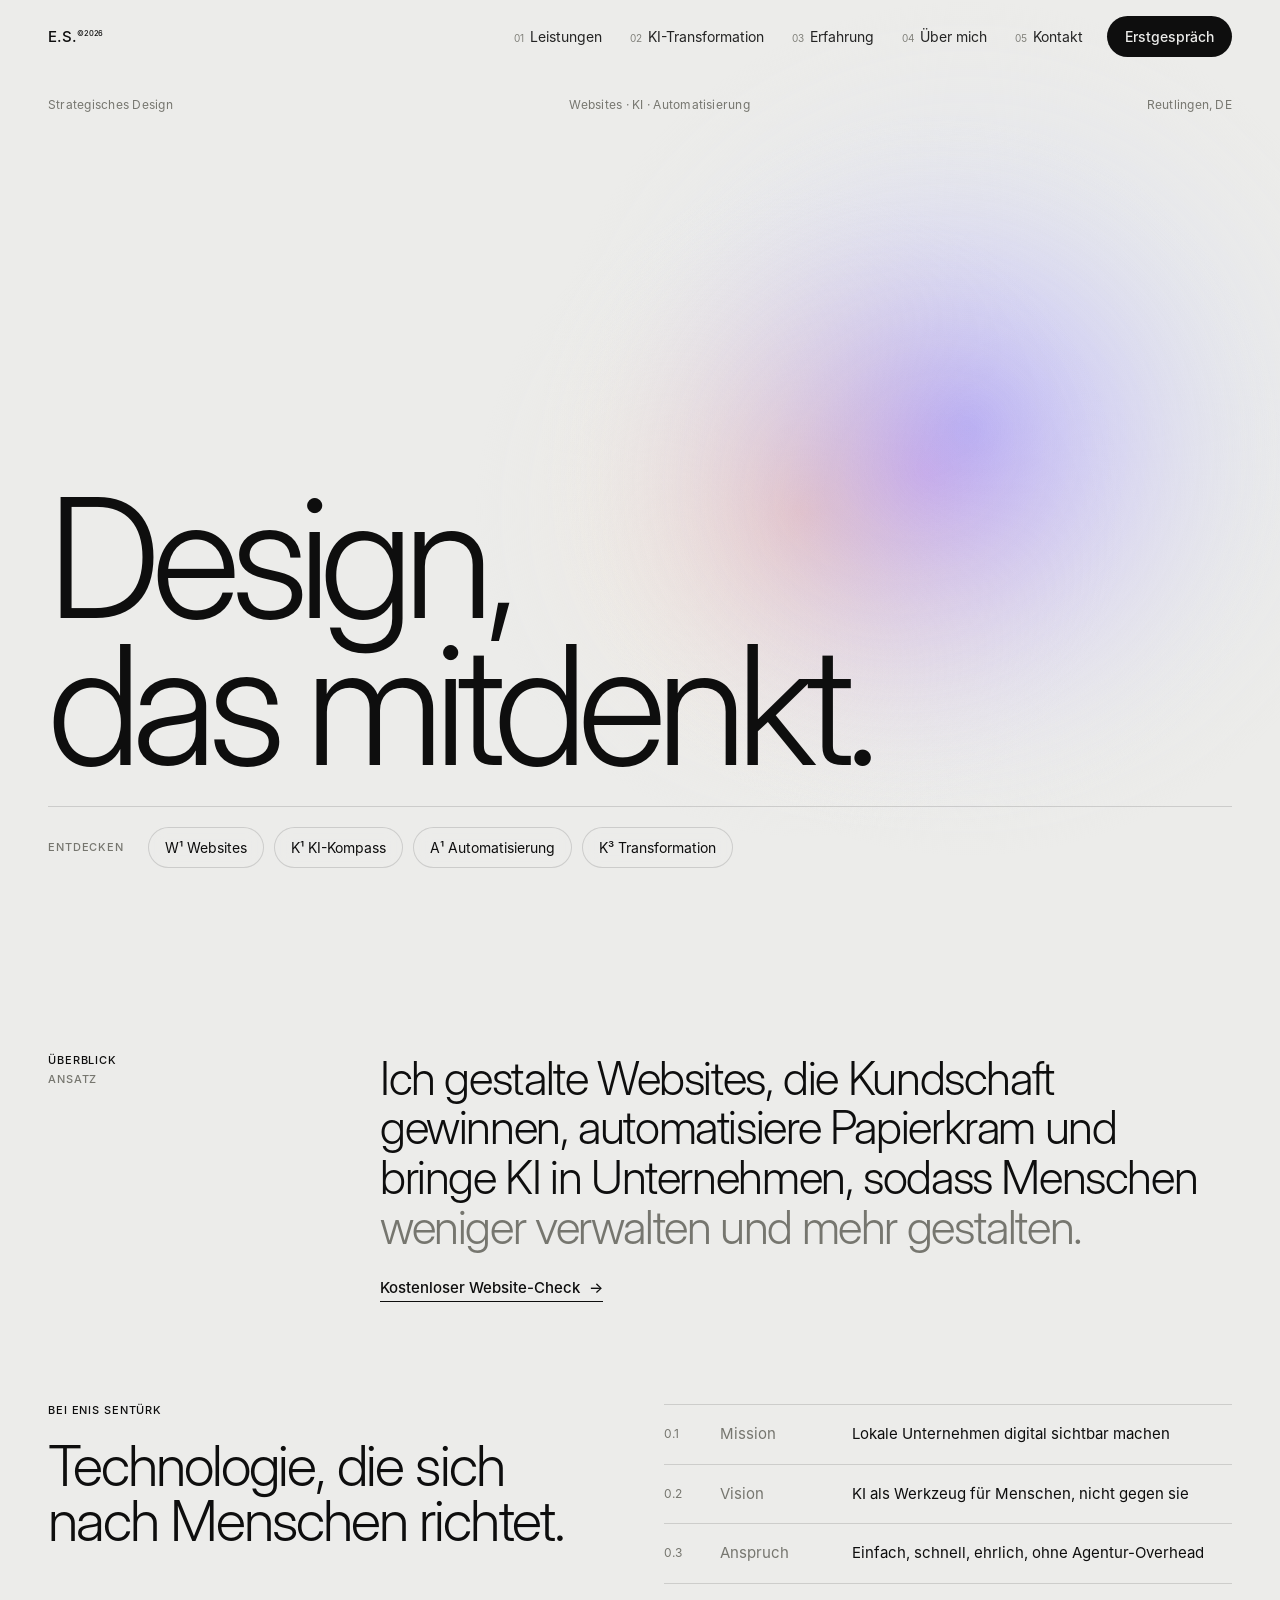
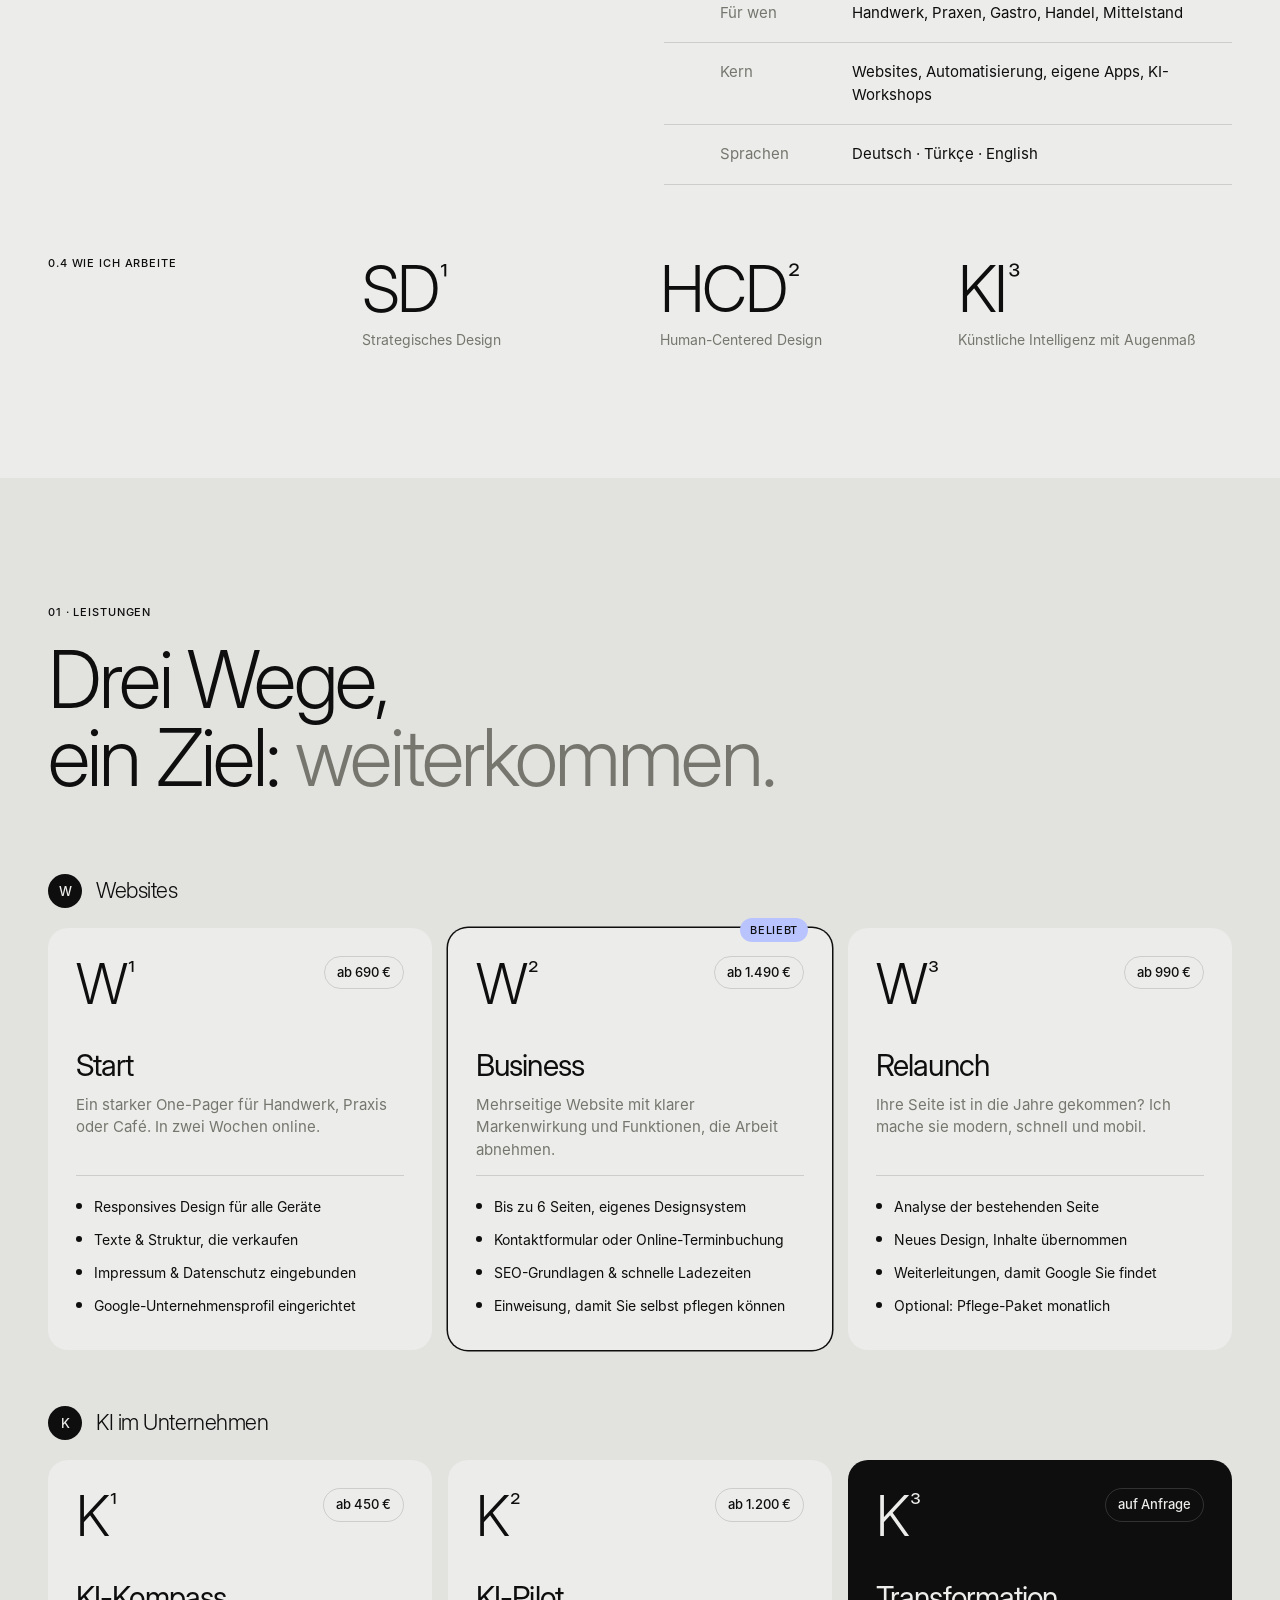
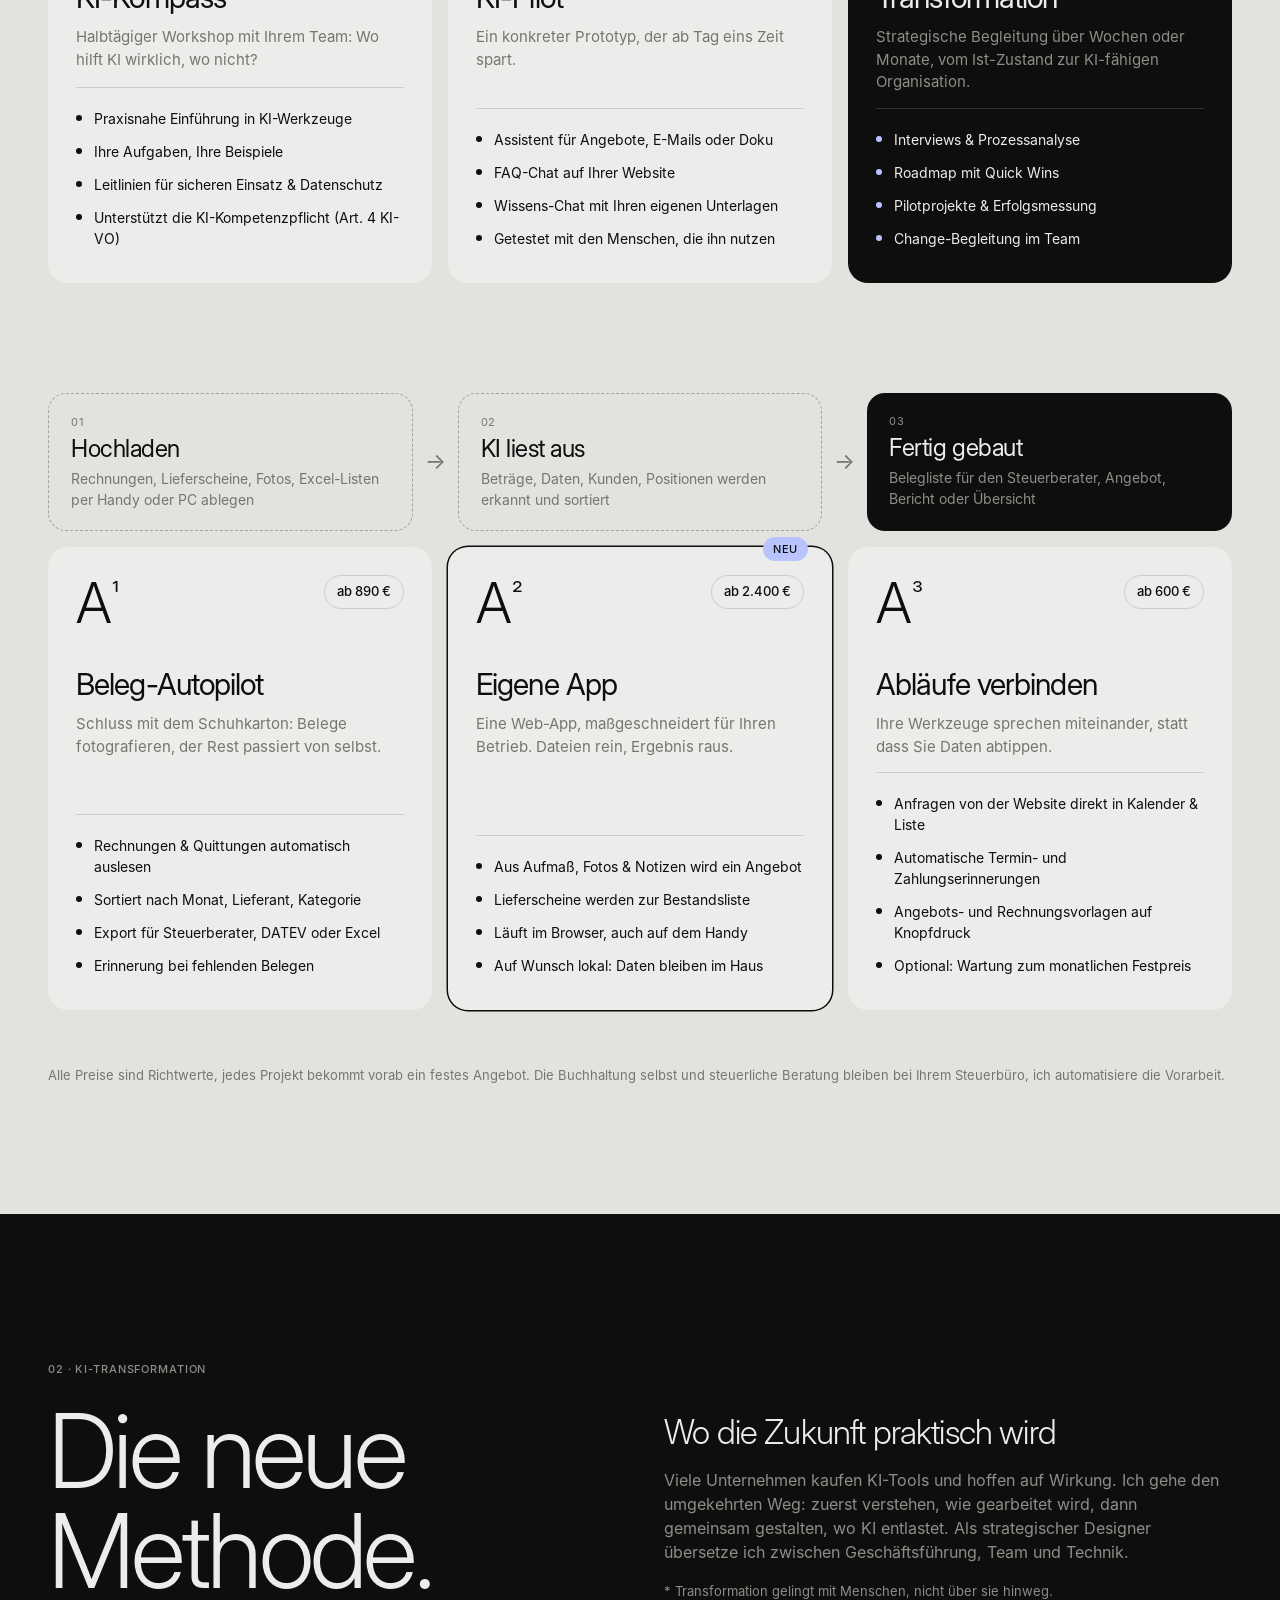
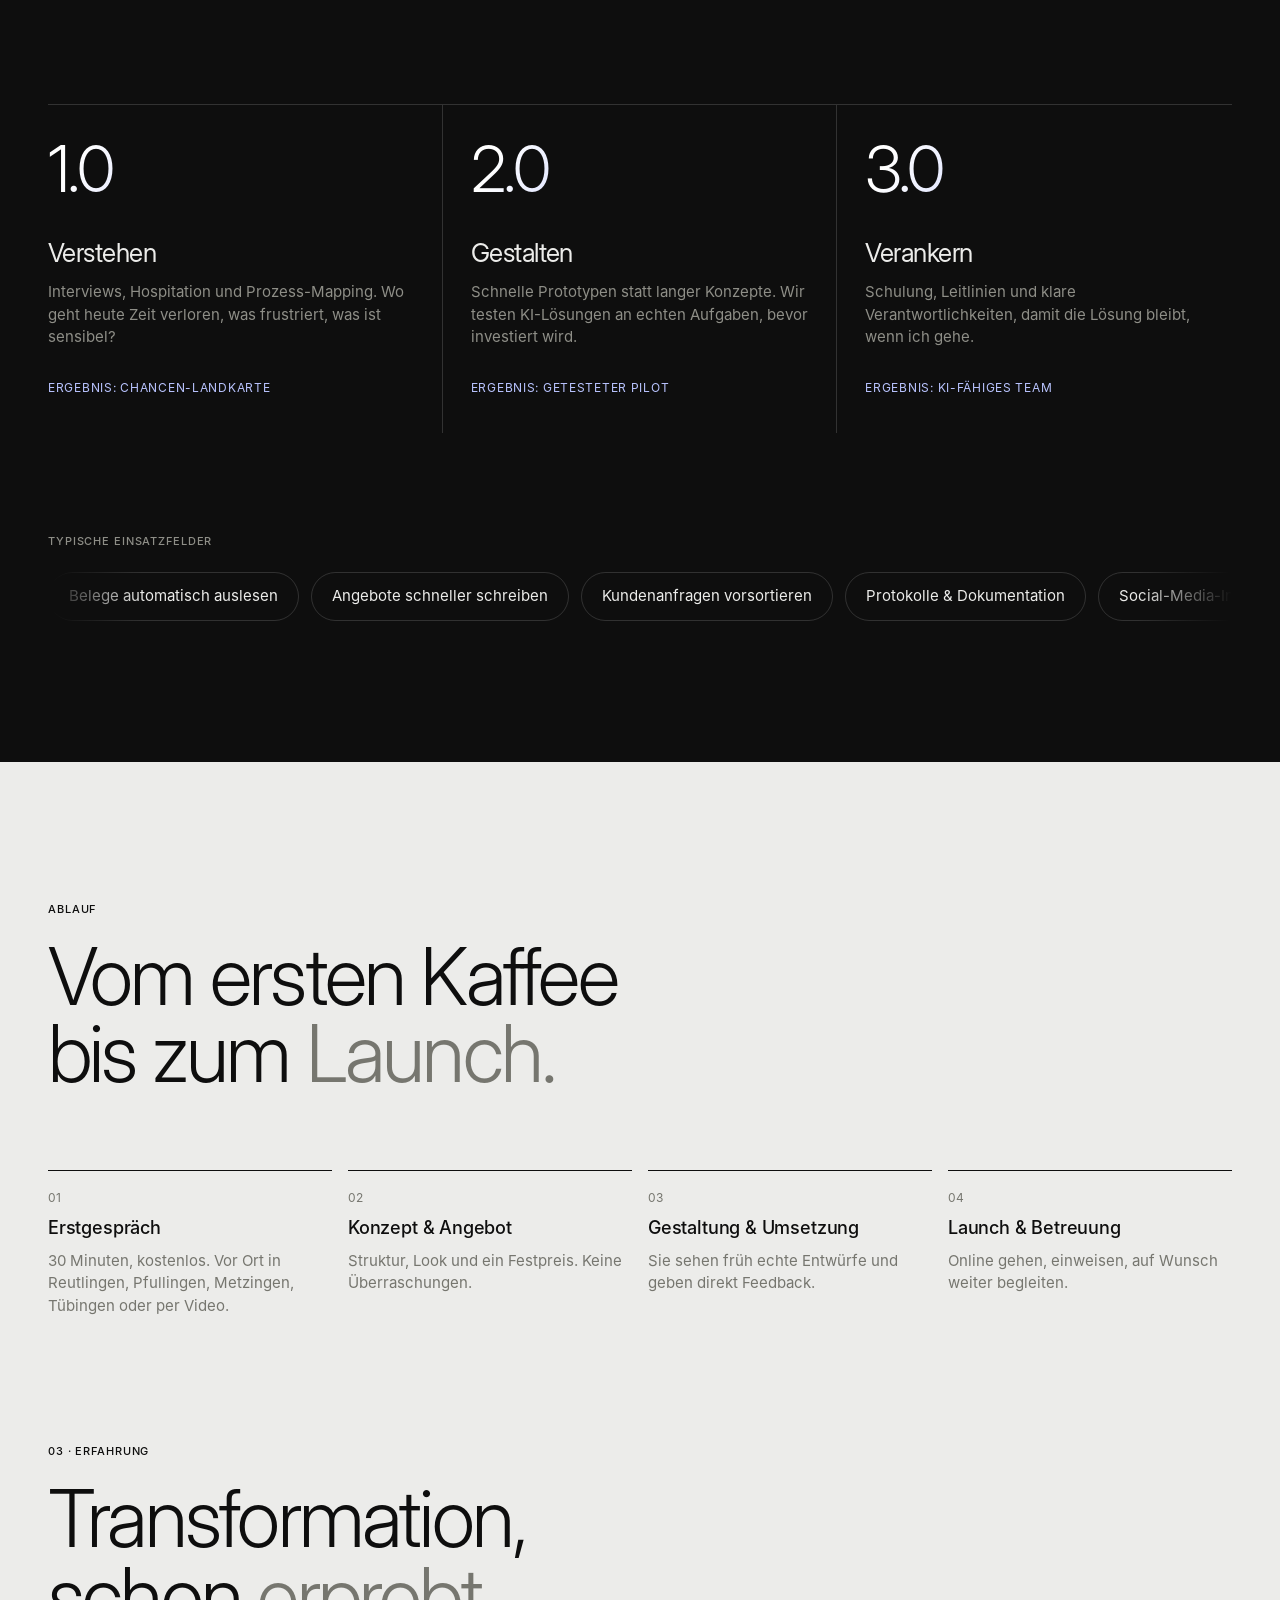
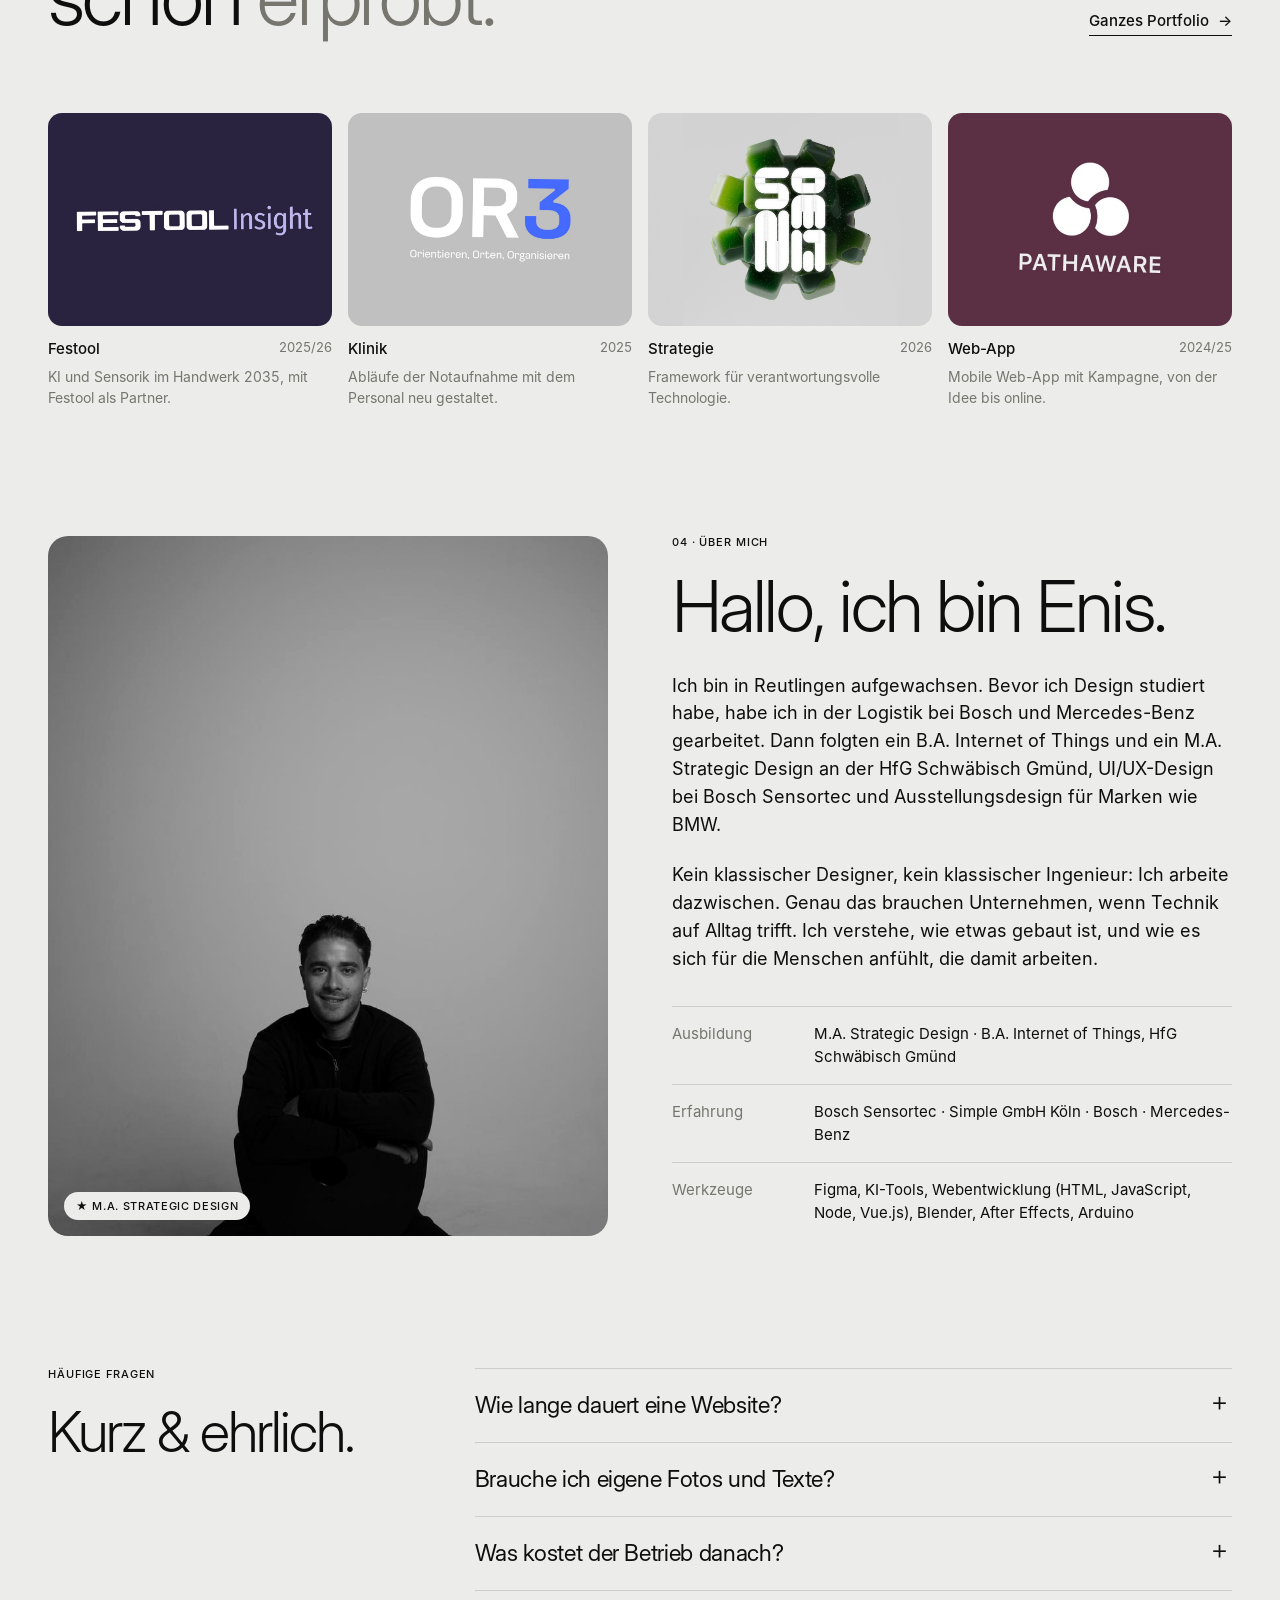
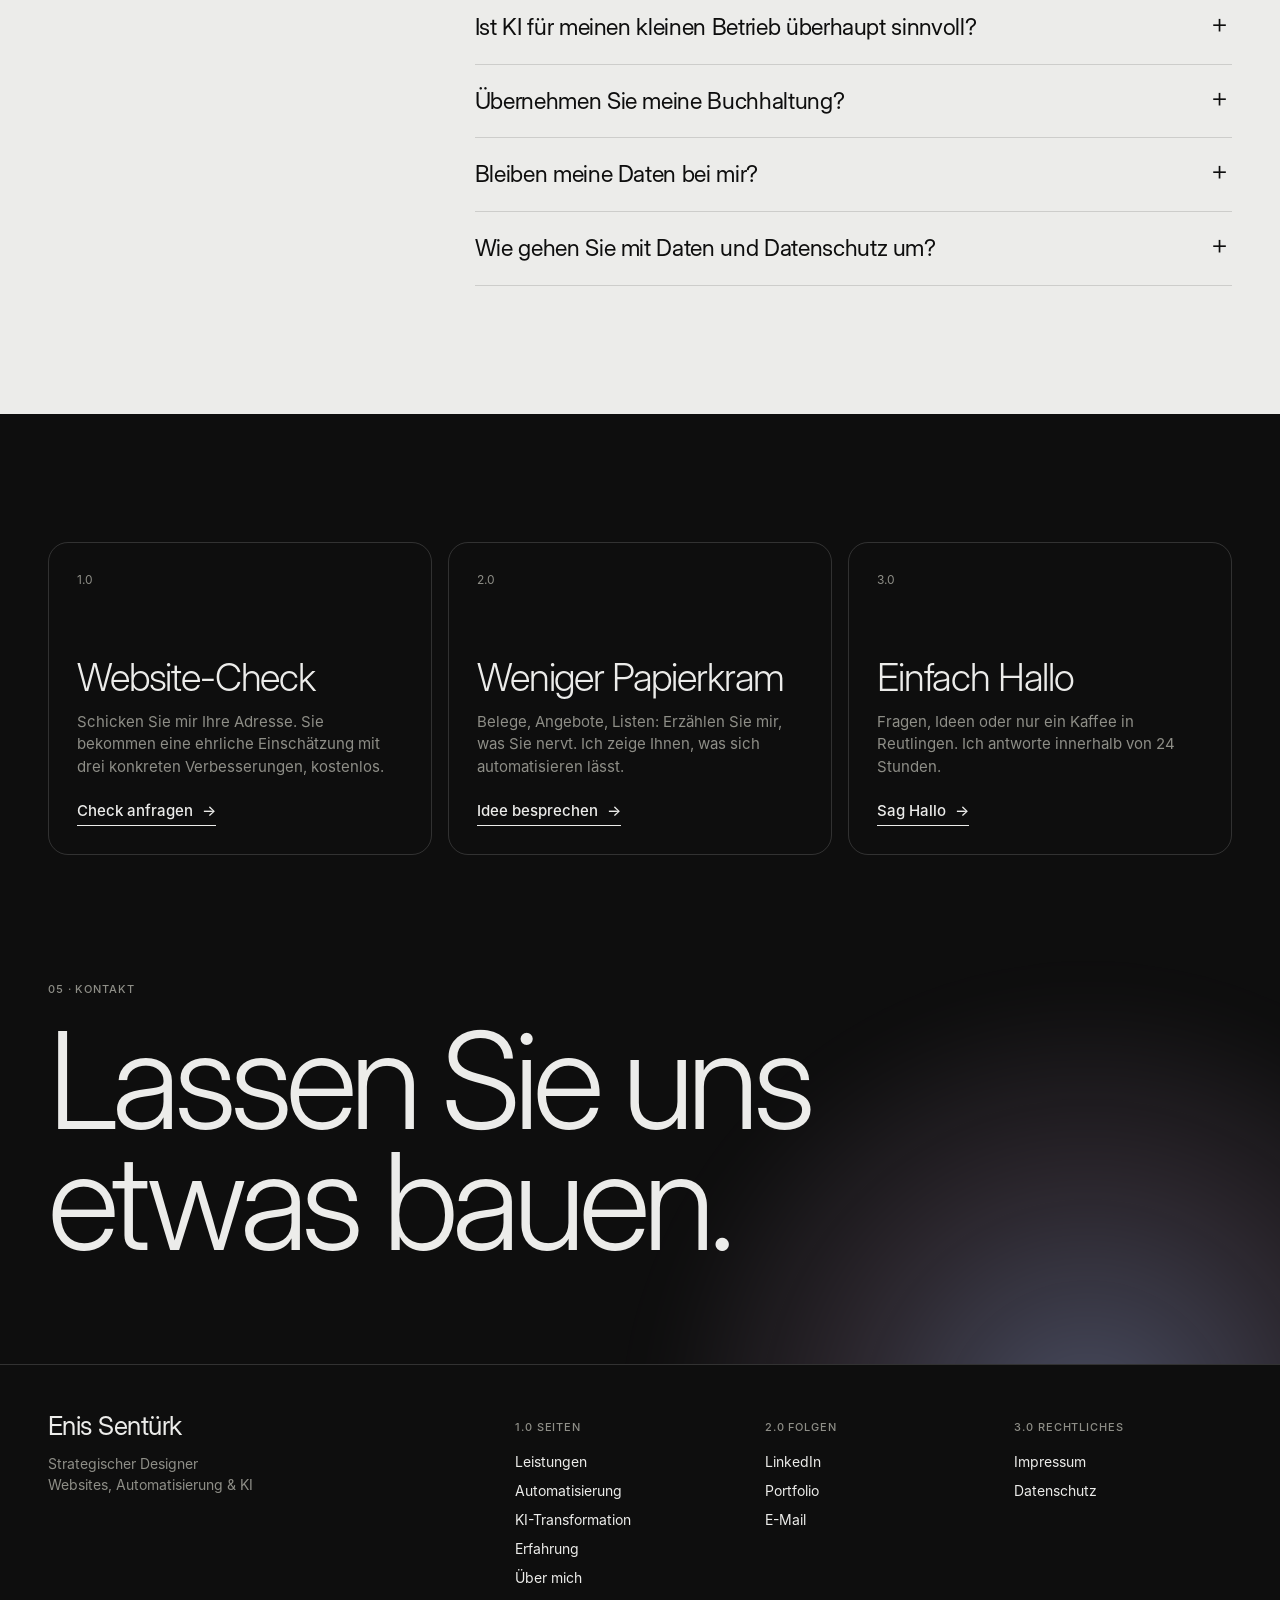
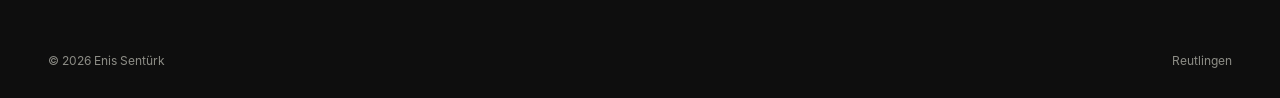
==== commit ecdd6826: "Feinschliff: Vorschaubild, SEO-Daten, Sitemap, Kontaktkarte Automatisierung Co-Authored-By: Claude O" ====
--- a/index.html
+++ b/index.html
@@ -4,14 +4,22 @@
 <meta charset="utf-8">
 <meta name="viewport" content="width=device-width, initial-scale=1, viewport-fit=cover">
 <title>Enis Sentürk – Websites, Automatisierung & KI aus Reutlingen</title>
-<meta name="description" content="Strategischer Designer aus Reutlingen. Zeitgemäße Websites für lokale Unternehmen und KI-Transformation, die bei Menschen beginnt.">
-<meta property="og:title" content="Enis Sentürk – Websites & KI-Transformation">
-<meta property="og:description" content="Zeitgemäße Websites und KI, die im Alltag wirklich hilft. Strategisches Design aus Reutlingen.">
+<meta name="description" content="Strategischer Designer aus Reutlingen: zeitgemäße Websites, Automatisierung von Papierkram, eigene Apps und KI-Workshops für lokale Betriebe.">
+<link rel="canonical" href="https://enoveqz.github.io/Transformation/">
+<meta property="og:title" content="Enis Sentürk – Websites, Automatisierung & KI">
+<meta property="og:description" content="Zeitgemäße Websites, weniger Papierkram und KI, die im Alltag wirklich hilft. Strategisches Design aus Reutlingen.">
+<meta property="og:url" content="https://enoveqz.github.io/Transformation/">
+<meta name="twitter:card" content="summary_large_image">
 <meta property="og:type" content="website">
-<meta property="og:image" content="assets/img/og.png">
+<meta property="og:image" content="https://enoveqz.github.io/Transformation/assets/img/og.png">
+<meta property="og:image:width" content="1200">
+<meta property="og:image:height" content="630">
 <meta name="theme-color" content="#ECECEA">
 <link rel="icon" href="data:image/svg+xml,%3Csvg xmlns='http://www.w3.org/2000/svg' viewBox='0 0 64 64'%3E%3Ccircle cx='32' cy='32' r='30' fill='%230E0E0E'/%3E%3Ccircle cx='32' cy='32' r='11' fill='%23ECECEA'/%3E%3C/svg%3E">
 <link rel="stylesheet" href="assets/style.css">
+<script type="application/ld+json">
+{"@context":"https://schema.org","@type":"ProfessionalService","name":"Enis Sentürk – Websites, Automatisierung & KI","url":"https://enoveqz.github.io/Transformation/","image":"https://enoveqz.github.io/Transformation/assets/img/og.png","email":"enissentuerk@hotmail.de","founder":{"@type":"Person","name":"Enis Sentürk","jobTitle":"Strategischer Designer"},"address":{"@type":"PostalAddress","addressLocality":"Reutlingen","postalCode":"72762","addressCountry":"DE"},"areaServed":["Reutlingen","Pfullingen","Metzingen","Tübingen"],"knowsLanguage":["de","tr","en"],"priceRange":"€€"}
+</script>
 </head>
 <body>
 
@@ -237,7 +245,7 @@
     <h2>Vom ersten Kaffee<br>bis zum <em>Launch.</em></h2>
   </div>
   <ol class="steps">
-    <li class="reveal"><span>01</span><h4>Erstgespräch</h4><p>30 Minuten, kostenlos. Vor Ort in Reutlingen und Umgebung oder per Video.</p></li>
+    <li class="reveal"><span>01</span><h4>Erstgespräch</h4><p>30 Minuten, kostenlos. Vor Ort in Reutlingen, Pfullingen, Metzingen, Tübingen oder per Video.</p></li>
     <li class="reveal"><span>02</span><h4>Konzept & Angebot</h4><p>Struktur, Look und ein Festpreis. Keine Überraschungen.</p></li>
     <li class="reveal"><span>03</span><h4>Gestaltung & Umsetzung</h4><p>Sie sehen früh echte Entwürfe und geben direkt Feedback.</p></li>
     <li class="reveal"><span>04</span><h4>Launch & Betreuung</h4><p>Online gehen, einweisen, auf Wunsch weiter begleiten.</p></li>
@@ -290,7 +298,7 @@
     <dl class="about__rows reveal">
       <div><dt>Ausbildung</dt><dd>M.A. Strategic Design · B.A. Internet of Things, HfG Schwäbisch Gmünd</dd></div>
       <div><dt>Erfahrung</dt><dd>Bosch Sensortec · Simple GmbH Köln · Bosch · Mercedes-Benz</dd></div>
-      <div><dt>Werkzeuge</dt><dd>Figma, KI-Tools, Blender, After Effects, Arduino, Webentwicklung</dd></div>
+      <div><dt>Werkzeuge</dt><dd>Figma, KI-Tools, Webentwicklung (HTML, JavaScript, Node, Vue.js), Blender, After Effects, Arduino</dd></div>
     </dl>
   </div>
 </section>
@@ -319,11 +327,11 @@
         <p>Schicken Sie mir Ihre Adresse. Sie bekommen eine ehrliche Einschätzung mit drei konkreten Verbesserungen, kostenlos.</p>
         <span class="link-arrow">Check anfragen</span>
       </a>
-      <a class="ccard reveal" href="mailto:enissentuerk@hotmail.de?subject=Anfrage%20KI-Kompass">
+      <a class="ccard reveal" href="mailto:enissentuerk@hotmail.de?subject=Anfrage%20Automatisierung%20%26%20KI">
         <span class="ccard__num">2.0</span>
-        <h3>KI im Team</h3>
-        <p>Sie wollen wissen, wo KI Ihnen Arbeit abnimmt? Lassen Sie uns einen Workshop-Termin finden.</p>
-        <span class="link-arrow">Workshop anfragen</span>
+        <h3>Weniger Papierkram</h3>
+        <p>Belege, Angebote, Listen: Erzählen Sie mir, was Sie nervt. Ich zeige Ihnen, was sich automatisieren lässt.</p>
+        <span class="link-arrow">Idee besprechen</span>
       </a>
       <a class="ccard reveal" href="mailto:enissentuerk@hotmail.de?subject=Hallo%20Enis">
         <span class="ccard__num">3.0</span>
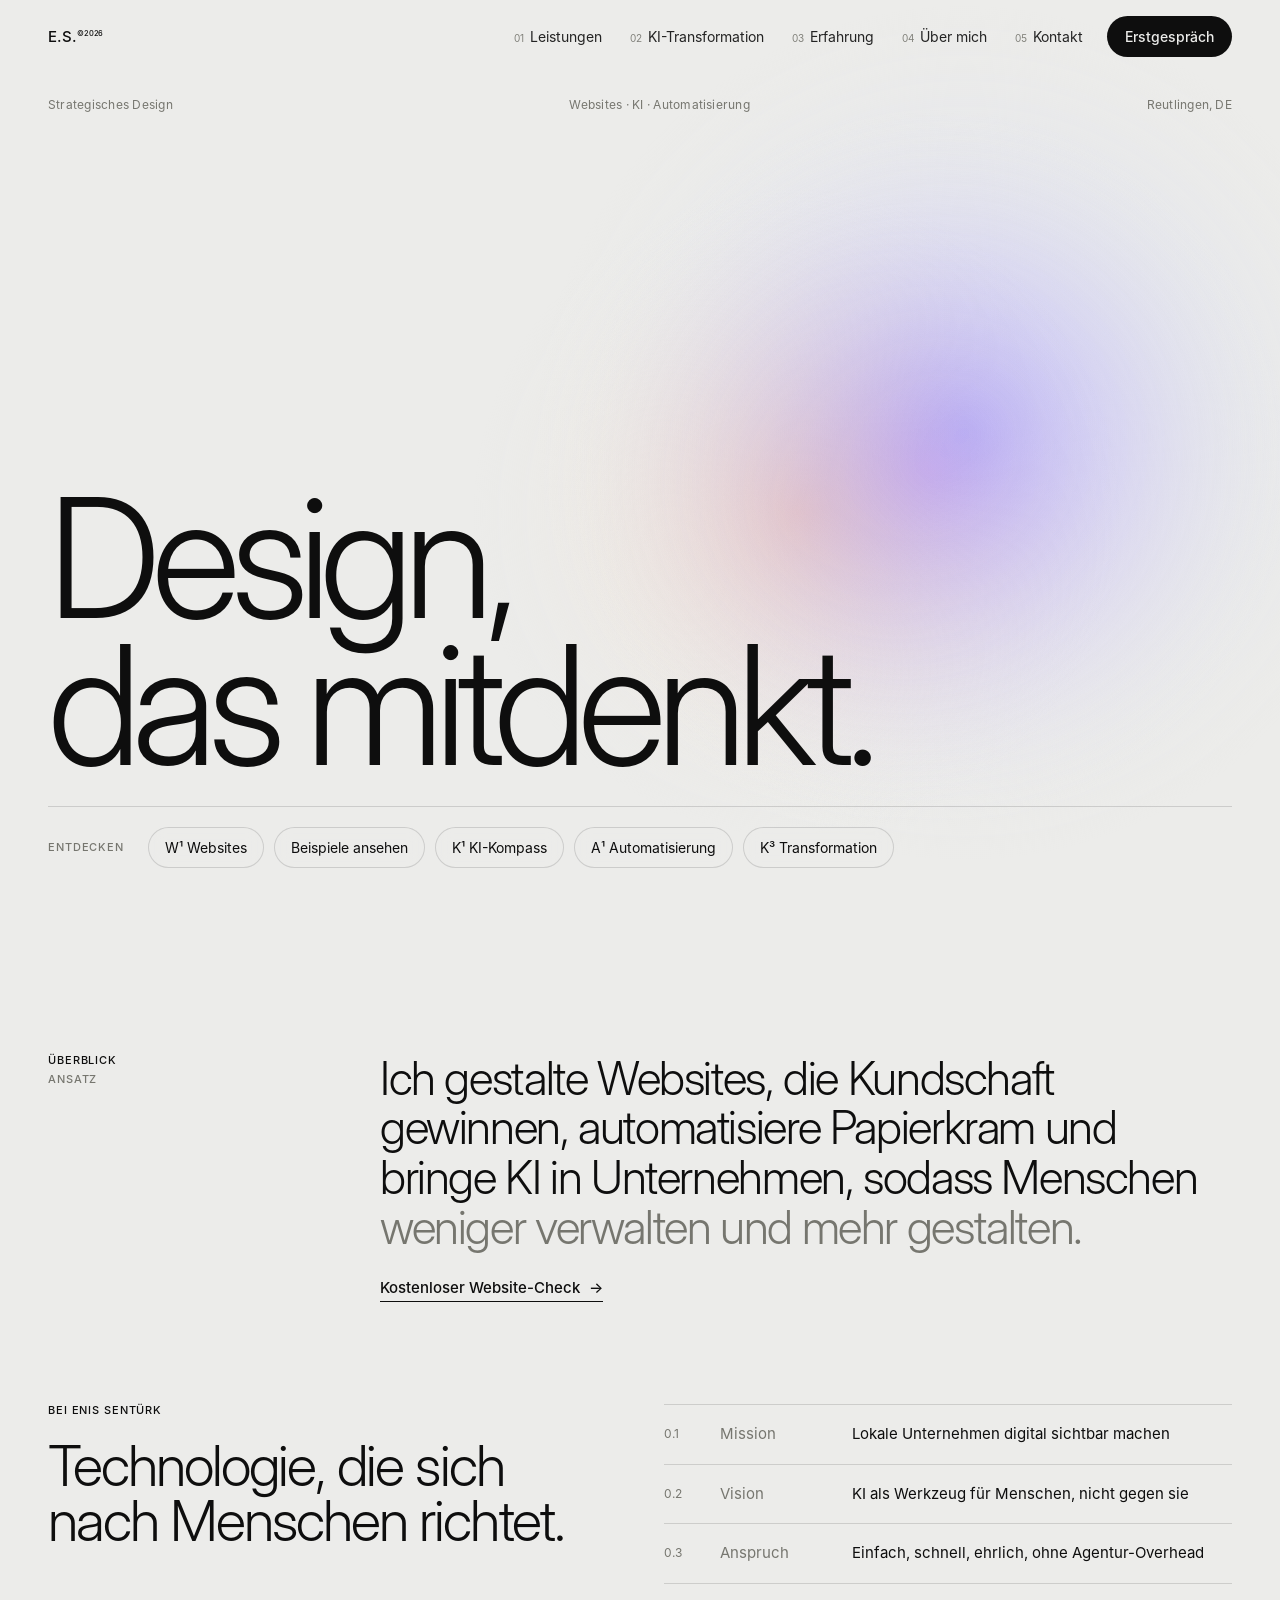
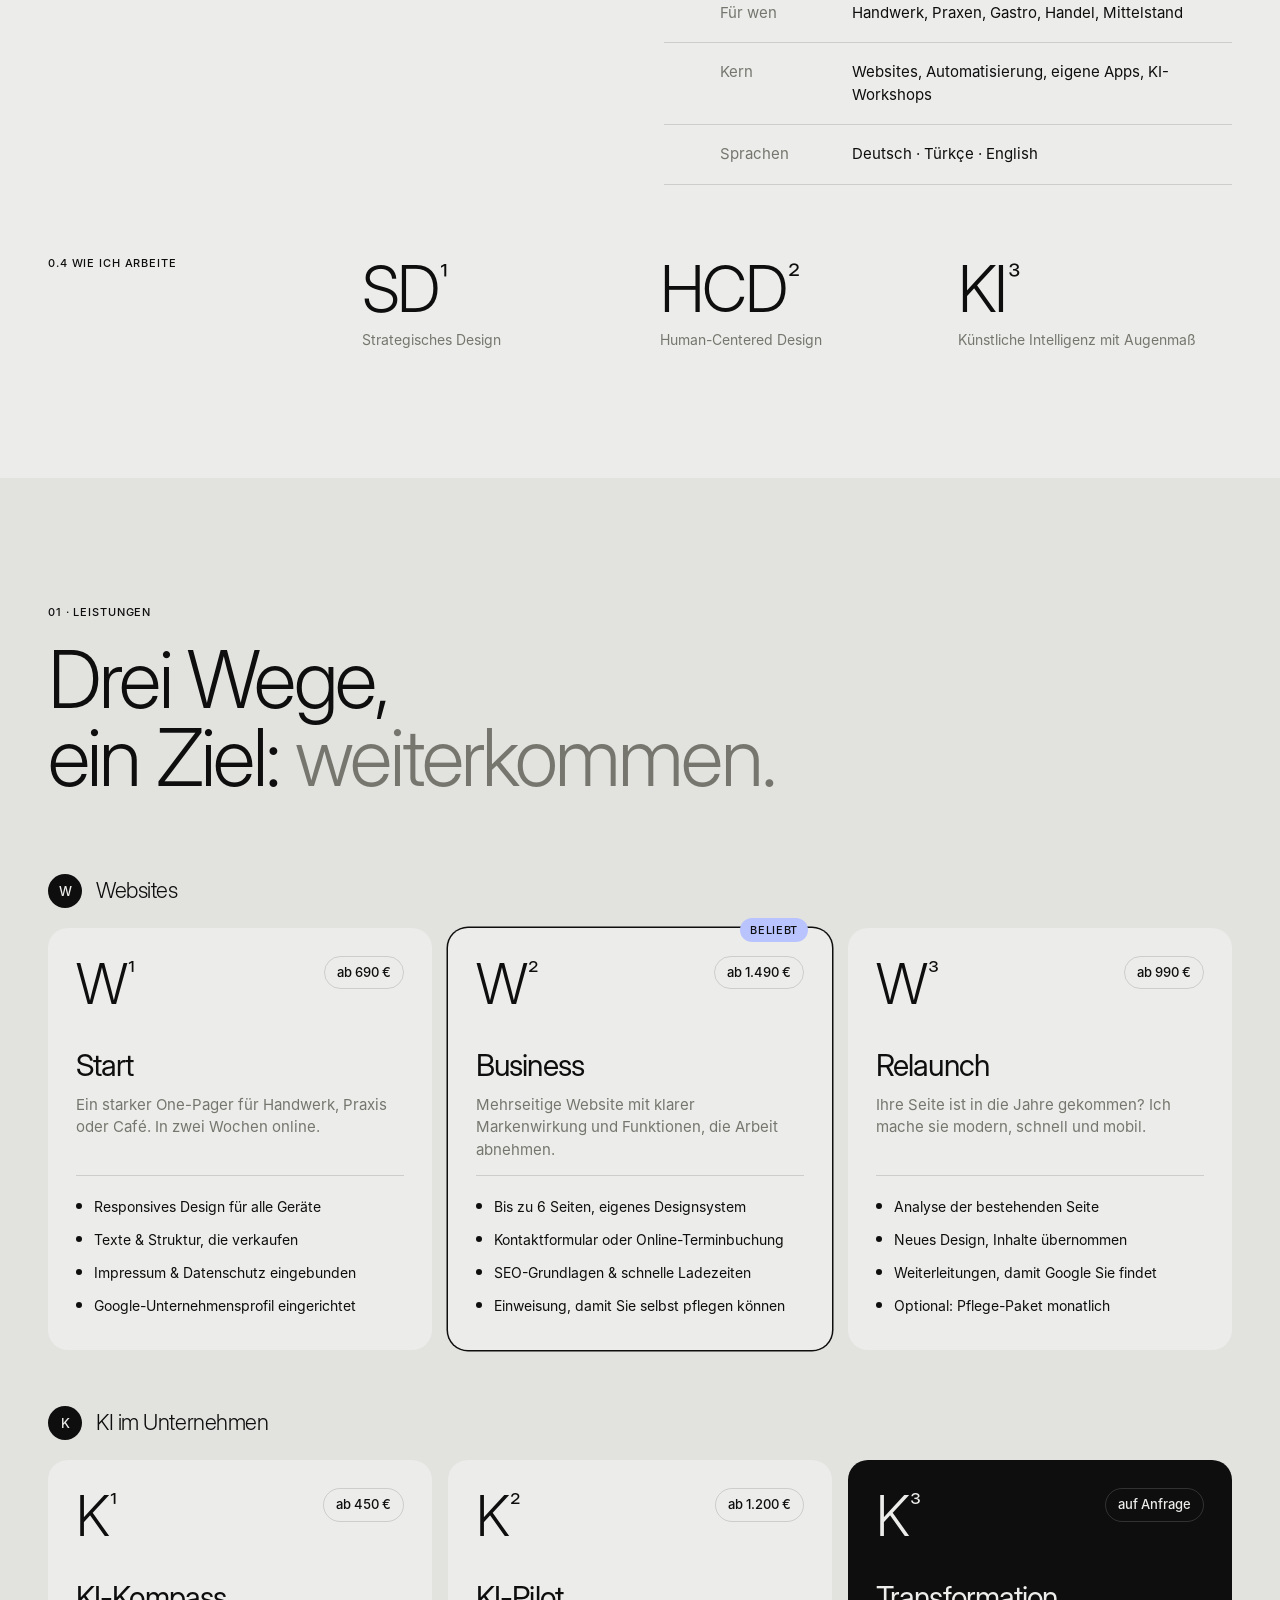
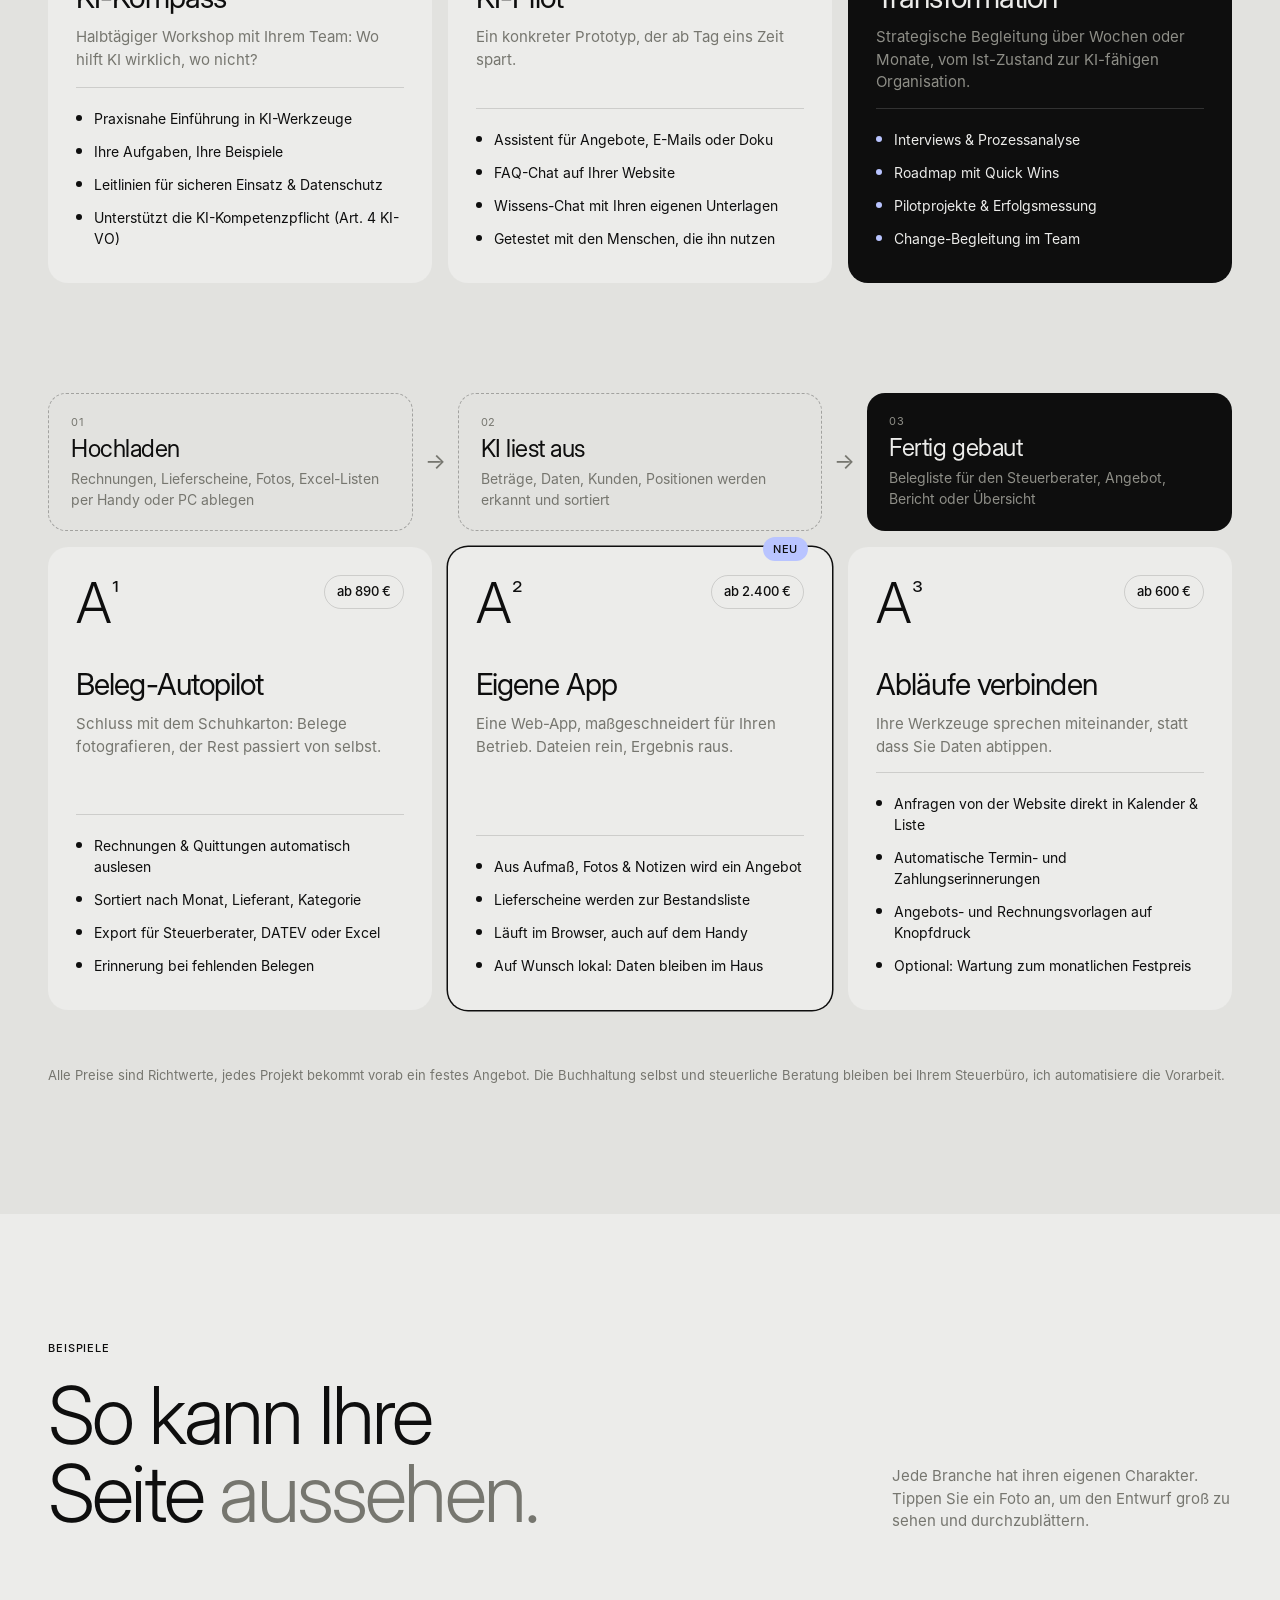
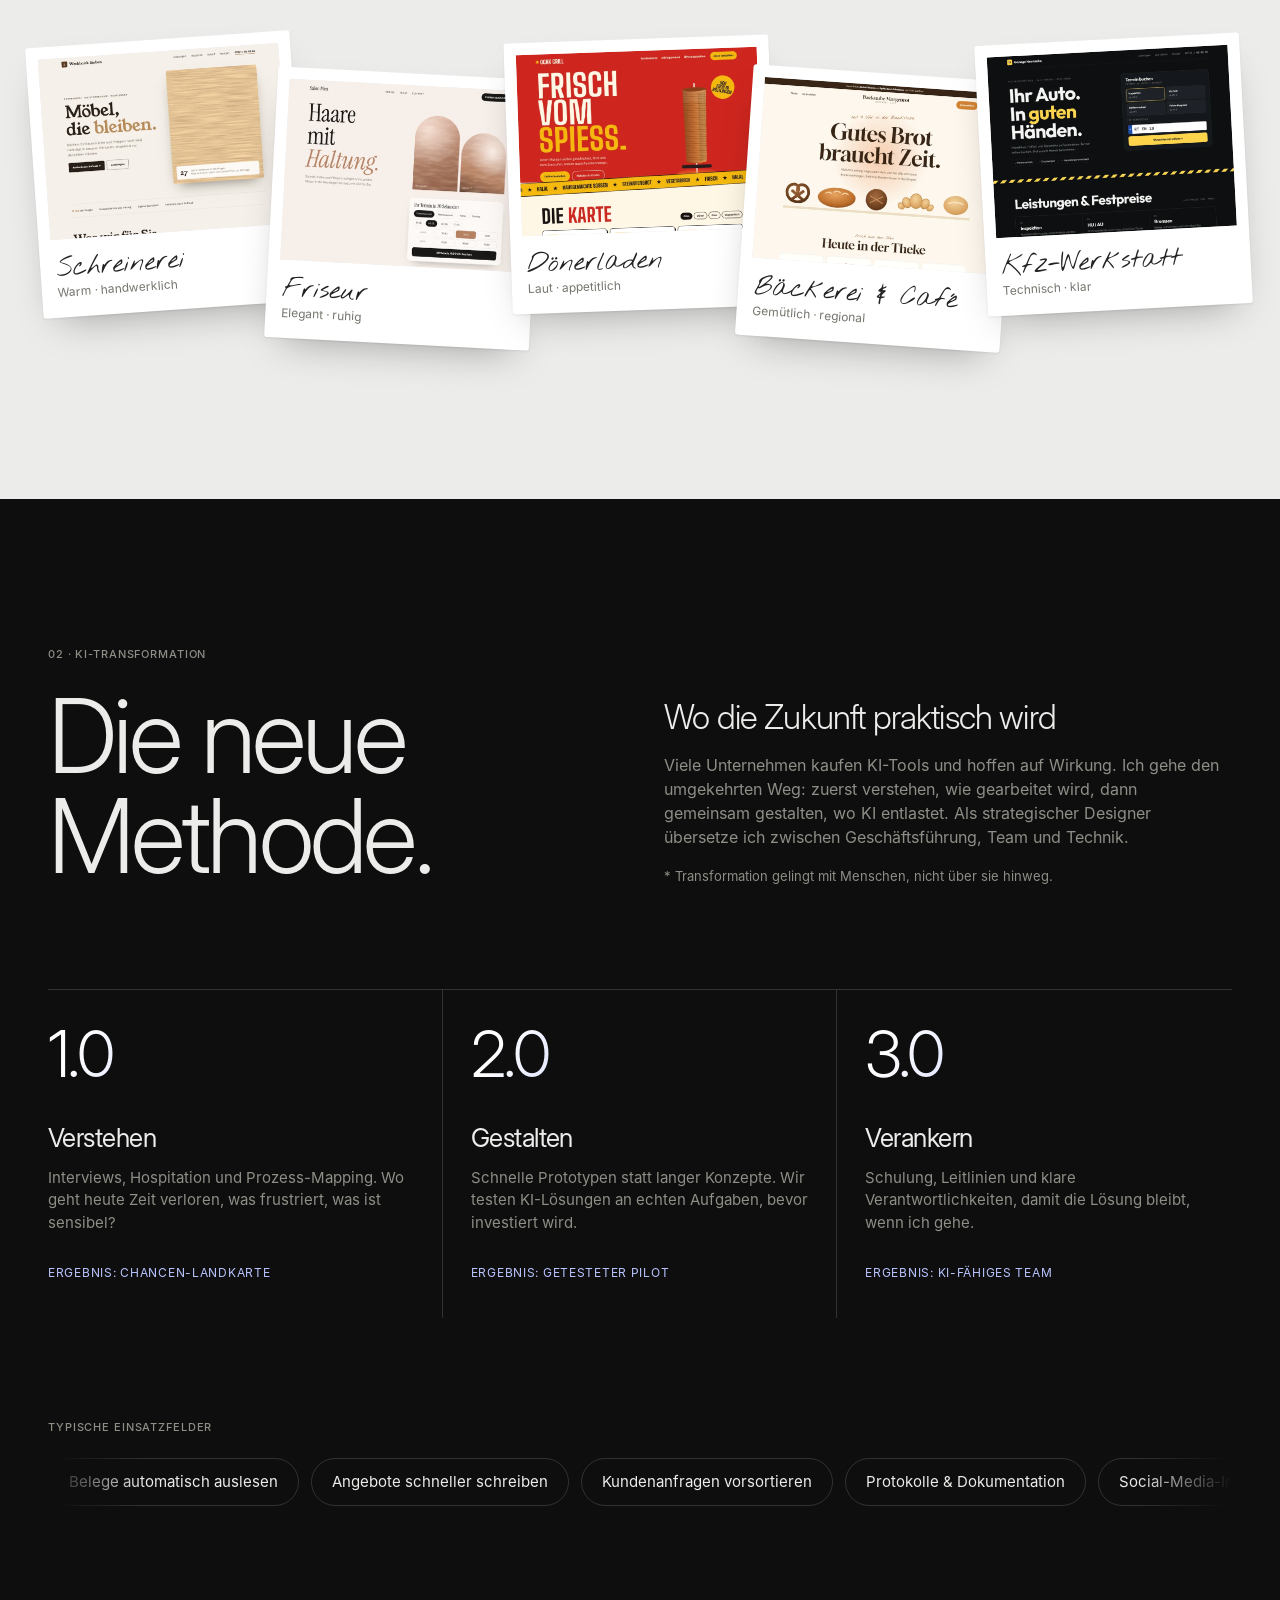
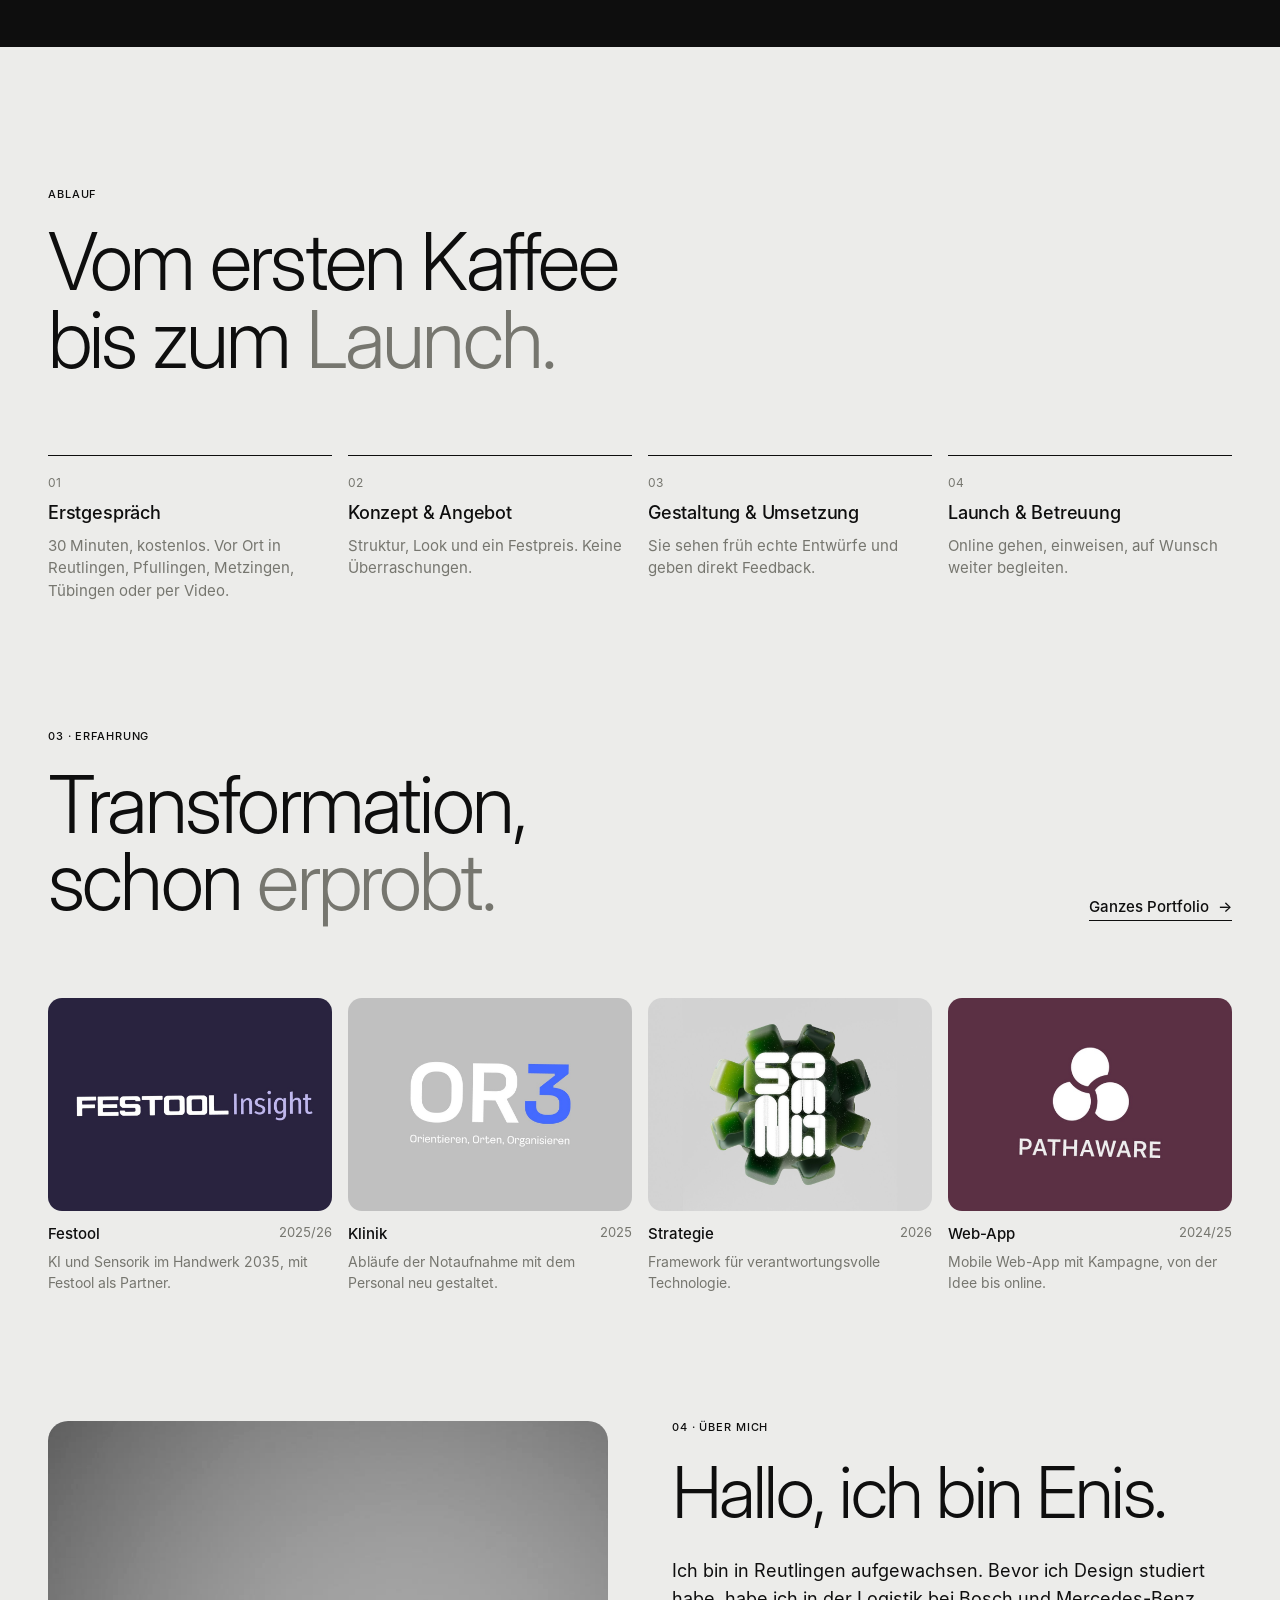
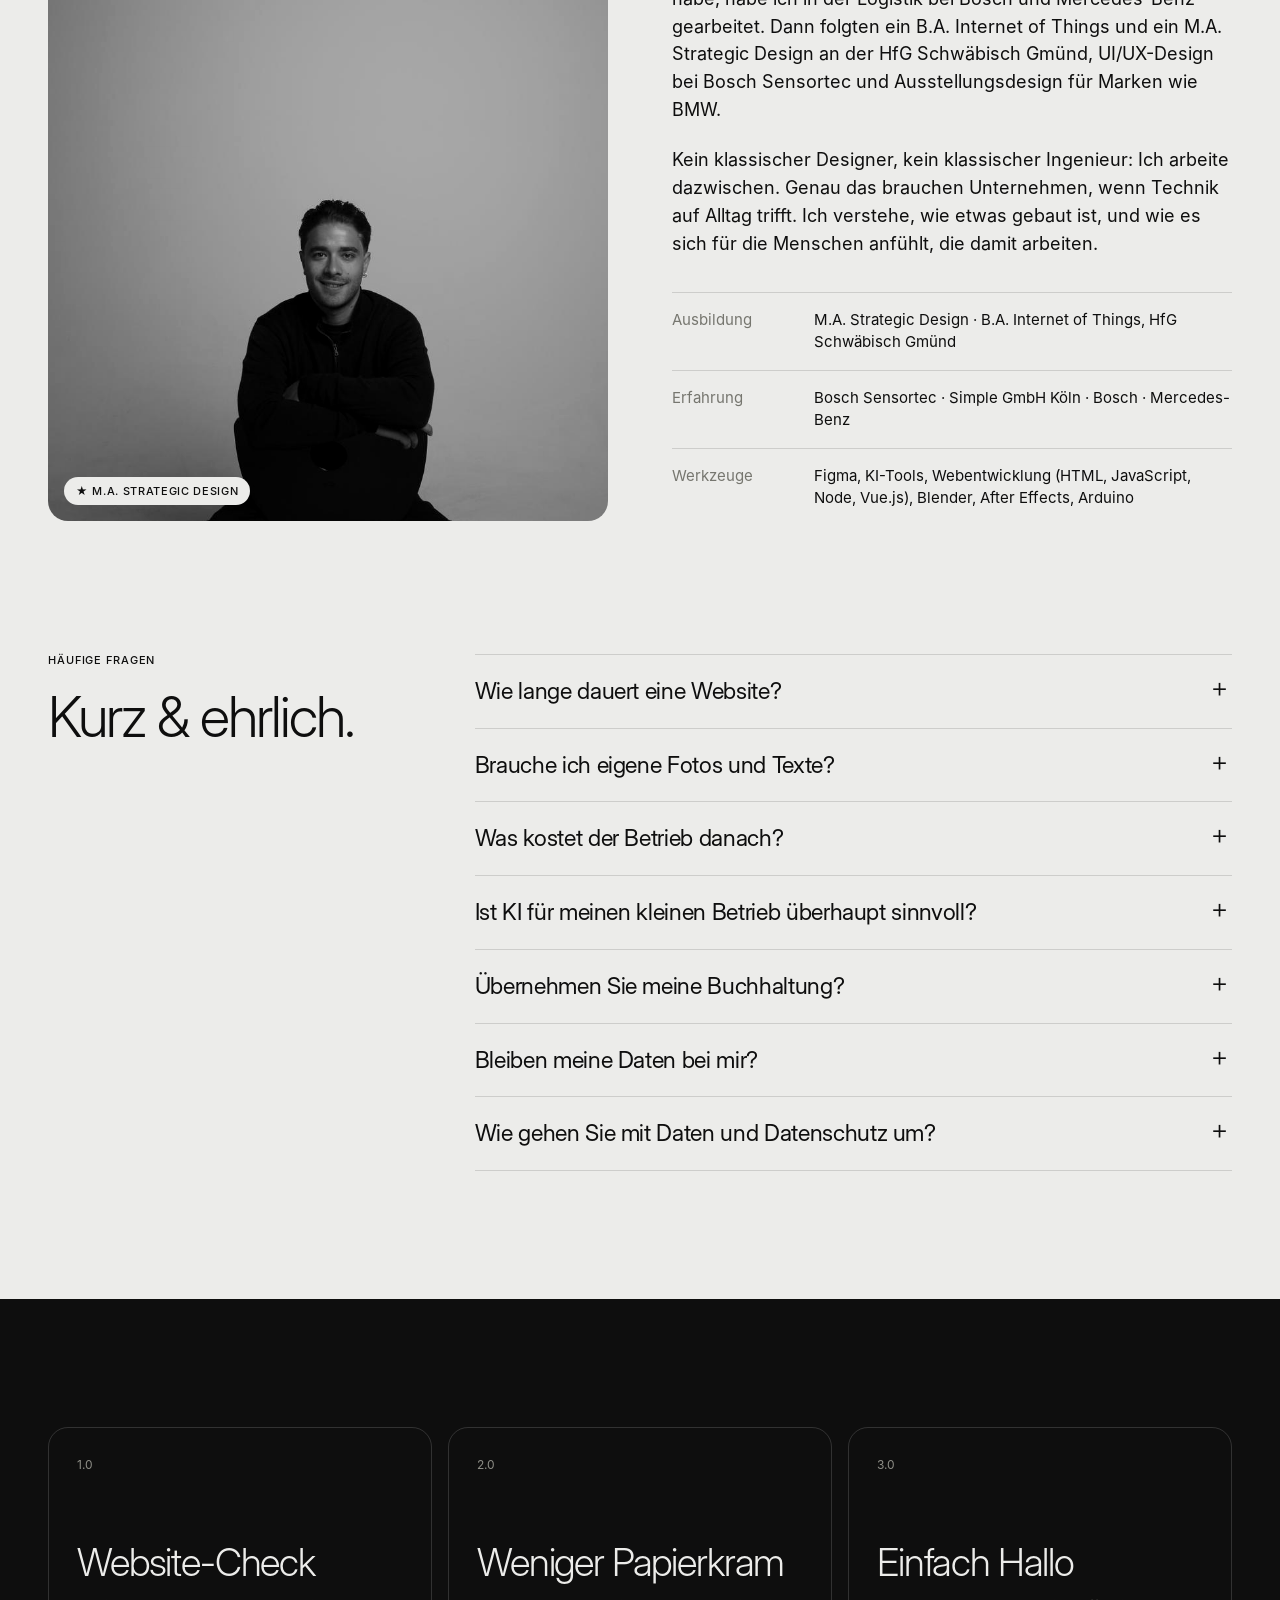
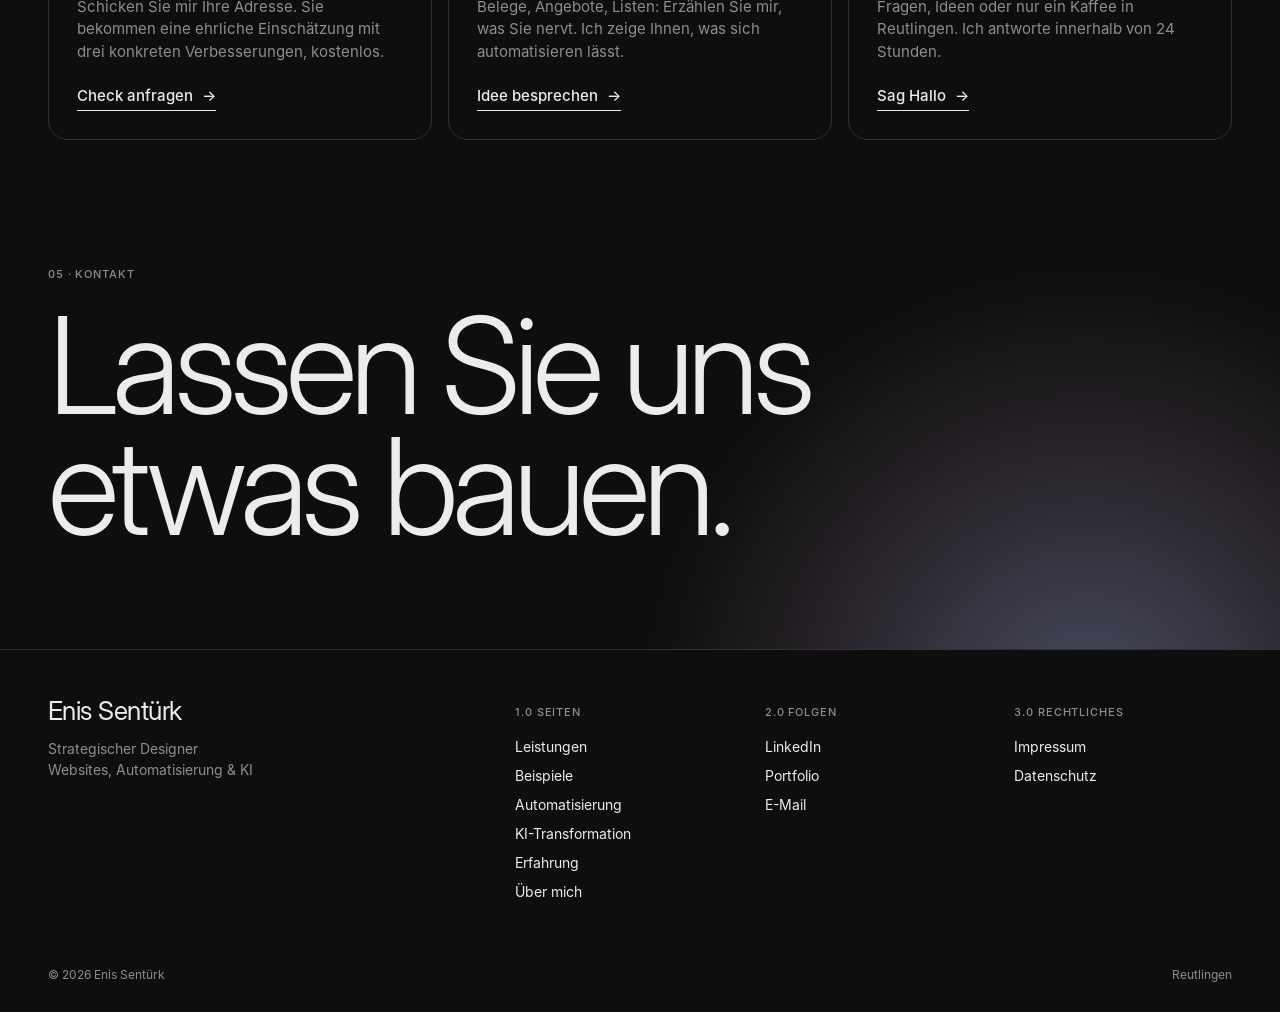
==== commit 381a8a51: "Beispiele: 5 Demo-Websites + Polaroid-Galerie mit Großansicht Schreinerei, Friseur, Dönerladen, Bäck" ====
--- a/index.html
+++ b/index.html
@@ -62,6 +62,7 @@
   <div class="hero__explore">
     <span class="label">Entdecken</span>
     <a class="chip" href="#leistungen">W¹ Websites</a>
+    <a class="chip" href="#beispiele">Beispiele ansehen</a>
     <a class="chip" href="#ki">K¹ KI-Kompass</a>
     <a class="chip" href="#automatisierung">A¹ Automatisierung</a>
     <a class="chip" href="#ki">K³ Transformation</a>
@@ -189,6 +190,59 @@
     <p class="fineprint reveal">Alle Preise sind Richtwerte, jedes Projekt bekommt vorab ein festes Angebot. Die Buchhaltung selbst und steuerliche Beratung bleiben bei Ihrem Steuerbüro, ich automatisiere die Vorarbeit.</p>
   </div>
 </section>
+
+<!-- ───────── Beispiele ───────── -->
+<section class="examples" id="beispiele">
+  <div class="wrap">
+    <div class="section-head section-head--row reveal">
+      <div><span class="label">Beispiele</span><h2>So kann Ihre<br>Seite <em>aussehen.</em></h2></div>
+      <p class="examples__hint">Jede Branche hat ihren eigenen Charakter. Tippen Sie ein Foto an, um den Entwurf groß zu sehen und durchzublättern.</p>
+    </div>
+  </div>
+  <ul class="polaroids reveal">
+      <li><button class="polaroid" data-i="0" style="--r:-4deg" aria-label="Beispiel Schreinerei groß ansehen">
+        <span class="polaroid__img"><img src="assets/img/demos/schreinerei-polaroid.webp" alt="Website-Entwurf für eine Schreinerei" width="800" height="600" loading="lazy"></span>
+        <span class="polaroid__cap">Schreinerei</span><span class="polaroid__meta">Warm · handwerklich</span>
+      </button></li>
+      <li><button class="polaroid" data-i="1" style="--r:3deg" aria-label="Beispiel Friseur groß ansehen">
+        <span class="polaroid__img"><img src="assets/img/demos/friseur-polaroid.webp" alt="Website-Entwurf für eine Friseur" width="800" height="600" loading="lazy"></span>
+        <span class="polaroid__cap">Friseur</span><span class="polaroid__meta">Elegant · ruhig</span>
+      </button></li>
+      <li><button class="polaroid" data-i="2" style="--r:-2deg" aria-label="Beispiel Dönerladen groß ansehen">
+        <span class="polaroid__img"><img src="assets/img/demos/doener-polaroid.webp" alt="Website-Entwurf für eine Dönerladen" width="800" height="600" loading="lazy"></span>
+        <span class="polaroid__cap">Dönerladen</span><span class="polaroid__meta">Laut · appetitlich</span>
+      </button></li>
+      <li><button class="polaroid" data-i="3" style="--r:4deg" aria-label="Beispiel Bäckerei & Café groß ansehen">
+        <span class="polaroid__img"><img src="assets/img/demos/baeckerei-polaroid.webp" alt="Website-Entwurf für eine Bäckerei & Café" width="800" height="600" loading="lazy"></span>
+        <span class="polaroid__cap">Bäckerei & Café</span><span class="polaroid__meta">Gemütlich · regional</span>
+      </button></li>
+      <li><button class="polaroid" data-i="4" style="--r:-3deg" aria-label="Beispiel Kfz-Werkstatt groß ansehen">
+        <span class="polaroid__img"><img src="assets/img/demos/werkstatt-polaroid.webp" alt="Website-Entwurf für eine Kfz-Werkstatt" width="800" height="600" loading="lazy"></span>
+        <span class="polaroid__cap">Kfz-Werkstatt</span><span class="polaroid__meta">Technisch · klar</span>
+      </button></li>
+  </ul>
+</section>
+
+<dialog class="lightbox" aria-label="Beispiel-Entwurf">
+  <div class="lightbox__bar">
+    <div class="lightbox__title"><span class="label label--light" id="lb-count">1 / 5</span><h3 id="lb-title">Schreinerei</h3></div>
+    <div class="lightbox__view" role="group" aria-label="Ansicht"><button class="on" data-v="both">Beide</button><button data-v="desktop">Desktop</button><button data-v="mobil">Handy</button></div>
+    <button class="lightbox__close" aria-label="Schließen">✕</button>
+  </div>
+  <div class="lightbox__stage" data-view="both">
+    <div class="browser"><div class="browser__top"><i></i><i></i><i></i><span id="lb-url">werkbank-sieben.de</span></div><div class="browser__scroll"><img id="lb-desk" alt=""></div></div>
+    <div class="phone"><div class="phone__scroll"><img id="lb-mob" alt=""></div></div>
+  </div>
+  <div class="lightbox__foot">
+    <p id="lb-text"></p>
+    <ul id="lb-feat" class="lightbox__feat"></ul>
+    <div class="lightbox__nav">
+      <button class="lb-prev" aria-label="Vorheriges Beispiel">←</button>
+      <a id="lb-live" class="lightbox__live" href="#" target="_blank" rel="noopener">Live-Demo öffnen ↗</a>
+      <button class="lb-next" aria-label="Nächstes Beispiel">→</button>
+    </div>
+  </div>
+</dialog>
 
 <!-- ───────── 02 KI-Transformation ───────── -->
 <section class="method" id="ki">
@@ -357,7 +411,7 @@
     </div>
     <div>
       <span class="label label--light">1.0 Seiten</span>
-      <ul><li><a href="#leistungen">Leistungen</a></li><li><a href="#automatisierung">Automatisierung</a></li><li><a href="#ki">KI-Transformation</a></li><li><a href="#arbeiten">Erfahrung</a></li><li><a href="#ueber">Über mich</a></li></ul>
+      <ul><li><a href="#leistungen">Leistungen</a></li><li><a href="#beispiele">Beispiele</a></li><li><a href="#automatisierung">Automatisierung</a></li><li><a href="#ki">KI-Transformation</a></li><li><a href="#arbeiten">Erfahrung</a></li><li><a href="#ueber">Über mich</a></li></ul>
     </div>
     <div>
       <span class="label label--light">2.0 Folgen</span>
--- a/assets/style.css
+++ b/assets/style.css
@@ -271,3 +271,79 @@
   .reveal{opacity:1;transform:none;transition:none}
   .ticker__track{animation:none;flex-wrap:wrap;width:auto}
 }
+
+/* ───────── Beispiele: Polaroids ───────── */
+@font-face{font-family:"Hand";src:url(../demos/fonts/NothingYouCouldDo-Regular.woff) format("woff");font-display:swap}
+.examples{padding:clamp(80px,10vw,150px) 0 clamp(70px,9vw,130px);overflow:hidden}
+.examples__hint{max-width:340px;color:var(--muted);font-size:15px}
+.polaroids{display:flex;justify-content:center;gap:0;padding:30px var(--gutter) 40px;max-width:1600px;margin:0 auto}
+.polaroids li{flex:0 1 300px;min-width:0;margin:0 -14px}
+.polaroid{all:unset;box-sizing:border-box;cursor:pointer;display:flex;flex-direction:column;width:100%;background:#fff;padding:12px 12px 0;border-radius:3px;box-shadow:0 1px 2px rgba(0,0,0,.08),0 18px 40px -18px rgba(0,0,0,.35);transform:rotate(var(--r));transition:transform .5s var(--ease),box-shadow .5s var(--ease);position:relative}
+.polaroids li:nth-child(even) .polaroid{margin-top:34px}
+.polaroid:hover,.polaroid:focus-visible{transform:rotate(0) translateY(-14px) scale(1.04);box-shadow:0 2px 4px rgba(0,0,0,.08),0 40px 70px -24px rgba(0,0,0,.45);z-index:5}
+.polaroid:focus-visible{outline:2px solid var(--ink);outline-offset:6px}
+.polaroid.is-active{transform:rotate(0) scale(1.08);z-index:6}
+.polaroid__img{display:block;aspect-ratio:4/3;overflow:hidden;background:#eee}
+.polaroid__img img{width:100%;height:100%;object-fit:cover;object-position:top;filter:saturate(.92) contrast(1.02)}
+.polaroid__cap{font:400 26px/1 "Hand",cursive;color:#222;padding:16px 4px 2px}
+.polaroid__meta{font-size:12px;color:var(--muted);padding:0 4px 16px}
+.polaroids li:hover ~ li .polaroid{transform:rotate(var(--r)) translateX(10px)}
+
+/* Lightbox */
+.lightbox{border:0;padding:0;margin:auto;max-width:none;width:min(1280px,calc(100vw - 32px));max-height:calc(100dvh - 32px);height:calc(100dvh - 32px);background:var(--dark);color:var(--light);border-radius:22px;display:none;flex-direction:column;overflow:hidden}
+.lightbox[open]{display:flex;animation:lbIn .45s var(--ease)}
+.lightbox::backdrop{background:rgba(10,10,10,.7);backdrop-filter:blur(6px)}
+@keyframes lbIn{from{opacity:0;transform:translateY(20px) scale(.98)}}
+.lightbox__bar{display:flex;align-items:center;gap:16px;padding:16px 20px;border-bottom:1px solid var(--line-light)}
+.lightbox__title{margin-right:auto;display:flex;flex-direction:column;gap:4px}
+.lightbox__title h3{font-size:28px;letter-spacing:-.02em}
+.lightbox__view{display:flex;background:var(--dark-2);border-radius:999px;padding:4px}
+.lightbox__view button,.lightbox__close,.lightbox__nav button{all:unset;cursor:pointer;box-sizing:border-box}
+.lightbox__view button{padding:7px 14px;border-radius:999px;font-size:13px;color:var(--light-muted)}
+.lightbox__view button.on{background:var(--light);color:var(--ink)}
+.lightbox__close{width:40px;height:40px;border-radius:50%;display:grid;place-items:center;border:1px solid var(--line-light)}
+.lightbox__close:hover{background:var(--dark-2)}
+.lightbox__stage{flex:1;min-height:0;display:flex;gap:24px;justify-content:center;align-items:stretch;padding:22px 24px;background:radial-gradient(80% 90% at 50% 100%,rgba(185,196,255,.12),transparent 70%)}
+.browser{flex:1 1 auto;max-width:980px;display:flex;flex-direction:column;border-radius:12px;overflow:hidden;background:#fff;box-shadow:0 30px 60px -30px rgba(0,0,0,.8)}
+.browser__top{display:flex;align-items:center;gap:6px;padding:10px 12px;background:#E9E9E6}
+.browser__top i{width:10px;height:10px;border-radius:50%;background:#C9C9C4}
+.browser__top span{margin-left:12px;flex:1;max-width:340px;background:#fff;border-radius:6px;padding:4px 10px;font-size:12px;color:#666}
+.browser__scroll,.phone__scroll{flex:1;overflow-y:auto;overscroll-behavior:contain;scrollbar-width:thin}
+.browser__scroll img,.phone__scroll img{width:100%;height:auto;display:block}
+.phone{flex:0 0 auto;width:min(270px,30%);align-self:center;height:100%;max-height:560px;border:10px solid #232325;border-radius:38px;overflow:hidden;display:flex;background:#fff;box-shadow:0 30px 60px -30px rgba(0,0,0,.8)}
+.lightbox__stage[data-view=desktop] .phone{display:none}
+.lightbox__stage[data-view=mobil] .browser{display:none}
+.lightbox__stage[data-view=mobil] .phone{width:300px;max-height:none}
+.lightbox__foot{display:grid;grid-template-columns:1.2fr 1fr auto;gap:16px 28px;align-items:center;padding:16px 20px 20px;border-top:1px solid var(--line-light)}
+.lightbox__foot p{color:var(--light-muted);font-size:15px}
+.lightbox__feat{display:flex;flex-wrap:wrap;gap:6px}
+.lightbox__feat li{font-size:12px;border:1px solid var(--line-light);border-radius:999px;padding:5px 10px}
+.lightbox__nav{display:flex;align-items:center;gap:8px}
+.lightbox__nav button{width:44px;height:44px;border-radius:50%;border:1px solid var(--line-light);display:grid;place-items:center;font-size:18px}
+.lightbox__nav button:hover{background:var(--dark-2)}
+.lightbox__live{background:var(--light);color:var(--ink);font-weight:500;font-size:14px;padding:12px 18px;border-radius:999px;white-space:nowrap}
+.lightbox__live:hover{background:var(--accent)}
+body.lb-open{overflow:hidden}
+
+@media (max-width:1080px){
+  .polaroids{justify-content:flex-start;overflow-x:auto;scroll-snap-type:x mandatory;padding:30px var(--gutter) 50px;scrollbar-width:none}
+  .polaroids::-webkit-scrollbar{display:none}
+  .polaroids li{flex:0 0 260px;margin:0 -6px;scroll-snap-align:center}
+  .lightbox__foot{grid-template-columns:1fr}
+}
+@media (max-width:760px){
+  .examples__hint{max-width:none}
+  .polaroids li{flex-basis:72vw}
+  .lightbox{width:100vw;height:100dvh;max-height:100dvh;border-radius:0}
+  .lightbox__view button[data-v=both]{display:none}
+  .lightbox__title h3{font-size:22px}
+  .lightbox__stage{padding:14px}
+  .lightbox__stage[data-view=both] .browser{display:none}
+  .lightbox__stage[data-view=both] .phone,.lightbox__stage[data-view=mobil] .phone{width:min(300px,100%);max-height:none}
+  .browser{max-width:100%}
+  .lightbox__foot{padding:12px 16px 16px;gap:10px}
+  .lightbox__foot p{font-size:14px}
+  .lightbox__feat{display:none}
+  .lightbox__nav{justify-content:space-between}
+}
+@media (prefers-reduced-motion:reduce){.polaroid,.lightbox[open]{transition:none;animation:none}}
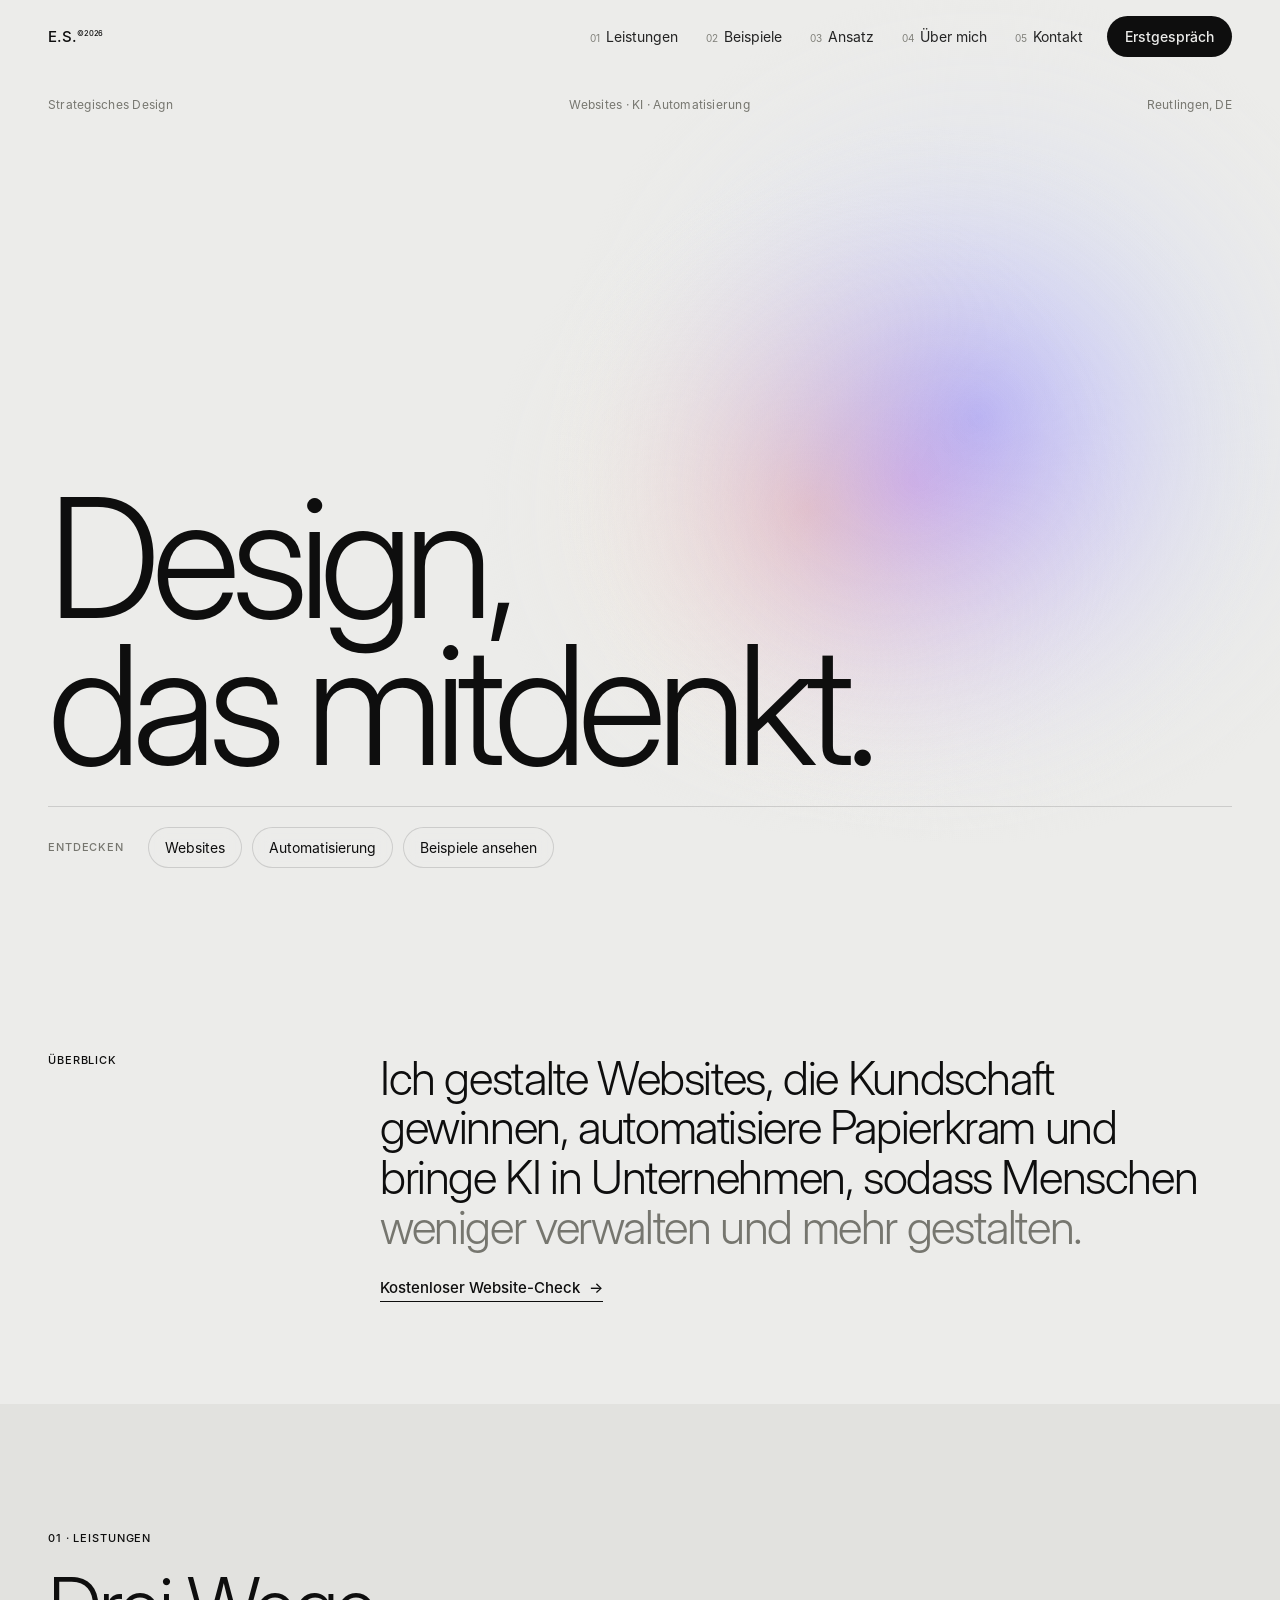
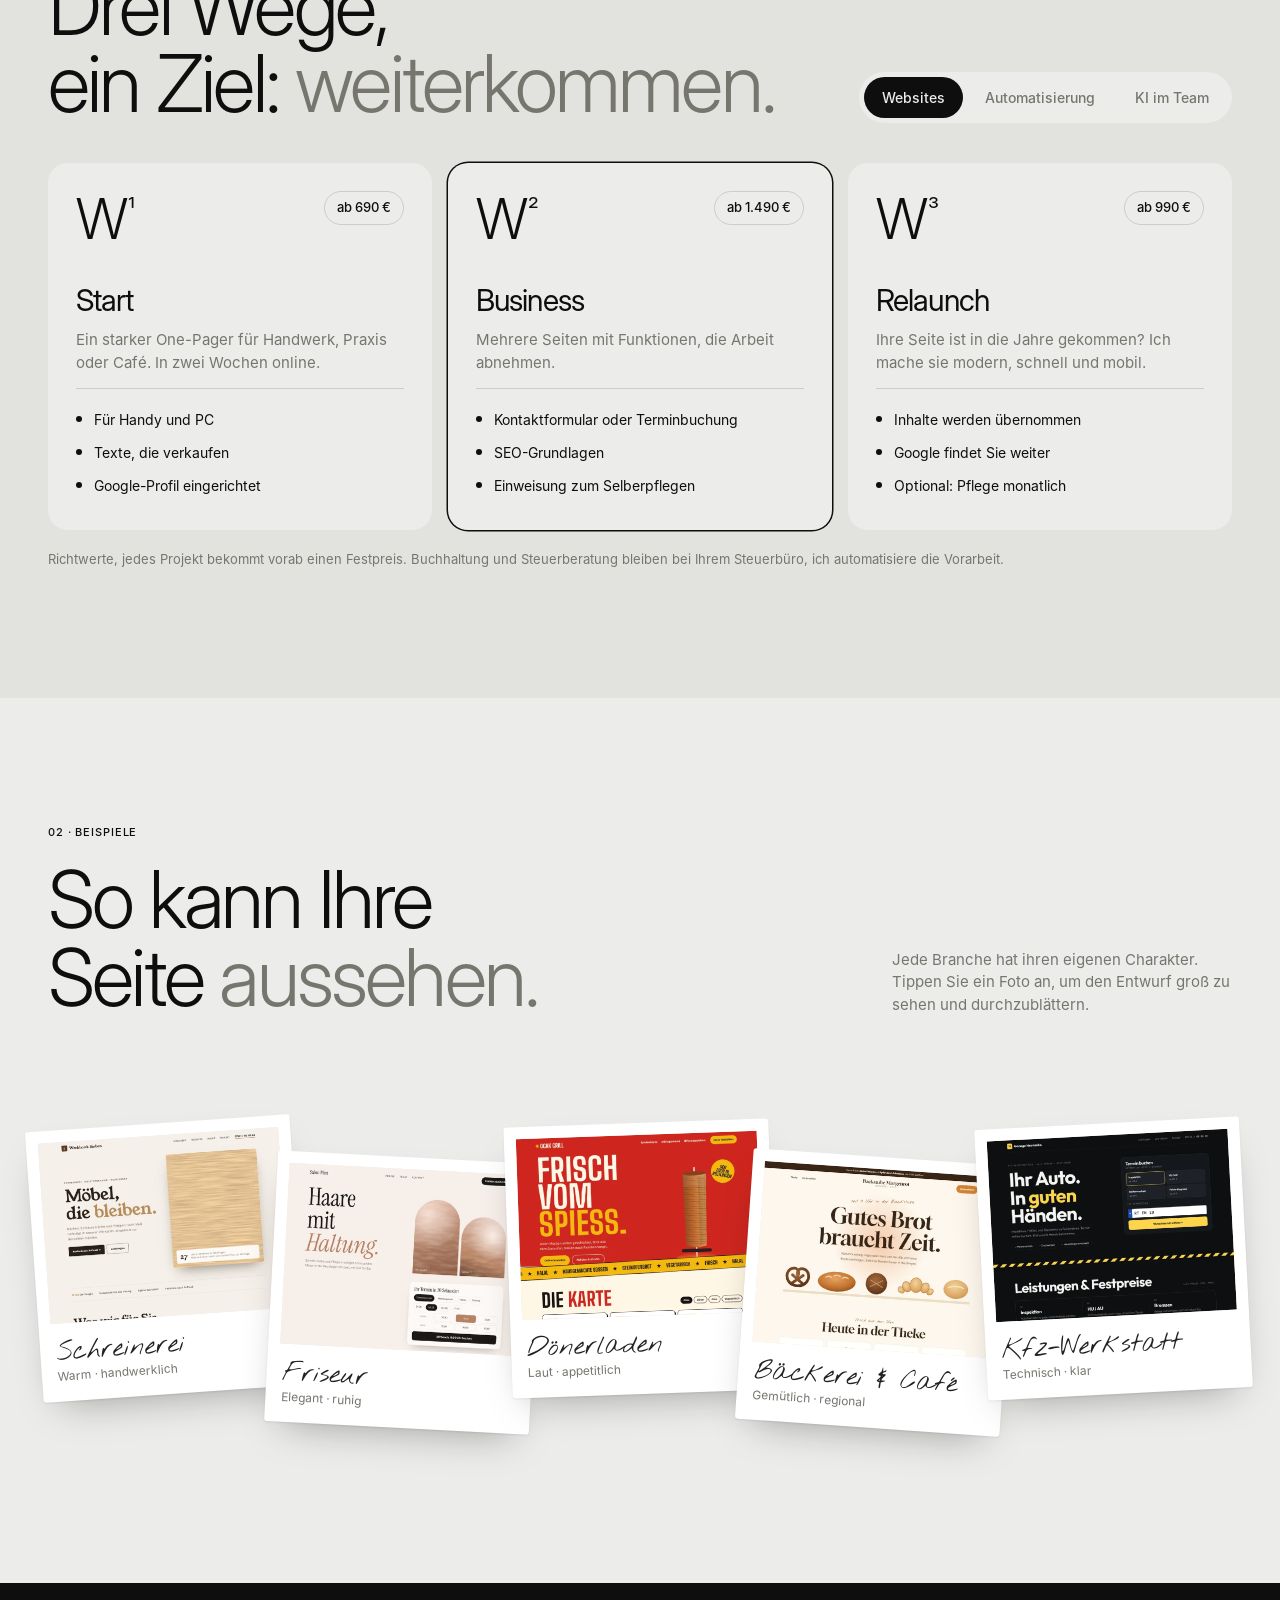
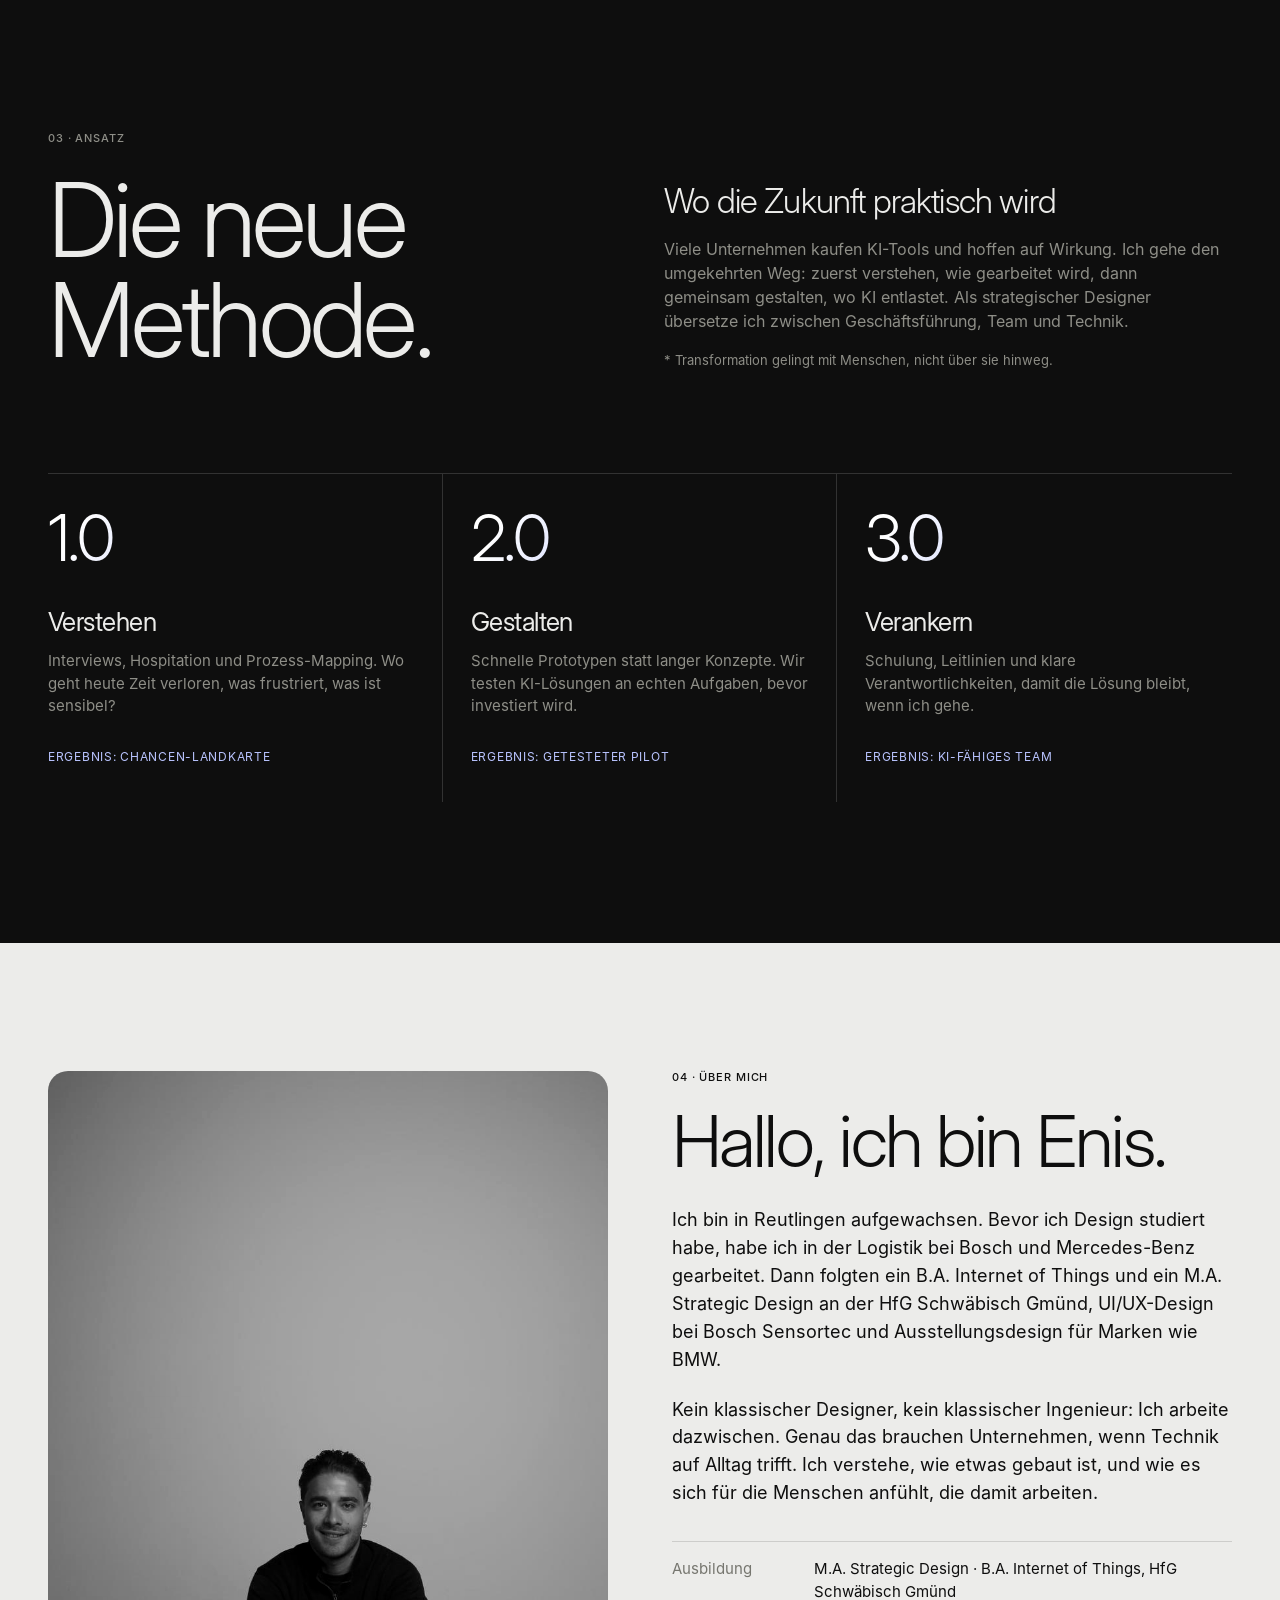
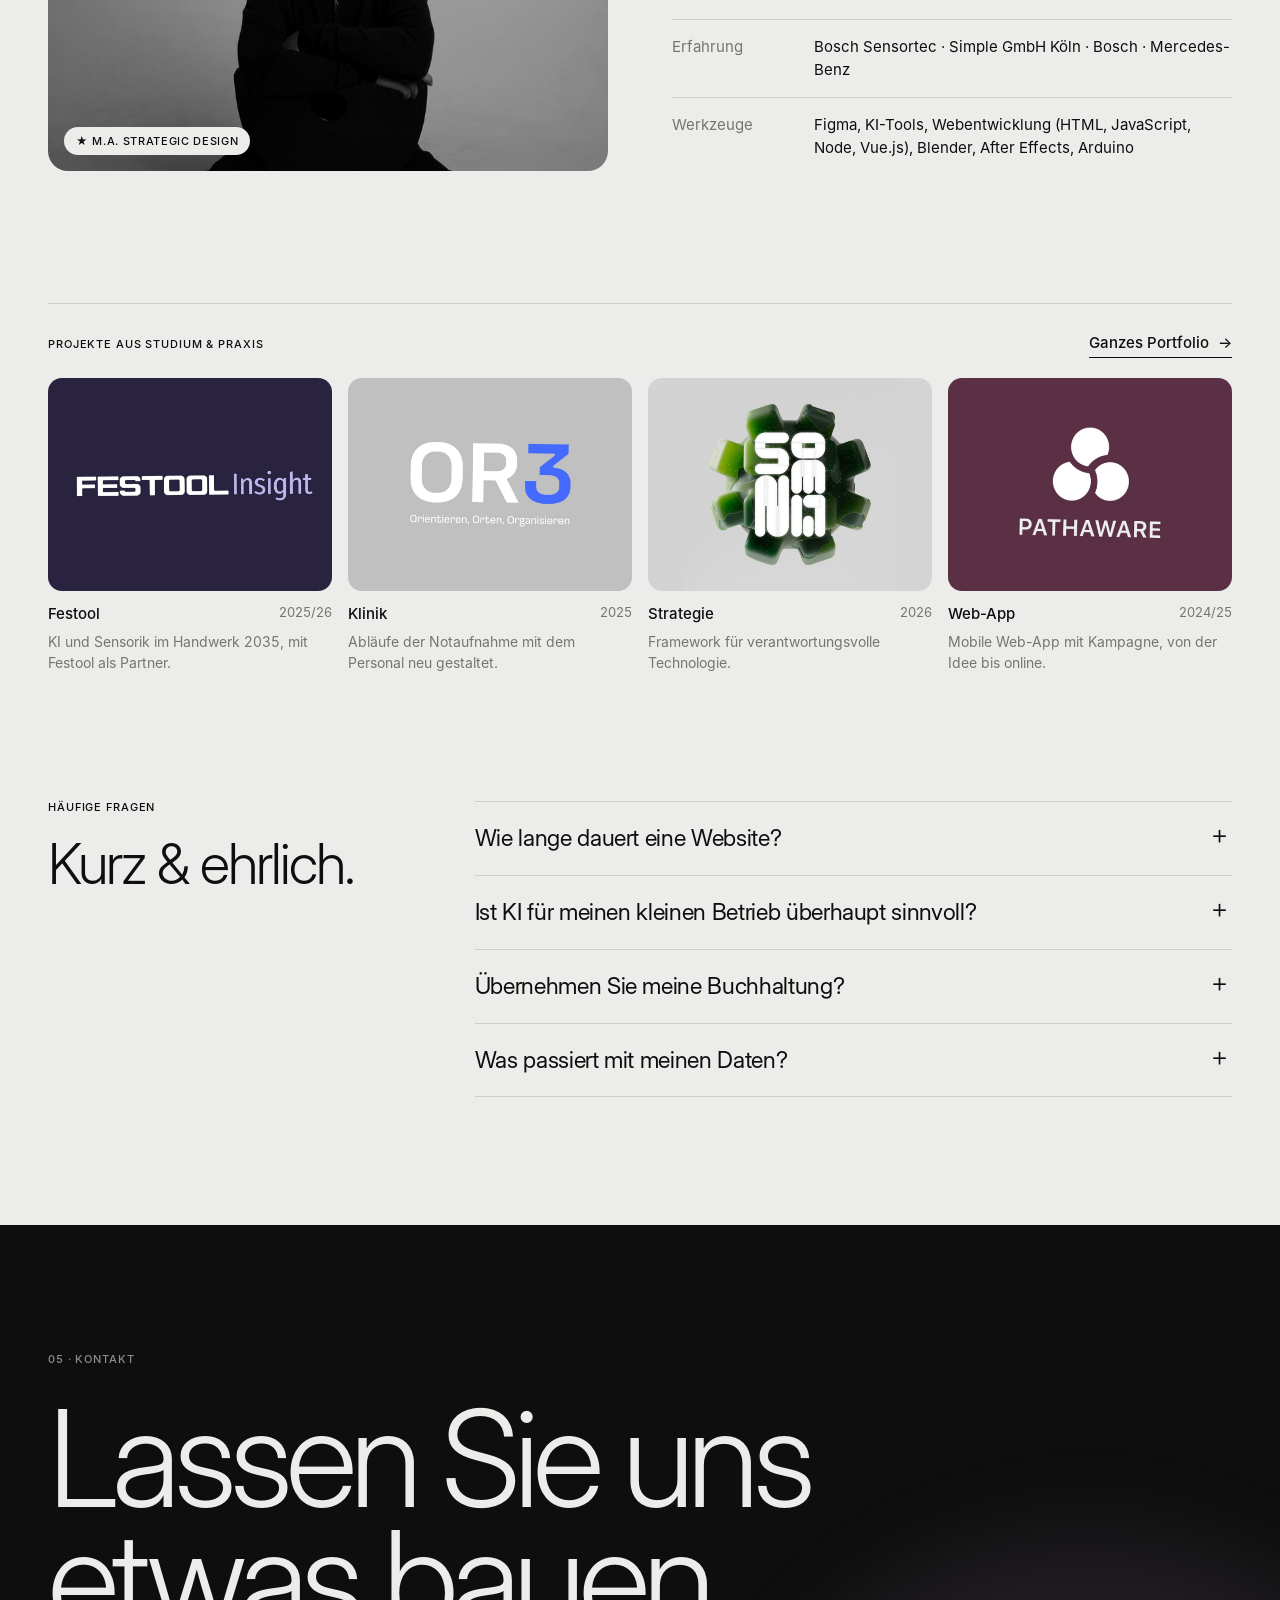
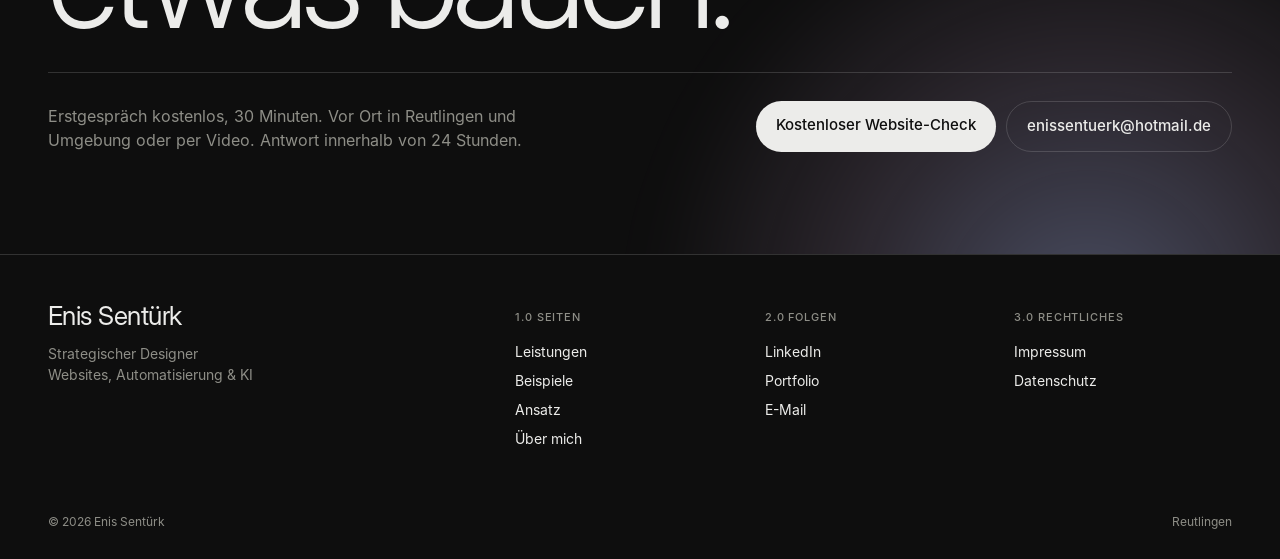
==== commit b13cbb4b: "Aufgeräumt: Leistungen als Reiter, Füllabschnitte entfernt, Kontakt vereinfacht - Mission/Vision-Tab" ====
--- a/index.html
+++ b/index.html
@@ -28,8 +28,8 @@
   <a class="nav__logo" href="#top" aria-label="Zum Anfang">E.S.<sup>©2026</sup></a>
   <nav class="nav__links" aria-label="Hauptnavigation">
     <a href="#leistungen"><span>01</span>Leistungen</a>
-    <a href="#ki"><span>02</span>KI-Transformation</a>
-    <a href="#arbeiten"><span>03</span>Erfahrung</a>
+    <a href="#beispiele"><span>02</span>Beispiele</a>
+    <a href="#ki"><span>03</span>Ansatz</a>
     <a href="#ueber"><span>04</span>Über mich</a>
     <a href="#kontakt"><span>05</span>Kontakt</a>
   </nav>
@@ -40,8 +40,8 @@
 <div class="menu" id="menu" hidden>
   <ol>
     <li><a href="#leistungen"><span>01</span>Leistungen</a></li>
-    <li><a href="#ki"><span>02</span>KI-Transformation</a></li>
-    <li><a href="#arbeiten"><span>03</span>Erfahrung</a></li>
+    <li><a href="#beispiele"><span>02</span>Beispiele</a></li>
+    <li><a href="#ki"><span>03</span>Ansatz</a></li>
     <li><a href="#ueber"><span>04</span>Über mich</a></li>
     <li><a href="#kontakt"><span>05</span>Kontakt</a></li>
   </ol>
@@ -61,133 +61,104 @@
   <h1 class="hero__title">Design,<br>das mitdenkt.</h1>
   <div class="hero__explore">
     <span class="label">Entdecken</span>
-    <a class="chip" href="#leistungen">W¹ Websites</a>
+    <a class="chip" href="#leistungen">Websites</a>
+    <a class="chip" href="#leistungen" data-tab="a">Automatisierung</a>
     <a class="chip" href="#beispiele">Beispiele ansehen</a>
-    <a class="chip" href="#ki">K¹ KI-Kompass</a>
-    <a class="chip" href="#automatisierung">A¹ Automatisierung</a>
-    <a class="chip" href="#ki">K³ Transformation</a>
   </div>
 </section>
 
 <!-- ───────── Überblick ───────── -->
 <section class="overview wrap">
-  <div class="overview__label reveal"><span class="label">Überblick</span><span class="label label--muted">Ansatz</span></div>
+  <div class="overview__label reveal"><span class="label">Überblick</span></div>
   <p class="overview__lead reveal">Ich gestalte Websites, die Kundschaft gewinnen, automatisiere Papierkram und bringe KI in Unternehmen, sodass Menschen <em>weniger verwalten und mehr gestalten.</em></p>
   <a class="link-arrow reveal" href="#kontakt">Kostenloser Website-Check</a>
-</section>
-
-<section class="facts wrap">
-  <div class="facts__head reveal">
-    <span class="label">Bei Enis Sentürk</span>
-    <h2>Technologie, die sich nach Menschen richtet.</h2>
-  </div>
-  <ul class="facts__list">
-    <li class="reveal"><span class="num">0.1</span><span class="k">Mission</span><span class="v">Lokale Unternehmen digital sichtbar machen</span></li>
-    <li class="reveal"><span class="num">0.2</span><span class="k">Vision</span><span class="v">KI als Werkzeug für Menschen, nicht gegen sie</span></li>
-    <li class="reveal"><span class="num">0.3</span><span class="k">Anspruch</span><span class="v">Einfach, schnell, ehrlich, ohne Agentur-Overhead</span></li>
-    <li class="reveal"><span class="num">&nbsp;</span><span class="k">Für wen</span><span class="v">Handwerk, Praxen, Gastro, Handel, Mittelstand</span></li>
-    <li class="reveal"><span class="num">&nbsp;</span><span class="k">Kern</span><span class="v">Websites, Automatisierung, eigene Apps, KI-Workshops</span></li>
-    <li class="reveal"><span class="num">&nbsp;</span><span class="k">Sprachen</span><span class="v">Deutsch · Türkçe · English</span></li>
-  </ul>
-  <div class="glossary reveal">
-    <span class="label">0.4 Wie ich arbeite</span>
-    <dl>
-      <div><dt>SD<sup>¹</sup></dt><dd>Strategisches Design</dd></div>
-      <div><dt>HCD<sup>²</sup></dt><dd>Human-Centered Design</dd></div>
-      <div><dt>KI<sup>³</sup></dt><dd>Künstliche Intelligenz mit Augenmaß</dd></div>
-    </dl>
-  </div>
 </section>
 
 <!-- ───────── 01 Leistungen ───────── -->
 <section class="services" id="leistungen">
   <div class="wrap">
-    <div class="section-head reveal">
-      <span class="label">01 · Leistungen</span>
-      <h2>Drei Wege,<br>ein Ziel: <em>weiterkommen.</em></h2>
-    </div>
-
-    <div class="service-group">
-      <h3 class="service-group__title reveal"><span>W</span>Websites</h3>
+    <div class="section-head section-head--row reveal">
+      <div><span class="label">01 · Leistungen</span><h2>Drei Wege,<br>ein Ziel: <em>weiterkommen.</em></h2></div>
+      <div class="tabs" role="tablist" aria-label="Leistungsbereiche">
+        <button role="tab" id="tab-w" aria-controls="panel-w" aria-selected="true">Websites</button>
+        <button role="tab" id="tab-a" aria-controls="panel-a" aria-selected="false" tabindex="-1">Automatisierung</button>
+        <button role="tab" id="tab-k" aria-controls="panel-k" aria-selected="false" tabindex="-1">KI im Team</button>
+      </div>
+    </div>
+    <div class="panel" id="panel-w" role="tabpanel" aria-labelledby="tab-w">
       <div class="cards">
-        <article class="card reveal">
+        <article class="card">
           <div class="card__top"><span class="card__code">W<sup>¹</sup></span><span class="card__price">ab 690 €</span></div>
           <h4>Start</h4>
           <p>Ein starker One-Pager für Handwerk, Praxis oder Café. In zwei Wochen online.</p>
-          <ul><li>Responsives Design für alle Geräte</li><li>Texte & Struktur, die verkaufen</li><li>Impressum & Datenschutz eingebunden</li><li>Google-Unternehmensprofil eingerichtet</li></ul>
-        </article>
-        <article class="card card--feature reveal">
+          <ul><li>Für Handy und PC</li><li>Texte, die verkaufen</li><li>Google-Profil eingerichtet</li></ul>
+        </article>
+        <article class="card card--feature">
           <div class="card__top"><span class="card__code">W<sup>²</sup></span><span class="card__price">ab 1.490 €</span></div>
           <h4>Business</h4>
-          <p>Mehrseitige Website mit klarer Markenwirkung und Funktionen, die Arbeit abnehmen.</p>
-          <ul><li>Bis zu 6 Seiten, eigenes Designsystem</li><li>Kontaktformular oder Online-Terminbuchung</li><li>SEO-Grundlagen & schnelle Ladezeiten</li><li>Einweisung, damit Sie selbst pflegen können</li></ul>
-          <span class="card__badge">Beliebt</span>
-        </article>
-        <article class="card reveal">
+          <p>Mehrere Seiten mit Funktionen, die Arbeit abnehmen.</p>
+          <ul><li>Kontaktformular oder Terminbuchung</li><li>SEO-Grundlagen</li><li>Einweisung zum Selberpflegen</li></ul>
+        </article>
+        <article class="card">
           <div class="card__top"><span class="card__code">W<sup>³</sup></span><span class="card__price">ab 990 €</span></div>
           <h4>Relaunch</h4>
           <p>Ihre Seite ist in die Jahre gekommen? Ich mache sie modern, schnell und mobil.</p>
-          <ul><li>Analyse der bestehenden Seite</li><li>Neues Design, Inhalte übernommen</li><li>Weiterleitungen, damit Google Sie findet</li><li>Optional: Pflege-Paket monatlich</li></ul>
-        </article>
-      </div>
-    </div>
-
-    <div class="service-group">
-      <h3 class="service-group__title reveal"><span>K</span>KI im Unternehmen</h3>
+          <ul><li>Inhalte werden übernommen</li><li>Google findet Sie weiter</li><li>Optional: Pflege monatlich</li></ul>
+        </article>
+      </div>
+    </div>
+    <div class="panel" id="panel-a" role="tabpanel" aria-labelledby="tab-a">
+      <div class="flow" aria-label="So funktioniert die Dokumenten-App">
+        <div class="flow__step"><span>01</span><strong>Hochladen</strong><p>Rechnungen, Lieferscheine, Fotos</p></div>
+        <div class="flow__arrow" aria-hidden="true">→</div>
+        <div class="flow__step"><span>02</span><strong>KI liest aus</strong><p>Beträge, Daten, Positionen</p></div>
+        <div class="flow__arrow" aria-hidden="true">→</div>
+        <div class="flow__step flow__step--out"><span>03</span><strong>Fertig gebaut</strong><p>Belegliste, Angebot oder Bericht</p></div>
+      </div>
       <div class="cards">
-        <article class="card reveal">
+        <article class="card">
+          <div class="card__top"><span class="card__code">A<sup>¹</sup></span><span class="card__price">ab 890 €</span></div>
+          <h4>Beleg-Autopilot</h4>
+          <p>Belege fotografieren, der Rest passiert von selbst.</p>
+          <ul><li>Rechnungen automatisch auslesen</li><li>Sortiert nach Monat und Lieferant</li><li>Export für Steuerbüro oder DATEV</li></ul>
+        </article>
+        <article class="card card--feature">
+          <div class="card__top"><span class="card__code">A<sup>²</sup></span><span class="card__price">ab 2.400 €</span></div>
+          <h4>Eigene App</h4>
+          <p>Eine Web-App für Ihren Betrieb: Dateien rein, Ergebnis raus.</p>
+          <ul><li>Aus Aufmaß und Fotos wird ein Angebot</li><li>Läuft im Browser und auf dem Handy</li><li>Auf Wunsch lokal, Daten bleiben im Haus</li></ul>
+        </article>
+        <article class="card">
+          <div class="card__top"><span class="card__code">A<sup>³</sup></span><span class="card__price">ab 600 €</span></div>
+          <h4>Abläufe verbinden</h4>
+          <p>Ihre Werkzeuge sprechen miteinander, statt dass Sie abtippen.</p>
+          <ul><li>Anfragen direkt in Kalender und Liste</li><li>Automatische Erinnerungen</li><li>Vorlagen auf Knopfdruck</li></ul>
+        </article>
+      </div>
+    </div>
+    <div class="panel" id="panel-k" role="tabpanel" aria-labelledby="tab-k">
+      <div class="cards">
+        <article class="card">
           <div class="card__top"><span class="card__code">K<sup>¹</sup></span><span class="card__price">ab 450 €</span></div>
           <h4>KI-Kompass</h4>
-          <p>Halbtägiger Workshop mit Ihrem Team: Wo hilft KI wirklich, wo nicht?</p>
-          <ul><li>Praxisnahe Einführung in KI-Werkzeuge</li><li>Ihre Aufgaben, Ihre Beispiele</li><li>Leitlinien für sicheren Einsatz & Datenschutz</li><li>Unterstützt die KI-Kompetenzpflicht (Art. 4 KI-VO)</li></ul>
-        </article>
-        <article class="card reveal">
+          <p>Halbtägiger Workshop mit Ihrem Team: Wo hilft KI wirklich?</p>
+          <ul><li>Mit Ihren eigenen Aufgaben</li><li>Leitlinien für Datenschutz</li><li>Unterstützt die KI-Kompetenzpflicht</li></ul>
+        </article>
+        <article class="card">
           <div class="card__top"><span class="card__code">K<sup>²</sup></span><span class="card__price">ab 1.200 €</span></div>
           <h4>KI-Pilot</h4>
           <p>Ein konkreter Prototyp, der ab Tag eins Zeit spart.</p>
-          <ul><li>Assistent für Angebote, E-Mails oder Doku</li><li>FAQ-Chat auf Ihrer Website</li><li>Wissens-Chat mit Ihren eigenen Unterlagen</li><li>Getestet mit den Menschen, die ihn nutzen</li></ul>
-        </article>
-        <article class="card card--dark reveal">
+          <ul><li>Assistent für Angebote und E-Mails</li><li>FAQ-Chat auf Ihrer Website</li><li>Getestet mit Ihrem Team</li></ul>
+        </article>
+        <article class="card card--dark">
           <div class="card__top"><span class="card__code">K<sup>³</sup></span><span class="card__price">auf Anfrage</span></div>
           <h4>Transformation</h4>
-          <p>Strategische Begleitung über Wochen oder Monate, vom Ist-Zustand zur KI-fähigen Organisation.</p>
-          <ul><li>Interviews & Prozessanalyse</li><li>Roadmap mit Quick Wins</li><li>Pilotprojekte & Erfolgsmessung</li><li>Change-Begleitung im Team</li></ul>
-        </article>
-      </div>
-    </div>
-
-    <div class="service-group" id="automatisierung">
-      <h3 class="service-group__title reveal"><span>A</span>Automatisierung &amp; eigene Apps</h3>
-      <div class="flow reveal" aria-label="So funktioniert die Dokumenten-App">
-        <div class="flow__step"><span>01</span><strong>Hochladen</strong><p>Rechnungen, Lieferscheine, Fotos, Excel-Listen per Handy oder PC ablegen</p></div>
-        <div class="flow__arrow" aria-hidden="true">→</div>
-        <div class="flow__step"><span>02</span><strong>KI liest aus</strong><p>Beträge, Daten, Kunden, Positionen werden erkannt und sortiert</p></div>
-        <div class="flow__arrow" aria-hidden="true">→</div>
-        <div class="flow__step flow__step--out"><span>03</span><strong>Fertig gebaut</strong><p>Belegliste für den Steuerberater, Angebot, Bericht oder Übersicht</p></div>
-      </div>
-      <div class="cards">
-        <article class="card reveal">
-          <div class="card__top"><span class="card__code">A<sup>¹</sup></span><span class="card__price">ab 890 €</span></div>
-          <h4>Beleg-Autopilot</h4>
-          <p>Schluss mit dem Schuhkarton: Belege fotografieren, der Rest passiert von selbst.</p>
-          <ul><li>Rechnungen &amp; Quittungen automatisch auslesen</li><li>Sortiert nach Monat, Lieferant, Kategorie</li><li>Export für Steuerberater, DATEV oder Excel</li><li>Erinnerung bei fehlenden Belegen</li></ul>
-        </article>
-        <article class="card card--feature reveal">
-          <div class="card__top"><span class="card__code">A<sup>²</sup></span><span class="card__price">ab 2.400 €</span></div>
-          <h4>Eigene App</h4>
-          <p>Eine Web-App, maßgeschneidert für Ihren Betrieb. Dateien rein, Ergebnis raus.</p>
-          <ul><li>Aus Aufmaß, Fotos &amp; Notizen wird ein Angebot</li><li>Lieferscheine werden zur Bestandsliste</li><li>Läuft im Browser, auch auf dem Handy</li><li>Auf Wunsch lokal: Daten bleiben im Haus</li></ul>
-          <span class="card__badge">Neu</span>
-        </article>
-        <article class="card reveal">
-          <div class="card__top"><span class="card__code">A<sup>³</sup></span><span class="card__price">ab 600 €</span></div>
-          <h4>Abläufe verbinden</h4>
-          <p>Ihre Werkzeuge sprechen miteinander, statt dass Sie Daten abtippen.</p>
-          <ul><li>Anfragen von der Website direkt in Kalender &amp; Liste</li><li>Automatische Termin- und Zahlungserinnerungen</li><li>Angebots- und Rechnungsvorlagen auf Knopfdruck</li><li>Optional: Wartung zum monatlichen Festpreis</li></ul>
-        </article>
-      </div>
-    </div>
-    <p class="fineprint reveal">Alle Preise sind Richtwerte, jedes Projekt bekommt vorab ein festes Angebot. Die Buchhaltung selbst und steuerliche Beratung bleiben bei Ihrem Steuerbüro, ich automatisiere die Vorarbeit.</p>
+          <p>Strategische Begleitung vom Ist-Zustand zur KI-fähigen Organisation.</p>
+          <ul><li>Prozessanalyse und Roadmap</li><li>Pilotprojekte</li><li>Begleitung im Team</li></ul>
+        </article>
+      </div>
+    </div>
+    <p class="fineprint">Richtwerte, jedes Projekt bekommt vorab einen Festpreis. Buchhaltung und Steuerberatung bleiben bei Ihrem Steuerbüro, ich automatisiere die Vorarbeit.</p>
   </div>
 </section>
 
@@ -195,7 +166,7 @@
 <section class="examples" id="beispiele">
   <div class="wrap">
     <div class="section-head section-head--row reveal">
-      <div><span class="label">Beispiele</span><h2>So kann Ihre<br>Seite <em>aussehen.</em></h2></div>
+      <div><span class="label">02 · Beispiele</span><h2>So kann Ihre<br>Seite <em>aussehen.</em></h2></div>
       <p class="examples__hint">Jede Branche hat ihren eigenen Charakter. Tippen Sie ein Foto an, um den Entwurf groß zu sehen und durchzublättern.</p>
     </div>
   </div>
@@ -249,7 +220,7 @@
   <div class="wrap">
     <div class="method__head">
       <div class="reveal">
-        <span class="label label--light">02 · KI-Transformation</span>
+        <span class="label label--light">03 · Ansatz</span>
         <h2>Die neue<br>Methode.</h2>
       </div>
       <div class="method__intro reveal">
@@ -280,40 +251,31 @@
       </li>
     </ol>
 
-    <div class="usecases reveal">
-      <span class="label label--light">Typische Einsatzfelder</span>
-      <div class="ticker" aria-label="Beispiele für KI-Einsatz">
-        <div class="ticker__track">
-          <span>Belege automatisch auslesen</span><span>Angebote schneller schreiben</span><span>Kundenanfragen vorsortieren</span><span>Protokolle & Dokumentation</span><span>Social-Media-Inhalte</span><span>Wissensdatenbank fürs Team</span><span>Terminplanung</span><span>Übersetzungen</span><span>Produkttexte</span>
-          <span aria-hidden="true">Belege automatisch auslesen</span><span aria-hidden="true">Angebote schneller schreiben</span><span aria-hidden="true">Kundenanfragen vorsortieren</span><span aria-hidden="true">Protokolle & Dokumentation</span><span aria-hidden="true">Social-Media-Inhalte</span><span aria-hidden="true">Wissensdatenbank fürs Team</span><span aria-hidden="true">Terminplanung</span><span aria-hidden="true">Übersetzungen</span><span aria-hidden="true">Produkttexte</span>
-        </div>
-      </div>
-    </div>
-  </div>
-</section>
-
-<!-- ───────── Ablauf ───────── -->
-<section class="process wrap">
-  <div class="section-head reveal">
-    <span class="label">Ablauf</span>
-    <h2>Vom ersten Kaffee<br>bis zum <em>Launch.</em></h2>
-  </div>
-  <ol class="steps">
-    <li class="reveal"><span>01</span><h4>Erstgespräch</h4><p>30 Minuten, kostenlos. Vor Ort in Reutlingen, Pfullingen, Metzingen, Tübingen oder per Video.</p></li>
-    <li class="reveal"><span>02</span><h4>Konzept & Angebot</h4><p>Struktur, Look und ein Festpreis. Keine Überraschungen.</p></li>
-    <li class="reveal"><span>03</span><h4>Gestaltung & Umsetzung</h4><p>Sie sehen früh echte Entwürfe und geben direkt Feedback.</p></li>
-    <li class="reveal"><span>04</span><h4>Launch & Betreuung</h4><p>Online gehen, einweisen, auf Wunsch weiter begleiten.</p></li>
-  </ol>
-</section>
-
-<!-- ───────── 03 Erfahrung ───────── -->
-<section class="work" id="arbeiten">
-  <div class="wrap">
-    <div class="section-head section-head--row reveal">
-      <div><span class="label">03 · Erfahrung</span><h2>Transformation,<br>schon <em>erprobt.</em></h2></div>
-      <a class="link-arrow" href="https://enoveqz.github.io/" target="_blank" rel="noopener">Ganzes Portfolio</a>
-    </div>
-    <div class="work__grid">
+  </div>
+</section>
+
+<!-- ───────── 04 Über mich ───────── -->
+<section class="about wrap" id="ueber">
+  <div class="about__img reveal">
+    <img src="assets/img/portrait.jpg" alt="Porträt von Enis Sentürk" loading="lazy">
+    <span class="about__tag">★ M.A. Strategic Design</span>
+  </div>
+  <div class="about__text">
+    <span class="label reveal">04 · Über mich</span>
+    <h2 class="reveal">Hallo, ich bin Enis.</h2>
+    <p class="reveal">Ich bin in Reutlingen aufgewachsen. Bevor ich Design studiert habe, habe ich in der Logistik bei Bosch und Mercedes-Benz gearbeitet. Dann folgten ein B.A. Internet of Things und ein M.A. Strategic Design an der HfG Schwäbisch Gmünd, UI/UX-Design bei Bosch Sensortec und Ausstellungsdesign für Marken wie BMW.</p>
+    <p class="reveal">Kein klassischer Designer, kein klassischer Ingenieur: Ich arbeite dazwischen. Genau das brauchen Unternehmen, wenn Technik auf Alltag trifft. Ich verstehe, wie etwas gebaut ist, und wie es sich für die Menschen anfühlt, die damit arbeiten.</p>
+    <dl class="about__rows reveal">
+      <div><dt>Ausbildung</dt><dd>M.A. Strategic Design · B.A. Internet of Things, HfG Schwäbisch Gmünd</dd></div>
+      <div><dt>Erfahrung</dt><dd>Bosch Sensortec · Simple GmbH Köln · Bosch · Mercedes-Benz</dd></div>
+      <div><dt>Werkzeuge</dt><dd>Figma, KI-Tools, Webentwicklung (HTML, JavaScript, Node, Vue.js), Blender, After Effects, Arduino</dd></div>
+    </dl>
+  </div>
+</section>
+
+<section class="work wrap" id="arbeiten">
+  <div class="work__head reveal"><span class="label">Projekte aus Studium &amp; Praxis</span><a class="link-arrow" href="https://enoveqz.github.io/" target="_blank" rel="noopener">Ganzes Portfolio</a></div>
+  <div class="work__grid">
       <a class="tile reveal" href="https://enoveqz.github.io/p/festool-insight/" target="_blank" rel="noopener">
         <div class="tile__img"><img src="assets/img/festool-insight.jpg" alt="Festool Insight" loading="lazy"></div>
         <div class="tile__meta"><span>Festool</span><span>2025/26</span></div>
@@ -334,69 +296,33 @@
         <div class="tile__meta"><span>Web-App</span><span>2024/25</span></div>
         <p>Mobile Web-App mit Kampagne, von der Idee bis online.</p>
       </a>
-    </div>
-  </div>
-</section>
-
-<!-- ───────── 04 Über mich ───────── -->
-<section class="about wrap" id="ueber">
-  <div class="about__img reveal">
-    <img src="assets/img/portrait.jpg" alt="Porträt von Enis Sentürk" loading="lazy">
-    <span class="about__tag">★ M.A. Strategic Design</span>
-  </div>
-  <div class="about__text">
-    <span class="label reveal">04 · Über mich</span>
-    <h2 class="reveal">Hallo, ich bin Enis.</h2>
-    <p class="reveal">Ich bin in Reutlingen aufgewachsen. Bevor ich Design studiert habe, habe ich in der Logistik bei Bosch und Mercedes-Benz gearbeitet. Dann folgten ein B.A. Internet of Things und ein M.A. Strategic Design an der HfG Schwäbisch Gmünd, UI/UX-Design bei Bosch Sensortec und Ausstellungsdesign für Marken wie BMW.</p>
-    <p class="reveal">Kein klassischer Designer, kein klassischer Ingenieur: Ich arbeite dazwischen. Genau das brauchen Unternehmen, wenn Technik auf Alltag trifft. Ich verstehe, wie etwas gebaut ist, und wie es sich für die Menschen anfühlt, die damit arbeiten.</p>
-    <dl class="about__rows reveal">
-      <div><dt>Ausbildung</dt><dd>M.A. Strategic Design · B.A. Internet of Things, HfG Schwäbisch Gmünd</dd></div>
-      <div><dt>Erfahrung</dt><dd>Bosch Sensortec · Simple GmbH Köln · Bosch · Mercedes-Benz</dd></div>
-      <div><dt>Werkzeuge</dt><dd>Figma, KI-Tools, Webentwicklung (HTML, JavaScript, Node, Vue.js), Blender, After Effects, Arduino</dd></div>
-    </dl>
-  </div>
-</section>
+</section>
+
 
 <!-- ───────── FAQ ───────── -->
 <section class="faq wrap">
   <div class="section-head reveal"><span class="label">Häufige Fragen</span><h2>Kurz &amp; ehrlich.</h2></div>
   <div class="faq__list">
-    <details class="reveal"><summary>Wie lange dauert eine Website?</summary><p>Ein One-Pager ist meist in zwei Wochen online, eine mehrseitige Website in drei bis sechs Wochen, je nachdem, wie schnell Inhalte und Feedback kommen.</p></details>
-    <details class="reveal"><summary>Brauche ich eigene Fotos und Texte?</summary><p>Nein. Ich entwickle Texte gemeinsam mit Ihnen, mit KI-Unterstützung und Ihrem Fachwissen. Fotos können wir vor Ort machen oder passende Bilder auswählen.</p></details>
-    <details class="reveal"><summary>Was kostet der Betrieb danach?</summary><p>Domain und Hosting liegen meist bei wenigen Euro im Monat. Auf Wunsch übernehme ich Pflege und Updates zum monatlichen Festpreis.</p></details>
+    <details class="reveal"><summary>Wie lange dauert eine Website?</summary><p>Ein One-Pager ist meist in zwei Wochen online, eine mehrseitige Website in drei bis sechs Wochen. Texte und Fotos erarbeiten wir gemeinsam.</p></details>
     <details class="reveal"><summary>Ist KI für meinen kleinen Betrieb überhaupt sinnvoll?</summary><p>Oft gerade dort. Schon einfache Werkzeuge sparen bei Angeboten, E-Mails oder Social Media Stunden pro Woche. Im KI-Kompass finden wir heraus, ob und wo es sich für Sie lohnt.</p></details>
     <details class="reveal"><summary>Übernehmen Sie meine Buchhaltung?</summary><p>Ich automatisiere die Vorarbeit: Belege sammeln, auslesen, sortieren und sauber an Ihr Steuerbüro übergeben. Das spart oft Stunden pro Monat. Das Buchen selbst und die steuerliche Beratung bleiben bei Ihrem Steuerberater.</p></details>
-    <details class="reveal"><summary>Bleiben meine Daten bei mir?</summary><p>Wenn Sie möchten, ja. Apps können so gebaut werden, dass sie lokal auf Ihrem Rechner oder Server laufen. Dann verlassen Ihre Dokumente das Haus nicht. Alternativ nutzen wir europäische Cloud-Dienste.</p></details>
-    <details class="reveal"><summary>Wie gehen Sie mit Daten und Datenschutz um?</summary><p>Websites werden DSGVO-bewusst gebaut, ohne unnötige Tracker. Bei KI klären wir vorab, welche Daten in welche Werkzeuge dürfen, und halten das in Leitlinien fest.</p></details>
+    <details class="reveal"><summary>Was passiert mit meinen Daten?</summary><p>Websites baue ich DSGVO-bewusst und ohne unnötige Tracker. Apps können auf Wunsch lokal bei Ihnen laufen, dann verlassen Ihre Dokumente das Haus nicht.</p></details>
   </div>
 </section>
 
 <!-- ───────── 05 Kontakt ───────── -->
 <section class="contact" id="kontakt">
   <div class="wrap">
-    <div class="contact__cards">
-      <a class="ccard reveal" href="mailto:enissentuerk@hotmail.de?subject=Kostenloser%20Website-Check">
-        <span class="ccard__num">1.0</span>
-        <h3>Website-Check</h3>
-        <p>Schicken Sie mir Ihre Adresse. Sie bekommen eine ehrliche Einschätzung mit drei konkreten Verbesserungen, kostenlos.</p>
-        <span class="link-arrow">Check anfragen</span>
-      </a>
-      <a class="ccard reveal" href="mailto:enissentuerk@hotmail.de?subject=Anfrage%20Automatisierung%20%26%20KI">
-        <span class="ccard__num">2.0</span>
-        <h3>Weniger Papierkram</h3>
-        <p>Belege, Angebote, Listen: Erzählen Sie mir, was Sie nervt. Ich zeige Ihnen, was sich automatisieren lässt.</p>
-        <span class="link-arrow">Idee besprechen</span>
-      </a>
-      <a class="ccard reveal" href="mailto:enissentuerk@hotmail.de?subject=Hallo%20Enis">
-        <span class="ccard__num">3.0</span>
-        <h3>Einfach Hallo</h3>
-        <p>Fragen, Ideen oder nur ein Kaffee in Reutlingen. Ich antworte innerhalb von 24 Stunden.</p>
-        <span class="link-arrow">Sag Hallo</span>
-      </a>
-    </div>
     <div class="contact__big reveal">
       <span class="label label--light">05 · Kontakt</span>
       <a href="mailto:enissentuerk@hotmail.de">Lassen Sie uns<br>etwas bauen.</a>
+      <div class="contact__row">
+        <p>Erstgespräch kostenlos, 30 Minuten. Vor Ort in Reutlingen und Umgebung oder per Video. Antwort innerhalb von 24 Stunden.</p>
+        <div class="contact__btns">
+          <a class="btn-light" href="mailto:enissentuerk@hotmail.de?subject=Kostenloser%20Website-Check">Kostenloser Website-Check</a>
+          <a class="btn-ghost" href="mailto:enissentuerk@hotmail.de">enissentuerk@hotmail.de</a>
+        </div>
+      </div>
     </div>
   </div>
 </section>
@@ -411,7 +337,7 @@
     </div>
     <div>
       <span class="label label--light">1.0 Seiten</span>
-      <ul><li><a href="#leistungen">Leistungen</a></li><li><a href="#beispiele">Beispiele</a></li><li><a href="#automatisierung">Automatisierung</a></li><li><a href="#ki">KI-Transformation</a></li><li><a href="#arbeiten">Erfahrung</a></li><li><a href="#ueber">Über mich</a></li></ul>
+      <ul><li><a href="#leistungen">Leistungen</a></li><li><a href="#beispiele">Beispiele</a></li><li><a href="#ki">Ansatz</a></li><li><a href="#ueber">Über mich</a></li></ul>
     </div>
     <div>
       <span class="label label--light">2.0 Folgen</span>
--- a/assets/style.css
+++ b/assets/style.css
@@ -214,8 +214,8 @@
 .ccard p{color:var(--light-muted);font-size:15px}
 .ccard .link-arrow{align-self:flex-start;margin-top:8px}
 .contact__big{position:relative;display:flex;flex-direction:column;gap:24px}
-.contact__big a{font:300 clamp(54px,10.5vw,170px)/.9 "Inter Display",sans-serif;letter-spacing:-.05em;transition:color .3s}
-.contact__big a:hover{color:var(--accent)}
+.contact__big > a{transition:color .3s}
+
 
 /* ───────── Footer ───────── */
 .footer{background:var(--dark);color:var(--light);padding:0 0 28px}
@@ -347,3 +347,36 @@
   .lightbox__nav{justify-content:space-between}
 }
 @media (prefers-reduced-motion:reduce){.polaroid,.lightbox[open]{transition:none;animation:none}}
+
+/* ───────── Aufgeräumt: Tabs, Erfahrung, Kontakt ───────── */
+.tabs{display:inline-flex;gap:4px;background:var(--bg);border-radius:999px;padding:5px;align-self:flex-end}
+.tabs button{all:unset;cursor:pointer;padding:10px 18px;border-radius:999px;font-size:14px;font-weight:500;color:var(--muted);transition:background .25s,color .25s}
+.tabs button[aria-selected=true]{background:var(--ink);color:var(--bg)}
+.tabs button:focus-visible{outline:2px solid var(--ink);outline-offset:2px}
+.panel{animation:panelIn .5s var(--ease)}
+.panel[hidden]{display:none}
+@keyframes panelIn{from{opacity:0;transform:translateY(10px)}}
+.services .fineprint{margin-top:20px}
+.services .section-head{margin-bottom:40px}
+.work{padding-top:0}
+.work__head{display:flex;justify-content:space-between;align-items:center;gap:16px;padding-top:28px;border-top:1px solid var(--line);margin-bottom:20px}
+.contact__big{gap:32px}
+.contact__row{display:grid;grid-template-columns:1fr auto;gap:24px;align-items:end;padding-top:28px;border-top:1px solid var(--line-light)}
+.contact__row p{color:var(--light-muted);max-width:520px}
+.contact__btns{display:flex;gap:10px;flex-wrap:wrap}
+.btn-light,.btn-ghost{font-size:15px;font-weight:500;padding:13px 20px;border-radius:999px;white-space:nowrap;transition:background .25s,color .25s}
+.btn-light{background:var(--light);color:var(--ink)}
+.btn-light:hover{background:var(--accent)}
+.btn-ghost{border:1px solid var(--line-light);color:var(--light)}
+.btn-ghost:hover{background:var(--dark-2)}
+.contact__big > a{font:300 clamp(54px,10.5vw,170px)/.9 "Inter Display",sans-serif;letter-spacing:-.05em}
+.contact__big > a:hover{color:var(--accent)}
+@media (max-width:760px){
+  .tabs{align-self:stretch;overflow-x:auto;justify-content:space-between}
+  .tabs button{padding:9px 12px;font-size:13px}
+  .contact__row{grid-template-columns:1fr}
+  .work__head{flex-direction:column;align-items:flex-start}
+}
+.section-head--row>.tabs{flex-direction:row;gap:4px}
+.about{padding-top:clamp(80px,10vw,150px)}
+@media (max-width:760px){.card{padding:22px}.card__top{margin-bottom:8px}.card__code{font-size:42px}.card h4{font-size:26px}}
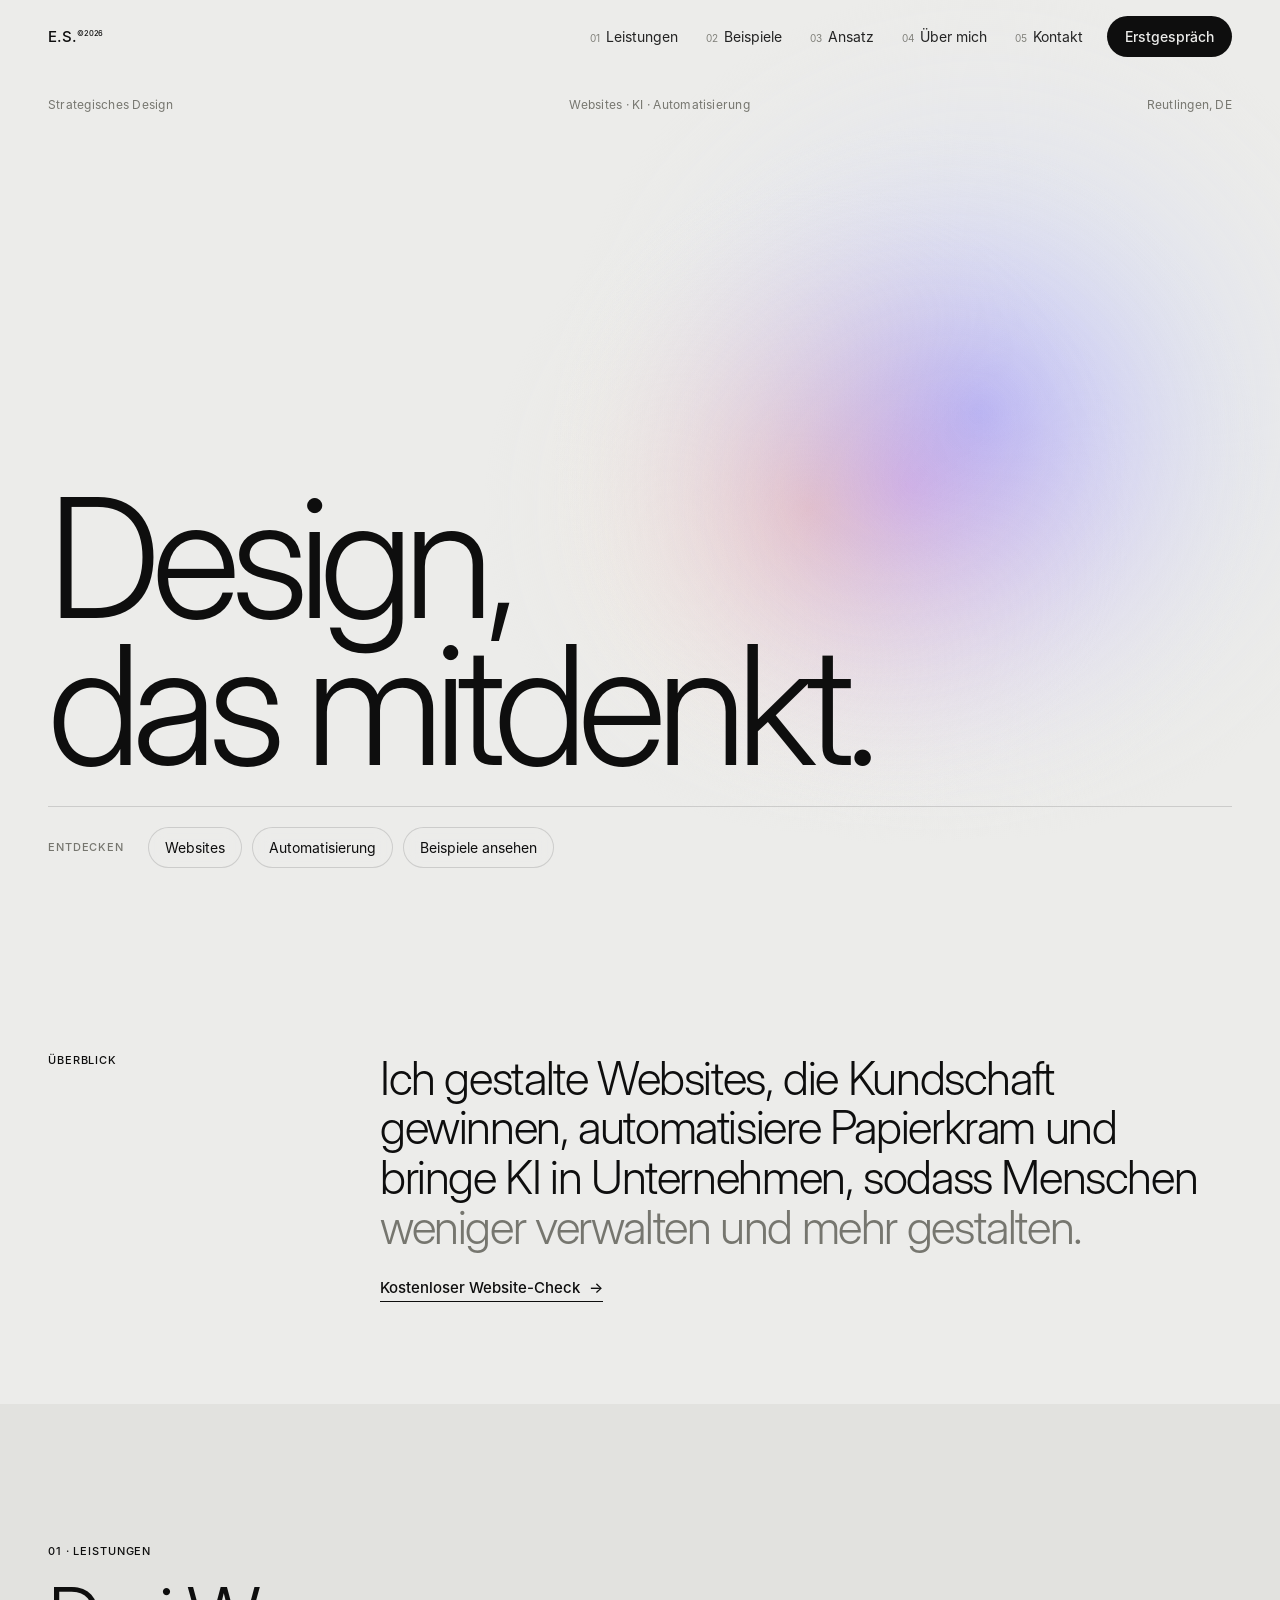
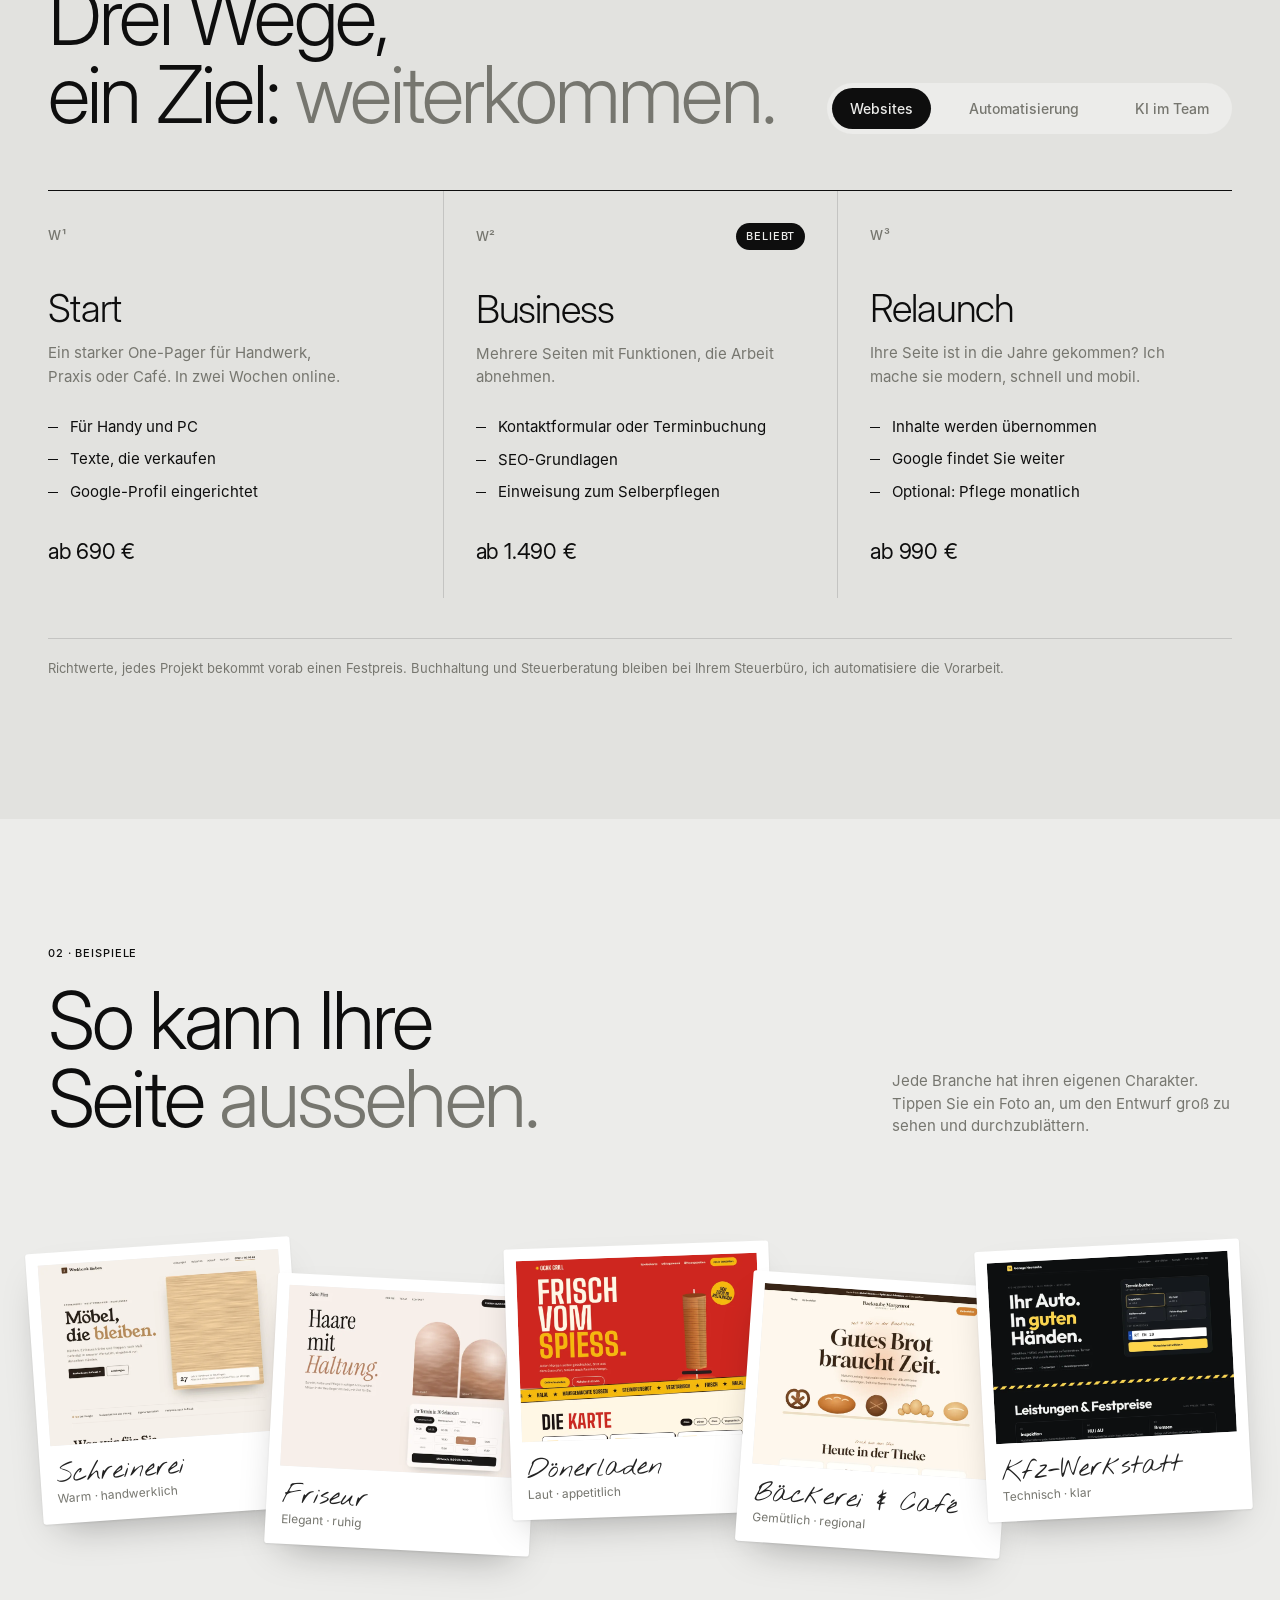
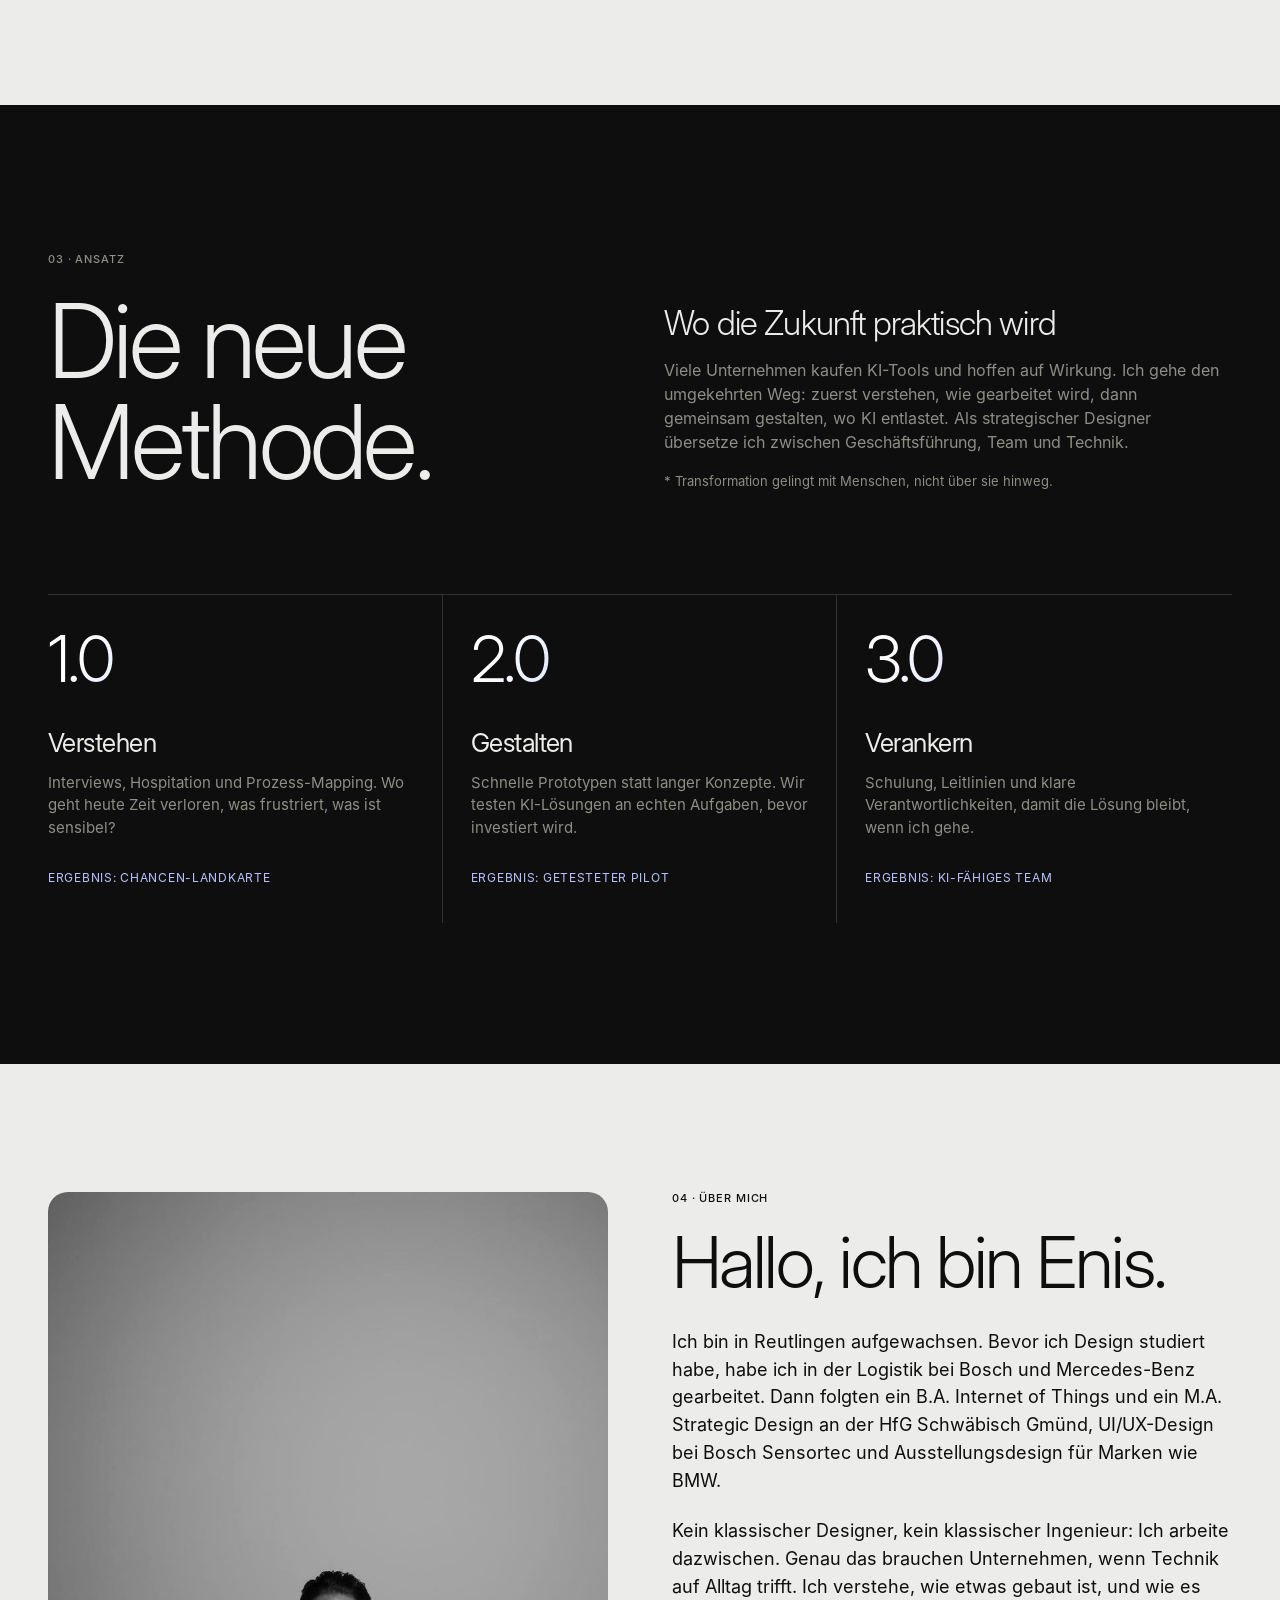
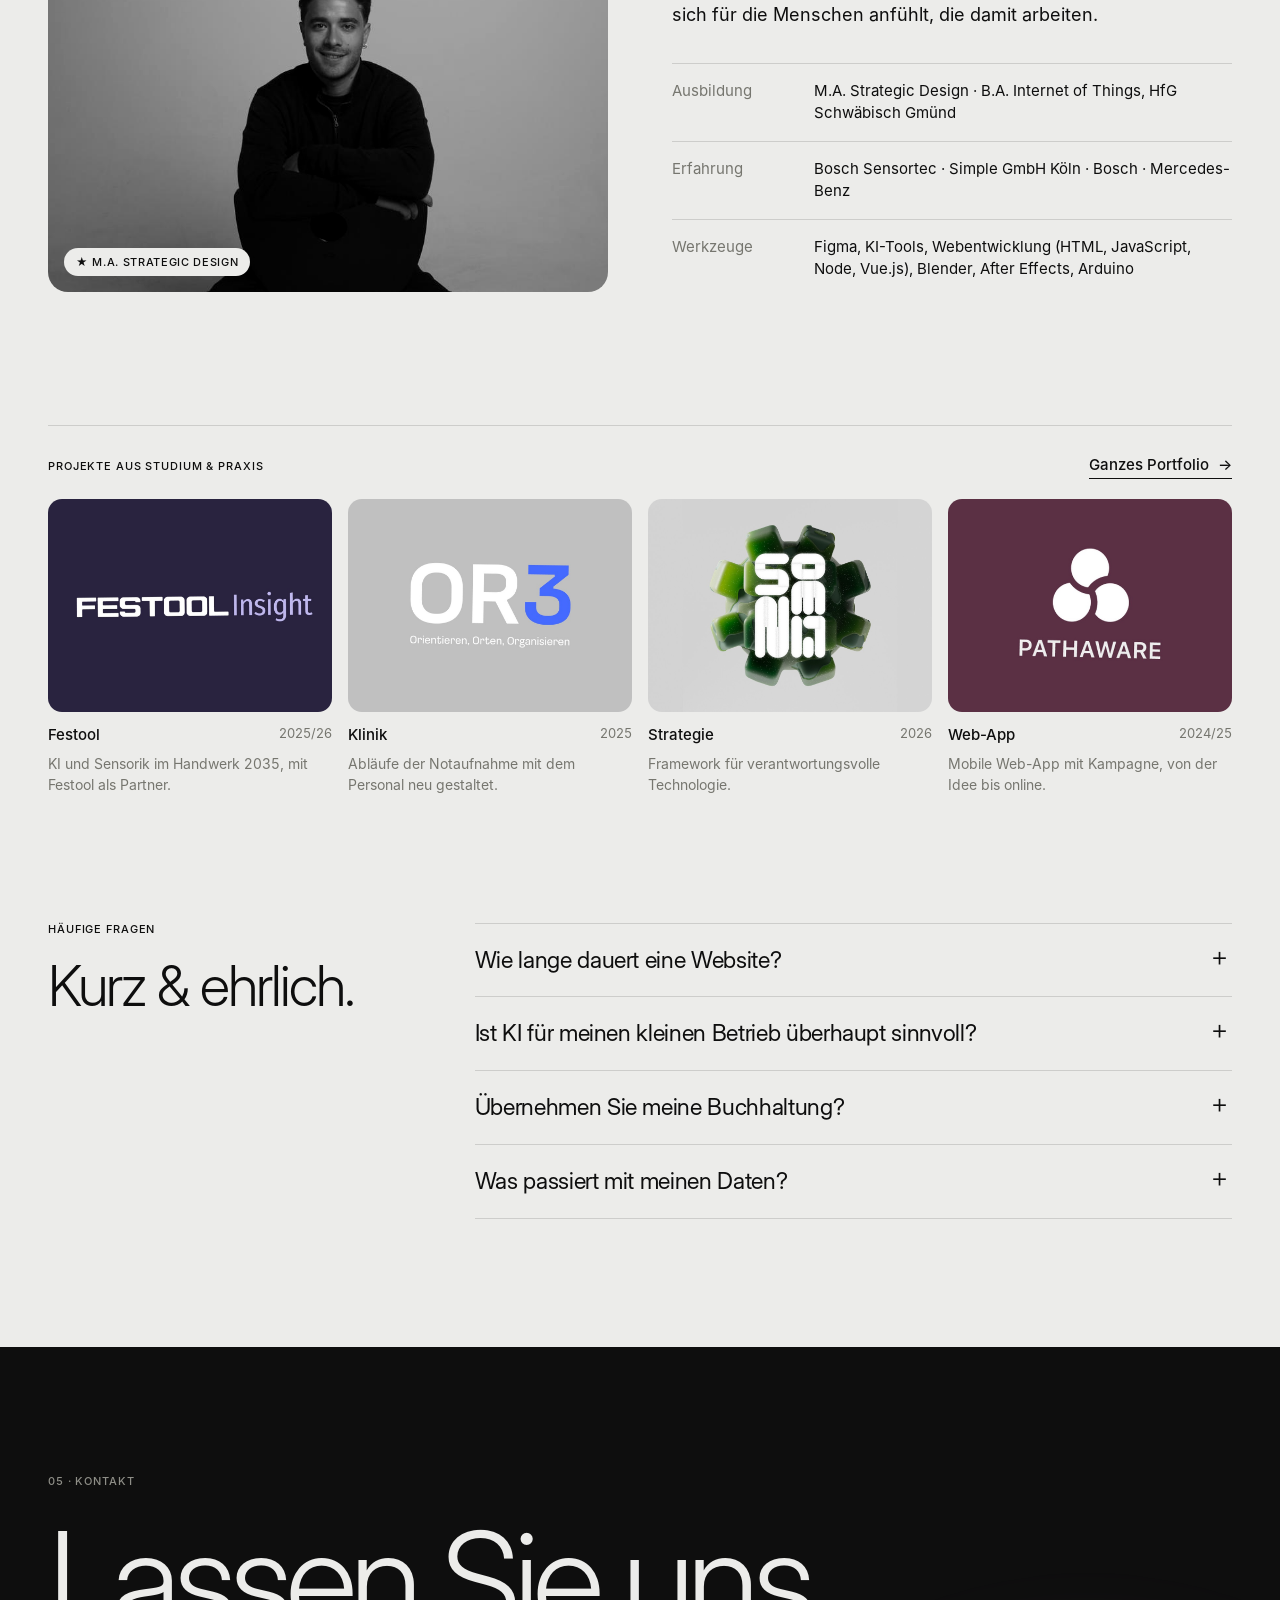
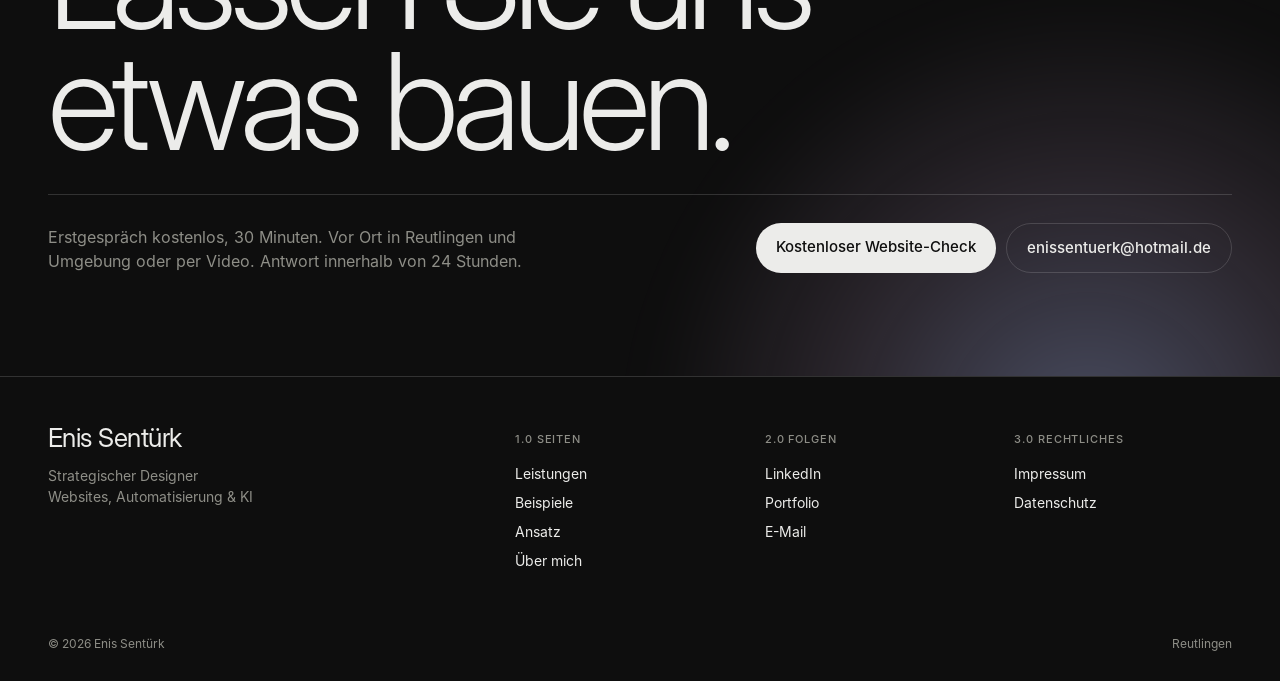
==== commit 1d4e39fe: "Leistungen neu gestaltet: ruhiges Raster statt Karten, Cache-Busting Co-Authored-By: Claude Opus 5.5" ====
--- a/index.html
+++ b/index.html
@@ -16,7 +16,7 @@
 <meta property="og:image:height" content="630">
 <meta name="theme-color" content="#ECECEA">
 <link rel="icon" href="data:image/svg+xml,%3Csvg xmlns='http://www.w3.org/2000/svg' viewBox='0 0 64 64'%3E%3Ccircle cx='32' cy='32' r='30' fill='%230E0E0E'/%3E%3Ccircle cx='32' cy='32' r='11' fill='%23ECECEA'/%3E%3C/svg%3E">
-<link rel="stylesheet" href="assets/style.css">
+<link rel="stylesheet" href="assets/style.css?v=4">
 <script type="application/ld+json">
 {"@context":"https://schema.org","@type":"ProfessionalService","name":"Enis Sentürk – Websites, Automatisierung & KI","url":"https://enoveqz.github.io/Transformation/","image":"https://enoveqz.github.io/Transformation/assets/img/og.png","email":"enissentuerk@hotmail.de","founder":{"@type":"Person","name":"Enis Sentürk","jobTitle":"Strategischer Designer"},"address":{"@type":"PostalAddress","addressLocality":"Reutlingen","postalCode":"72762","addressCountry":"DE"},"areaServed":["Reutlingen","Pfullingen","Metzingen","Tübingen"],"knowsLanguage":["de","tr","en"],"priceRange":"€€"}
 </script>
@@ -77,84 +77,90 @@
 <!-- ───────── 01 Leistungen ───────── -->
 <section class="services" id="leistungen">
   <div class="wrap">
-    <div class="section-head section-head--row reveal">
-      <div><span class="label">01 · Leistungen</span><h2>Drei Wege,<br>ein Ziel: <em>weiterkommen.</em></h2></div>
+    <div class="services__head reveal">
+      <div>
+        <span class="label">01 · Leistungen</span>
+        <h2>Drei Wege,<br>ein Ziel: <em>weiterkommen.</em></h2>
+      </div>
       <div class="tabs" role="tablist" aria-label="Leistungsbereiche">
-        <button role="tab" id="tab-w" aria-controls="panel-w" aria-selected="true">Websites</button>
-        <button role="tab" id="tab-a" aria-controls="panel-a" aria-selected="false" tabindex="-1">Automatisierung</button>
-        <button role="tab" id="tab-k" aria-controls="panel-k" aria-selected="false" tabindex="-1">KI im Team</button>
+        <button type="button" role="tab" id="tab-w" aria-controls="panel-w" aria-selected="true">Websites</button>
+        <button type="button" role="tab" id="tab-a" aria-controls="panel-a" aria-selected="false" tabindex="-1">Automatisierung</button>
+        <button type="button" role="tab" id="tab-k" aria-controls="panel-k" aria-selected="false" tabindex="-1">KI im Team</button>
       </div>
     </div>
     <div class="panel" id="panel-w" role="tabpanel" aria-labelledby="tab-w">
-      <div class="cards">
-        <article class="card">
-          <div class="card__top"><span class="card__code">W<sup>¹</sup></span><span class="card__price">ab 690 €</span></div>
-          <h4>Start</h4>
-          <p>Ein starker One-Pager für Handwerk, Praxis oder Café. In zwei Wochen online.</p>
-          <ul><li>Für Handy und PC</li><li>Texte, die verkaufen</li><li>Google-Profil eingerichtet</li></ul>
-        </article>
-        <article class="card card--feature">
-          <div class="card__top"><span class="card__code">W<sup>²</sup></span><span class="card__price">ab 1.490 €</span></div>
-          <h4>Business</h4>
-          <p>Mehrere Seiten mit Funktionen, die Arbeit abnehmen.</p>
-          <ul><li>Kontaktformular oder Terminbuchung</li><li>SEO-Grundlagen</li><li>Einweisung zum Selberpflegen</li></ul>
-        </article>
-        <article class="card">
-          <div class="card__top"><span class="card__code">W<sup>³</sup></span><span class="card__price">ab 990 €</span></div>
-          <h4>Relaunch</h4>
-          <p>Ihre Seite ist in die Jahre gekommen? Ich mache sie modern, schnell und mobil.</p>
-          <ul><li>Inhalte werden übernommen</li><li>Google findet Sie weiter</li><li>Optional: Pflege monatlich</li></ul>
-        </article>
-      </div>
-    </div>
-    <div class="panel" id="panel-a" role="tabpanel" aria-labelledby="tab-a">
-      <div class="flow" aria-label="So funktioniert die Dokumenten-App">
-        <div class="flow__step"><span>01</span><strong>Hochladen</strong><p>Rechnungen, Lieferscheine, Fotos</p></div>
-        <div class="flow__arrow" aria-hidden="true">→</div>
-        <div class="flow__step"><span>02</span><strong>KI liest aus</strong><p>Beträge, Daten, Positionen</p></div>
-        <div class="flow__arrow" aria-hidden="true">→</div>
-        <div class="flow__step flow__step--out"><span>03</span><strong>Fertig gebaut</strong><p>Belegliste, Angebot oder Bericht</p></div>
-      </div>
-      <div class="cards">
-        <article class="card">
-          <div class="card__top"><span class="card__code">A<sup>¹</sup></span><span class="card__price">ab 890 €</span></div>
-          <h4>Beleg-Autopilot</h4>
-          <p>Belege fotografieren, der Rest passiert von selbst.</p>
-          <ul><li>Rechnungen automatisch auslesen</li><li>Sortiert nach Monat und Lieferant</li><li>Export für Steuerbüro oder DATEV</li></ul>
-        </article>
-        <article class="card card--feature">
-          <div class="card__top"><span class="card__code">A<sup>²</sup></span><span class="card__price">ab 2.400 €</span></div>
-          <h4>Eigene App</h4>
-          <p>Eine Web-App für Ihren Betrieb: Dateien rein, Ergebnis raus.</p>
-          <ul><li>Aus Aufmaß und Fotos wird ein Angebot</li><li>Läuft im Browser und auf dem Handy</li><li>Auf Wunsch lokal, Daten bleiben im Haus</li></ul>
-        </article>
-        <article class="card">
-          <div class="card__top"><span class="card__code">A<sup>³</sup></span><span class="card__price">ab 600 €</span></div>
-          <h4>Abläufe verbinden</h4>
-          <p>Ihre Werkzeuge sprechen miteinander, statt dass Sie abtippen.</p>
-          <ul><li>Anfragen direkt in Kalender und Liste</li><li>Automatische Erinnerungen</li><li>Vorlagen auf Knopfdruck</li></ul>
-        </article>
-      </div>
-    </div>
-    <div class="panel" id="panel-k" role="tabpanel" aria-labelledby="tab-k">
-      <div class="cards">
-        <article class="card">
-          <div class="card__top"><span class="card__code">K<sup>¹</sup></span><span class="card__price">ab 450 €</span></div>
-          <h4>KI-Kompass</h4>
-          <p>Halbtägiger Workshop mit Ihrem Team: Wo hilft KI wirklich?</p>
-          <ul><li>Mit Ihren eigenen Aufgaben</li><li>Leitlinien für Datenschutz</li><li>Unterstützt die KI-Kompetenzpflicht</li></ul>
-        </article>
-        <article class="card">
-          <div class="card__top"><span class="card__code">K<sup>²</sup></span><span class="card__price">ab 1.200 €</span></div>
-          <h4>KI-Pilot</h4>
-          <p>Ein konkreter Prototyp, der ab Tag eins Zeit spart.</p>
-          <ul><li>Assistent für Angebote und E-Mails</li><li>FAQ-Chat auf Ihrer Website</li><li>Getestet mit Ihrem Team</li></ul>
-        </article>
-        <article class="card card--dark">
-          <div class="card__top"><span class="card__code">K<sup>³</sup></span><span class="card__price">auf Anfrage</span></div>
-          <h4>Transformation</h4>
-          <p>Strategische Begleitung vom Ist-Zustand zur KI-fähigen Organisation.</p>
-          <ul><li>Prozessanalyse und Roadmap</li><li>Pilotprojekte</li><li>Begleitung im Team</li></ul>
+      <div class="offers">
+        <article class="offer">
+          <div class="offer__top"><span class="offer__code">W¹</span></div>
+          <h3 class="offer__title">Start</h3>
+          <p class="offer__text">Ein starker One-Pager für Handwerk, Praxis oder Café. In zwei Wochen online.</p>
+          <ul class="offer__list"><li>Für Handy und PC</li><li>Texte, die verkaufen</li><li>Google-Profil eingerichtet</li></ul>
+          <p class="offer__price">ab 690 €</p>
+        </article>
+        <article class="offer">
+          <div class="offer__top"><span class="offer__code">W²</span><span class="offer__tag">Beliebt</span></div>
+          <h3 class="offer__title">Business</h3>
+          <p class="offer__text">Mehrere Seiten mit Funktionen, die Arbeit abnehmen.</p>
+          <ul class="offer__list"><li>Kontaktformular oder Terminbuchung</li><li>SEO-Grundlagen</li><li>Einweisung zum Selberpflegen</li></ul>
+          <p class="offer__price">ab 1.490 €</p>
+        </article>
+        <article class="offer">
+          <div class="offer__top"><span class="offer__code">W³</span></div>
+          <h3 class="offer__title">Relaunch</h3>
+          <p class="offer__text">Ihre Seite ist in die Jahre gekommen? Ich mache sie modern, schnell und mobil.</p>
+          <ul class="offer__list"><li>Inhalte werden übernommen</li><li>Google findet Sie weiter</li><li>Optional: Pflege monatlich</li></ul>
+          <p class="offer__price">ab 990 €</p>
+        </article>
+      </div>
+    </div>
+    <div class="panel" id="panel-a" role="tabpanel" aria-labelledby="tab-a" hidden>
+      <p class="flow-line"><span>Hochladen</span><i aria-hidden="true">→</i><span>KI liest aus</span><i aria-hidden="true">→</i><span>Fertig gebaut</span><em>Rechnungen, Fotos oder Lieferscheine werden zu Belegliste, Angebot oder Bericht.</em></p>
+      <div class="offers">
+        <article class="offer">
+          <div class="offer__top"><span class="offer__code">A¹</span></div>
+          <h3 class="offer__title">Beleg-Autopilot</h3>
+          <p class="offer__text">Belege fotografieren, der Rest passiert von selbst.</p>
+          <ul class="offer__list"><li>Rechnungen automatisch auslesen</li><li>Sortiert nach Monat und Lieferant</li><li>Export für Steuerbüro oder DATEV</li></ul>
+          <p class="offer__price">ab 890 €</p>
+        </article>
+        <article class="offer">
+          <div class="offer__top"><span class="offer__code">A²</span><span class="offer__tag">Neu</span></div>
+          <h3 class="offer__title">Eigene App</h3>
+          <p class="offer__text">Eine Web-App für Ihren Betrieb: Dateien rein, Ergebnis raus.</p>
+          <ul class="offer__list"><li>Aus Aufmaß und Fotos wird ein Angebot</li><li>Läuft im Browser und auf dem Handy</li><li>Auf Wunsch lokal, Daten bleiben im Haus</li></ul>
+          <p class="offer__price">ab 2.400 €</p>
+        </article>
+        <article class="offer">
+          <div class="offer__top"><span class="offer__code">A³</span></div>
+          <h3 class="offer__title">Abläufe verbinden</h3>
+          <p class="offer__text">Ihre Werkzeuge sprechen miteinander, statt dass Sie abtippen.</p>
+          <ul class="offer__list"><li>Anfragen direkt in Kalender und Liste</li><li>Automatische Erinnerungen</li><li>Vorlagen auf Knopfdruck</li></ul>
+          <p class="offer__price">ab 600 €</p>
+        </article>
+      </div>
+    </div>
+    <div class="panel" id="panel-k" role="tabpanel" aria-labelledby="tab-k" hidden>
+      <div class="offers">
+        <article class="offer">
+          <div class="offer__top"><span class="offer__code">K¹</span></div>
+          <h3 class="offer__title">KI-Kompass</h3>
+          <p class="offer__text">Halbtägiger Workshop mit Ihrem Team: Wo hilft KI wirklich?</p>
+          <ul class="offer__list"><li>Mit Ihren eigenen Aufgaben</li><li>Leitlinien für Datenschutz</li><li>Unterstützt die KI-Kompetenzpflicht</li></ul>
+          <p class="offer__price">ab 450 €</p>
+        </article>
+        <article class="offer">
+          <div class="offer__top"><span class="offer__code">K²</span></div>
+          <h3 class="offer__title">KI-Pilot</h3>
+          <p class="offer__text">Ein konkreter Prototyp, der ab Tag eins Zeit spart.</p>
+          <ul class="offer__list"><li>Assistent für Angebote und E-Mails</li><li>FAQ-Chat auf Ihrer Website</li><li>Getestet mit Ihrem Team</li></ul>
+          <p class="offer__price">ab 1.200 €</p>
+        </article>
+        <article class="offer">
+          <div class="offer__top"><span class="offer__code">K³</span></div>
+          <h3 class="offer__title">Transformation</h3>
+          <p class="offer__text">Strategische Begleitung vom Ist-Zustand zur KI-fähigen Organisation.</p>
+          <ul class="offer__list"><li>Prozessanalyse und Roadmap</li><li>Pilotprojekte</li><li>Begleitung im Team</li></ul>
+          <p class="offer__price">auf Anfrage</p>
         </article>
       </div>
     </div>
@@ -351,6 +357,6 @@
   <div class="wrap footer__base"><span>© 2026 Enis Sentürk</span><span>Reutlingen</span></div>
 </footer>
 
-<script src="assets/main.js"></script>
+<script src="assets/main.js?v=4"></script>
 </body>
 </html>
--- a/assets/style.css
+++ b/assets/style.css
@@ -380,3 +380,36 @@
 .section-head--row>.tabs{flex-direction:row;gap:4px}
 .about{padding-top:clamp(80px,10vw,150px)}
 @media (max-width:760px){.card{padding:22px}.card__top{margin-bottom:8px}.card__code{font-size:42px}.card h4{font-size:26px}}
+
+/* ───────── Leistungen v4: ruhiges Raster ───────── */
+.services{padding:clamp(96px,11vw,160px) 0}
+.services__head{display:flex;justify-content:space-between;align-items:flex-end;gap:32px;margin-bottom:56px}
+.services__head>div{display:flex;flex-direction:column;gap:20px}
+.services .tabs{background:var(--bg);flex-direction:row;align-self:auto}
+.offers{display:grid;grid-template-columns:repeat(3,1fr);border-top:1px solid var(--ink)}
+.offer{display:flex;flex-direction:column;padding:32px 32px 36px 0}
+.offer+.offer{padding-left:32px;border-left:1px solid var(--line)}
+.offer__top{display:flex;align-items:center;justify-content:space-between;min-height:26px;margin-bottom:40px}
+.offer__code{font-size:13px;font-weight:500;letter-spacing:.04em;color:var(--muted)}
+.offer__tag{font-size:11px;font-weight:500;letter-spacing:.08em;text-transform:uppercase;background:var(--ink);color:var(--bg);padding:5px 10px;border-radius:999px}
+.offer__title{font:300 clamp(32px,3vw,44px)/1 "Inter Display",sans-serif;letter-spacing:-.03em;margin-bottom:14px}
+.offer__text{color:var(--muted);font-size:15px;line-height:1.55;margin-bottom:28px;max-width:34ch}
+.offer__list{display:flex;flex-direction:column;gap:10px;margin-bottom:36px}
+.offer__list li{font-size:15px;padding-left:22px;position:relative}
+.offer__list li::before{content:"";position:absolute;left:0;top:.72em;width:10px;height:1px;background:var(--ink)}
+.offer__price{margin-top:auto;font:400 22px/1 "Inter Display",sans-serif;letter-spacing:-.01em}
+.flow-line{display:flex;flex-wrap:wrap;align-items:center;gap:10px 14px;margin-bottom:28px;font-size:14px}
+.flow-line span{border:1px solid var(--line);border-radius:999px;padding:7px 14px;background:var(--bg)}
+.flow-line i{font-style:normal;color:var(--muted)}
+.flow-line em{flex-basis:100%;color:var(--muted);font-size:14px}
+.services .fineprint{margin-top:40px;padding-top:20px;border-top:1px solid var(--line);font-size:13px}
+@media (max-width:900px){
+  .offers{grid-template-columns:1fr}
+  .offer,.offer+.offer{padding:32px 0;border-left:0;border-bottom:1px solid var(--line)}
+  .offer__top{margin-bottom:20px}
+}
+@media (max-width:760px){
+  .services__head{flex-direction:column;align-items:stretch;gap:28px;margin-bottom:36px}
+  .services .tabs{width:100%}
+  .services .tabs button{flex:1;text-align:center;padding:10px 6px}
+}
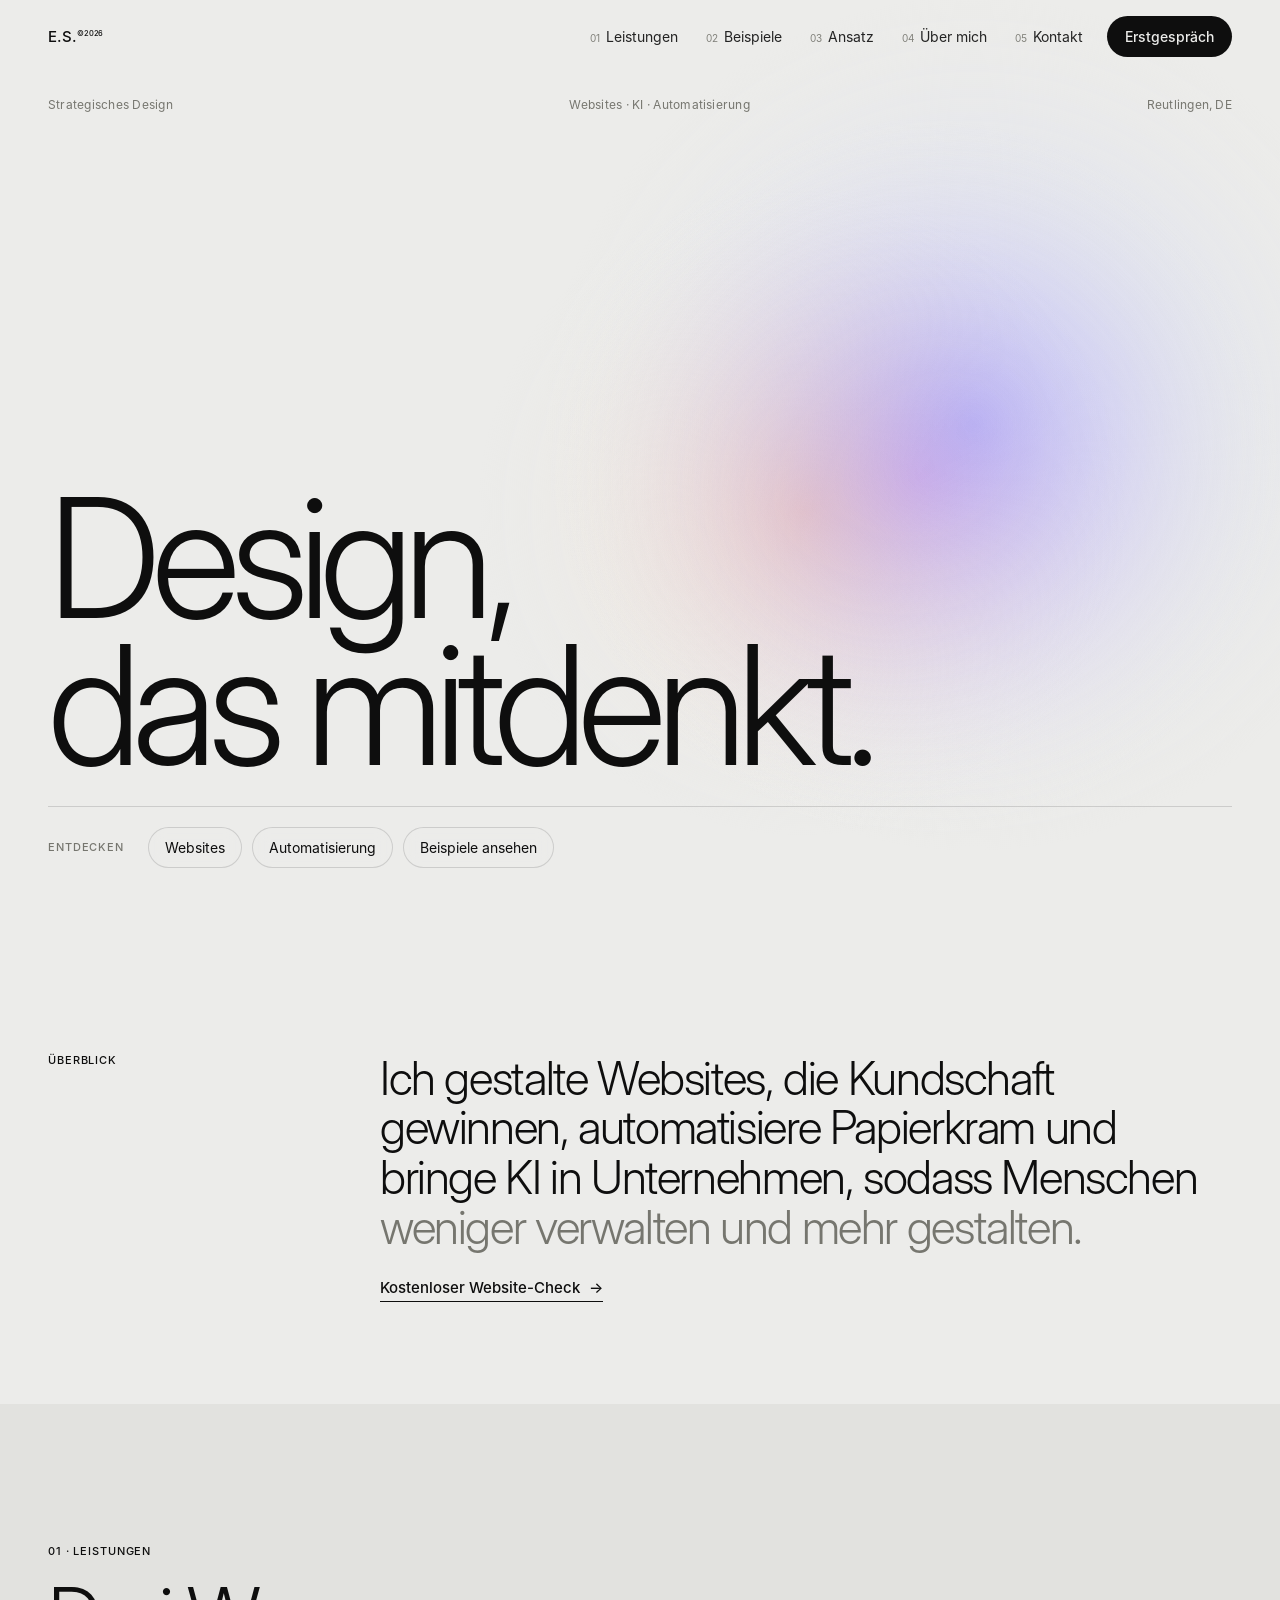
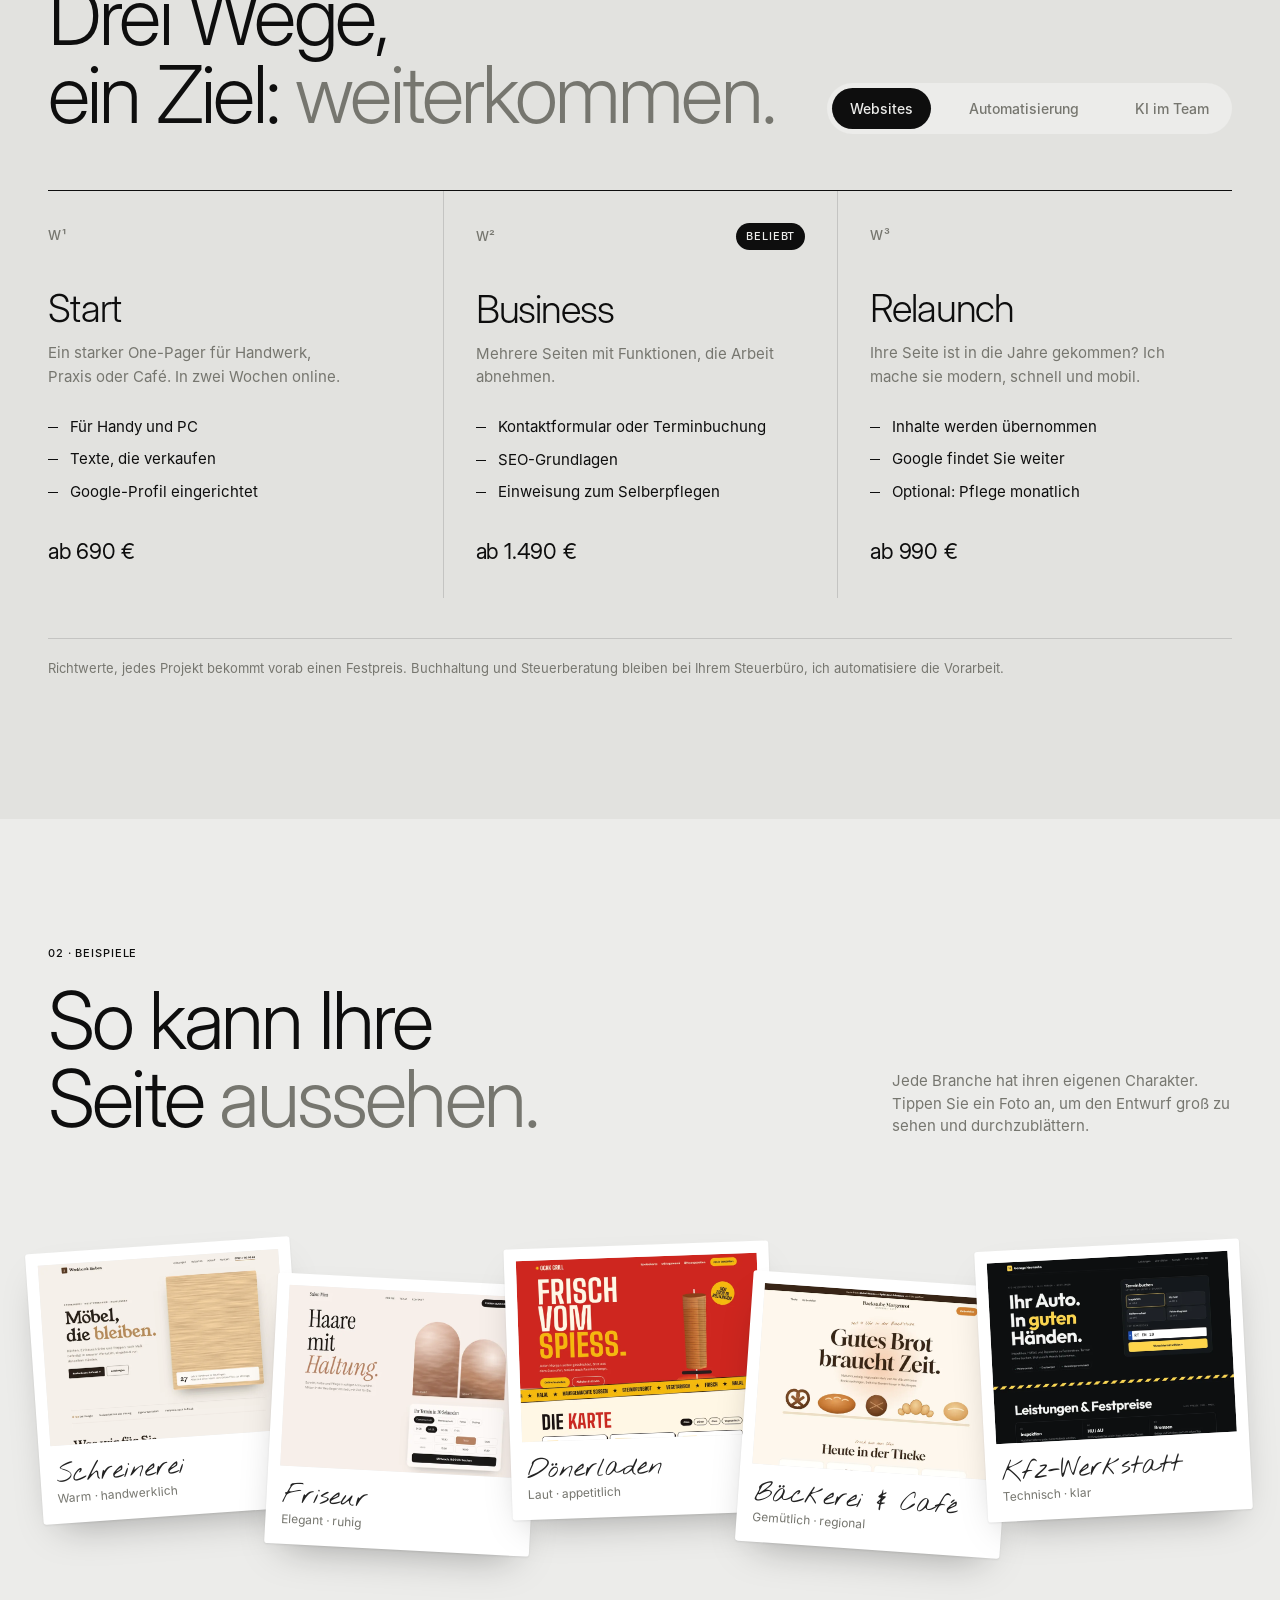
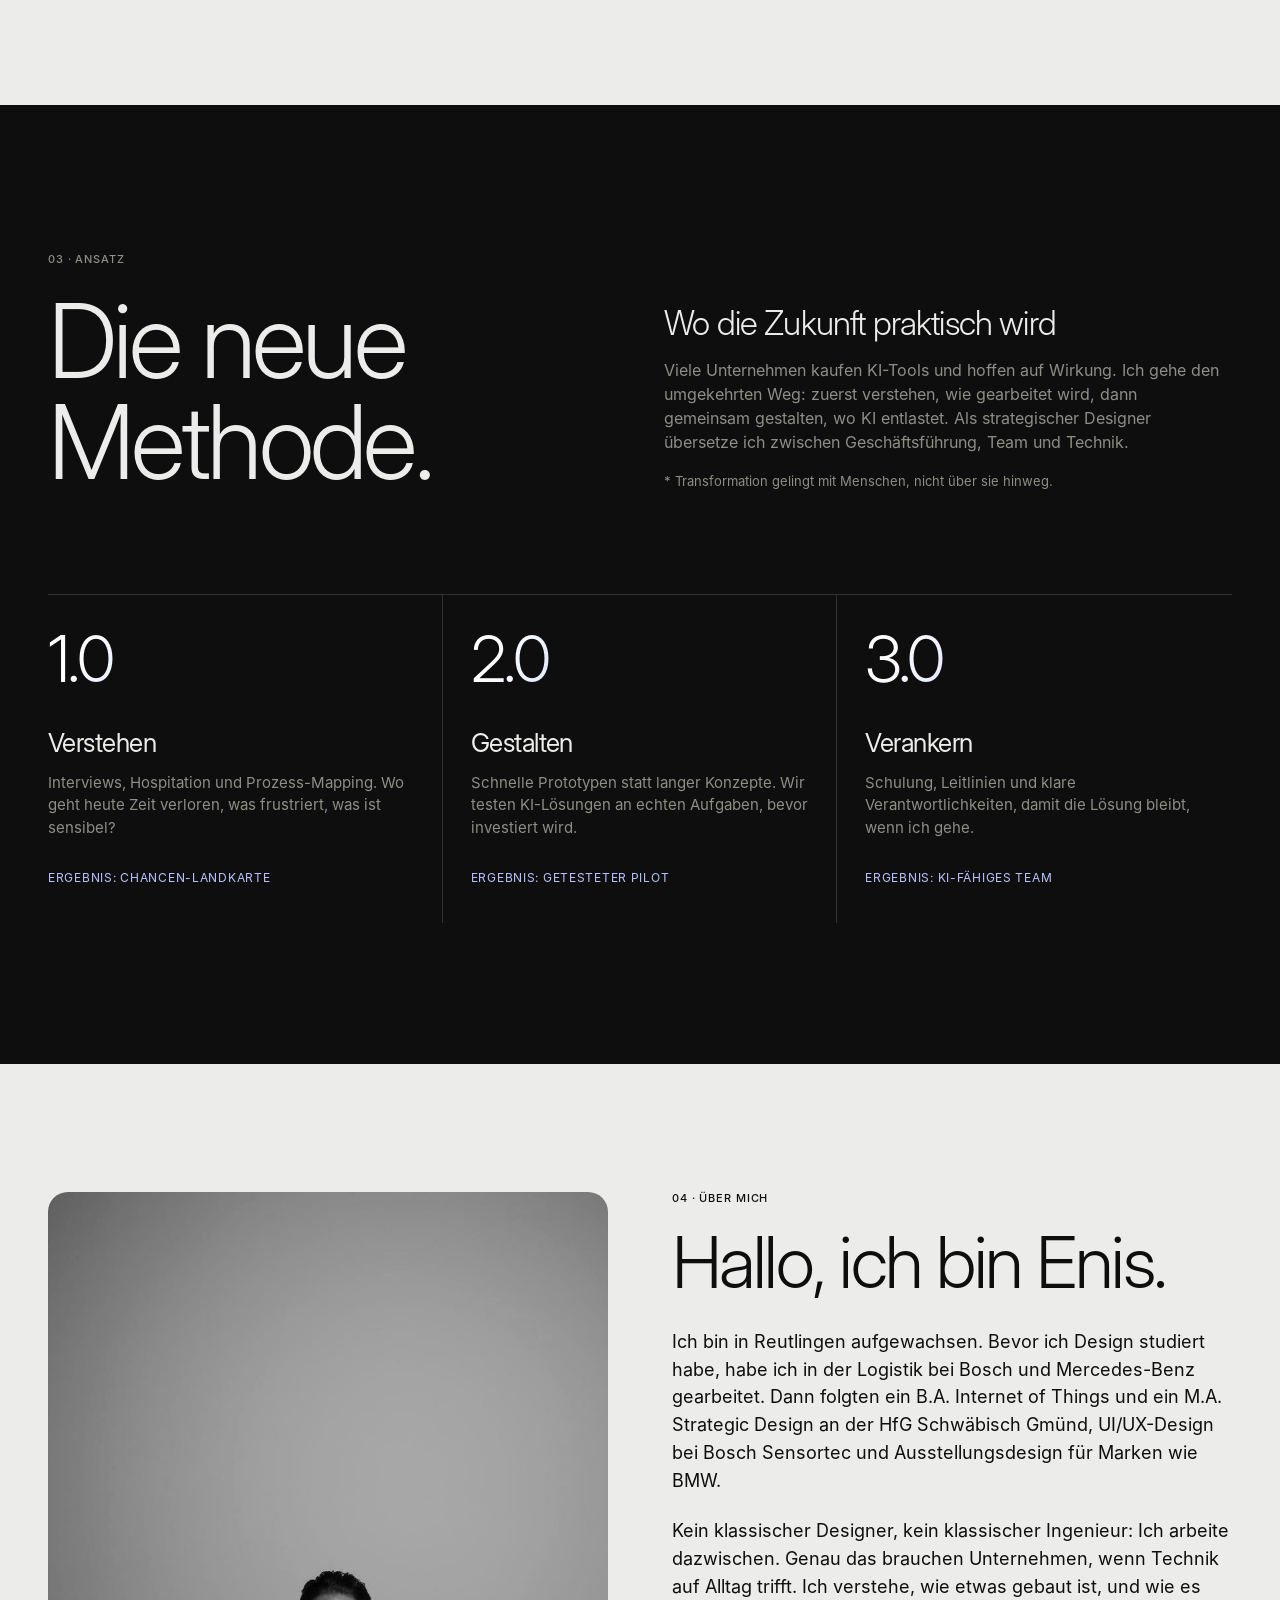
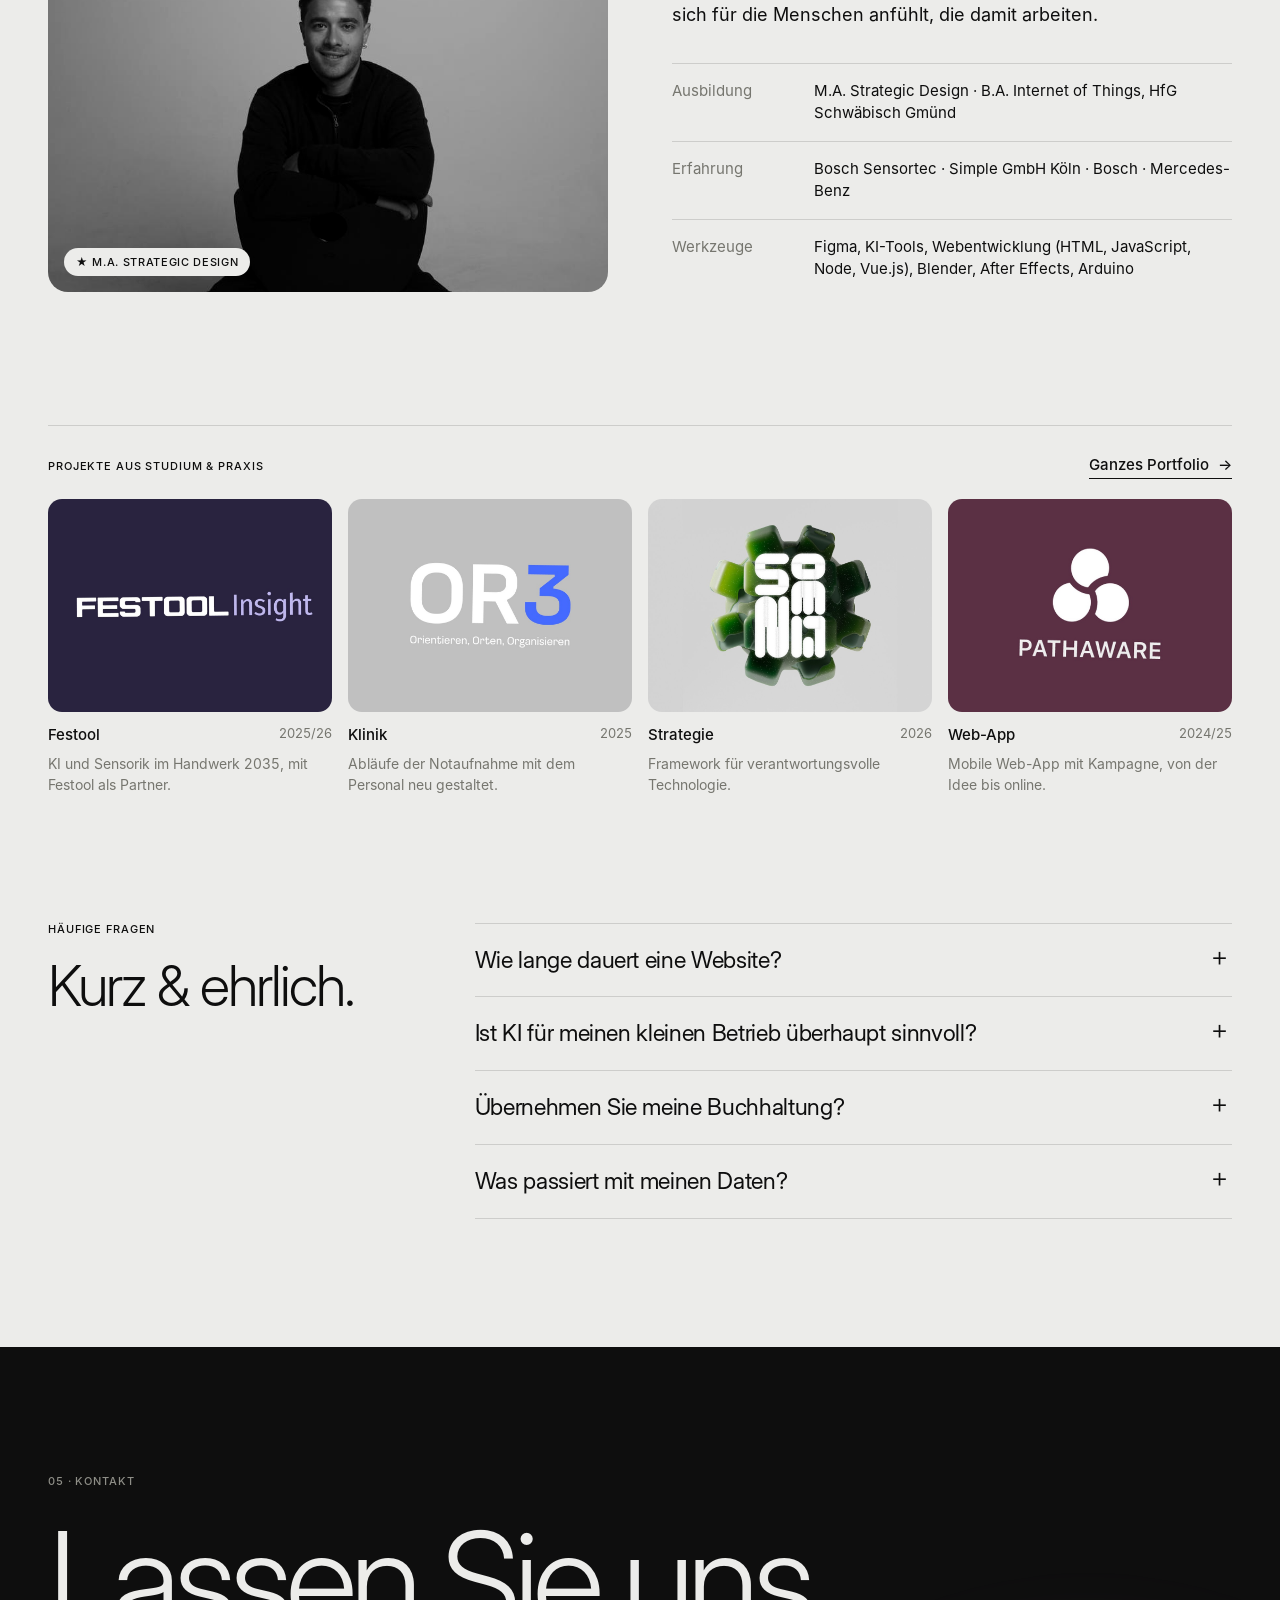
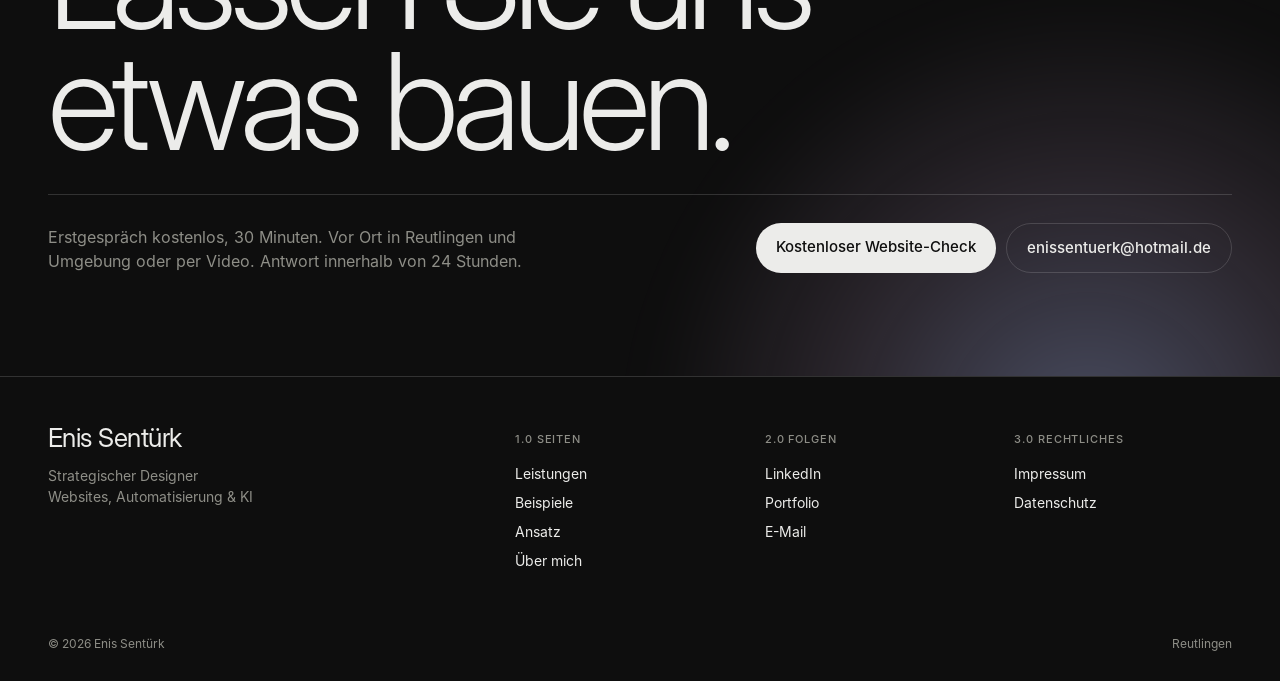
==== commit 4ed8f07c: "Fix: Logo führt nach oben, Sprungziele nicht mehr unter der Navigation - Logo scrollt zum Seitenanfa" ====
--- a/index.html
+++ b/index.html
@@ -16,7 +16,7 @@
 <meta property="og:image:height" content="630">
 <meta name="theme-color" content="#ECECEA">
 <link rel="icon" href="data:image/svg+xml,%3Csvg xmlns='http://www.w3.org/2000/svg' viewBox='0 0 64 64'%3E%3Ccircle cx='32' cy='32' r='30' fill='%230E0E0E'/%3E%3Ccircle cx='32' cy='32' r='11' fill='%23ECECEA'/%3E%3C/svg%3E">
-<link rel="stylesheet" href="assets/style.css?v=4">
+<link rel="stylesheet" href="assets/style.css?v=5">
 <script type="application/ld+json">
 {"@context":"https://schema.org","@type":"ProfessionalService","name":"Enis Sentürk – Websites, Automatisierung & KI","url":"https://enoveqz.github.io/Transformation/","image":"https://enoveqz.github.io/Transformation/assets/img/og.png","email":"enissentuerk@hotmail.de","founder":{"@type":"Person","name":"Enis Sentürk","jobTitle":"Strategischer Designer"},"address":{"@type":"PostalAddress","addressLocality":"Reutlingen","postalCode":"72762","addressCountry":"DE"},"areaServed":["Reutlingen","Pfullingen","Metzingen","Tübingen"],"knowsLanguage":["de","tr","en"],"priceRange":"€€"}
 </script>
@@ -24,7 +24,7 @@
 <body>
 
 <!-- ───────── Navigation ───────── -->
-<header class="nav" id="top">
+<header class="nav">
   <a class="nav__logo" href="#top" aria-label="Zum Anfang">E.S.<sup>©2026</sup></a>
   <nav class="nav__links" aria-label="Hauptnavigation">
     <a href="#leistungen"><span>01</span>Leistungen</a>
@@ -51,7 +51,7 @@
 <main>
 
 <!-- ───────── Hero ───────── -->
-<section class="hero">
+<section class="hero" id="top">
   <canvas class="hero__orb" aria-hidden="true"></canvas>
   <div class="hero__meta">
     <span>Strategisches Design</span>
@@ -357,6 +357,6 @@
   <div class="wrap footer__base"><span>© 2026 Enis Sentürk</span><span>Reutlingen</span></div>
 </footer>
 
-<script src="assets/main.js?v=4"></script>
+<script src="assets/main.js?v=5"></script>
 </body>
 </html>
--- a/assets/style.css
+++ b/assets/style.css
@@ -413,3 +413,4 @@
   .services .tabs{width:100%}
   .services .tabs button{flex:1;text-align:center;padding:10px 6px}
 }
+html{scroll-padding-top:84px}
